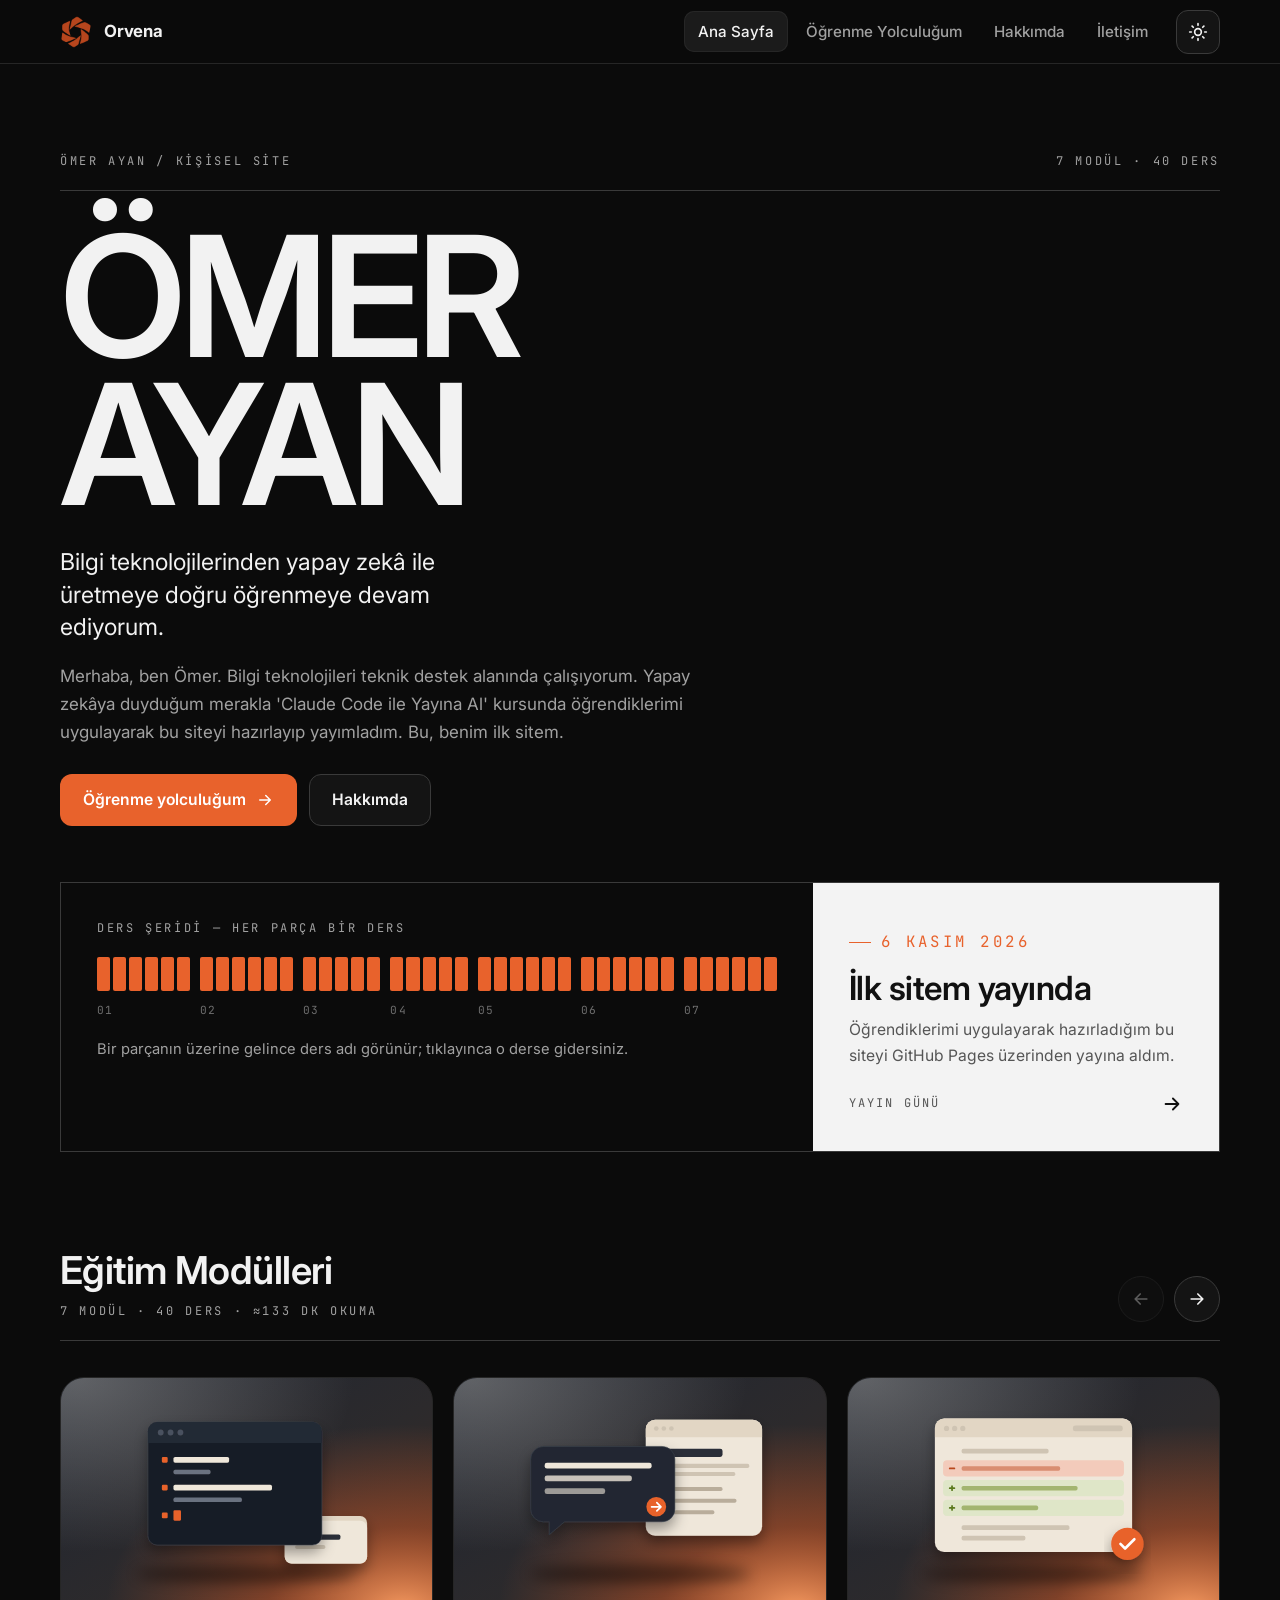
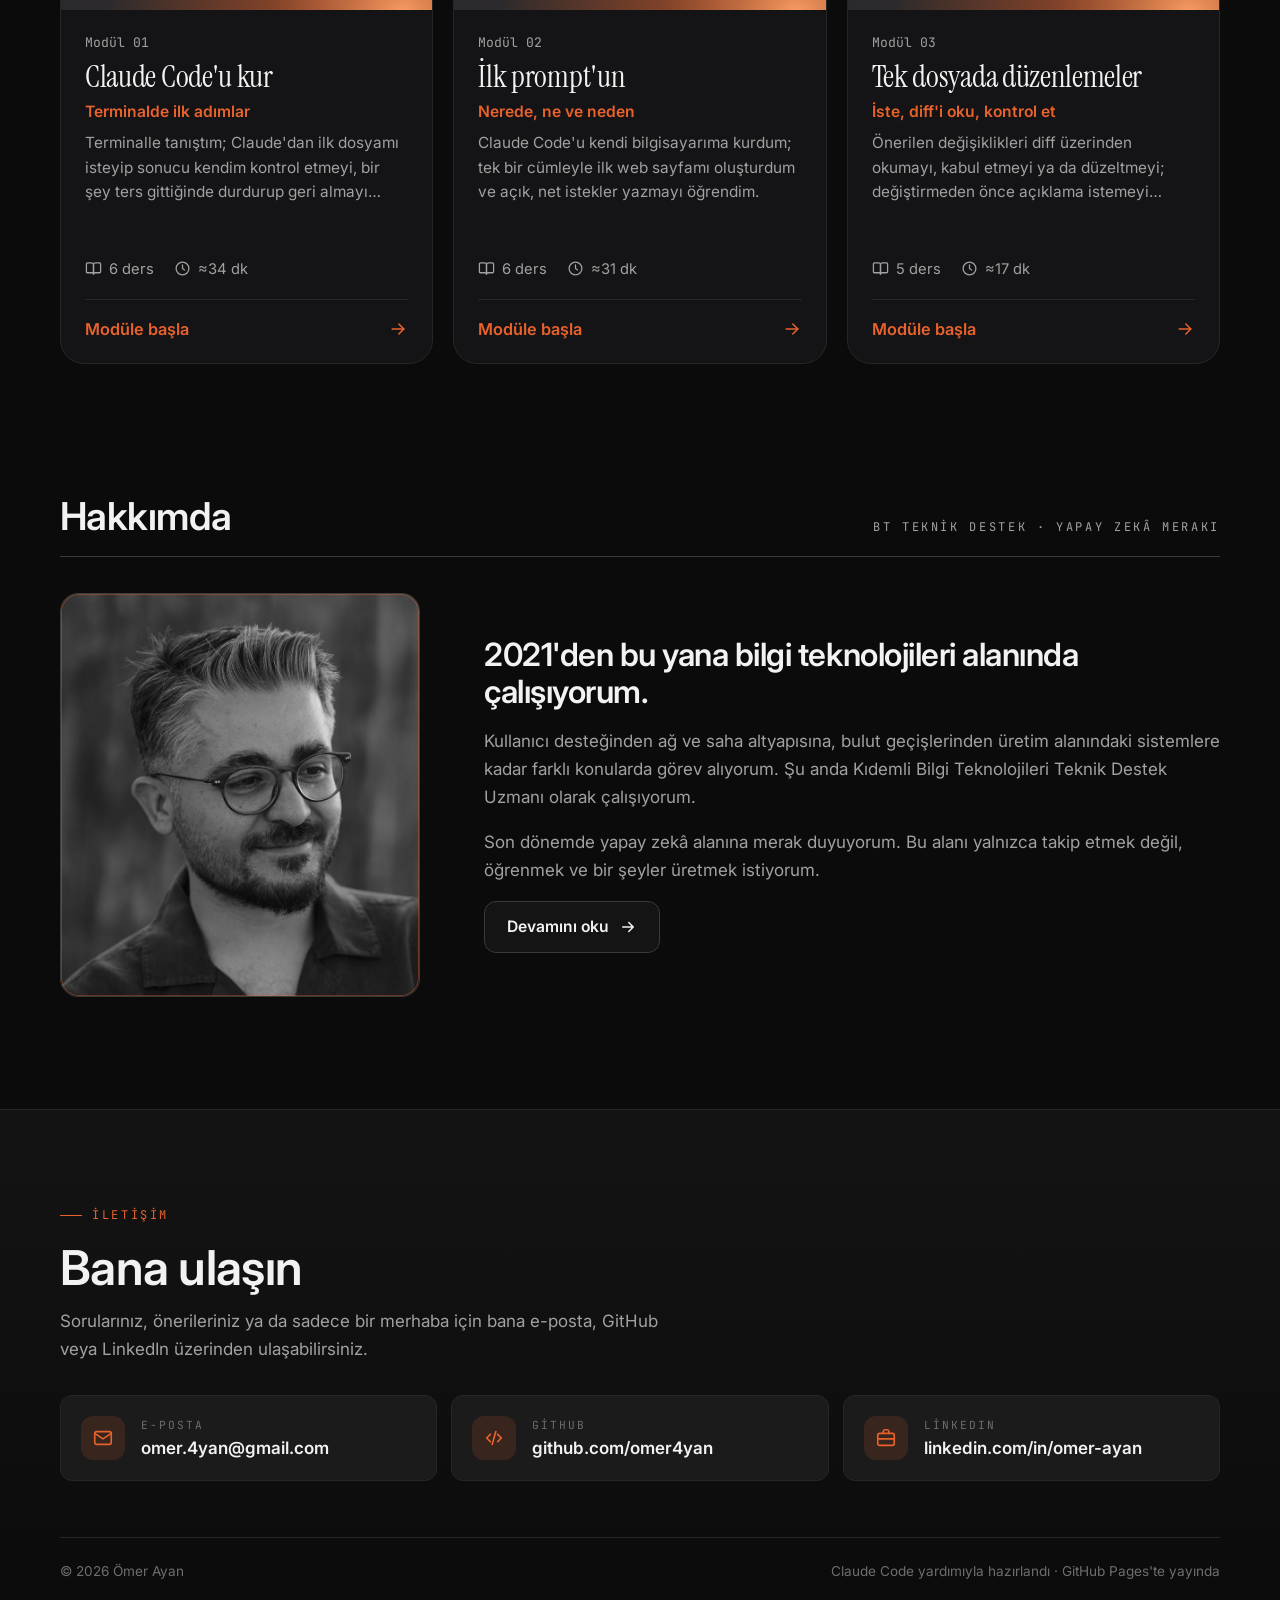
==== index.html @ 911001ec "Sekme başlıklarına Orvena markasını ekle Co-Authored-By: Claude Opus 5.5 <noreply@anthropic.com>" ====
<!doctype html>
<html lang="tr">
<head>
  <meta charset="utf-8">
  <meta name="viewport" content="width=device-width, initial-scale=1">
  <title>Orvena — Ömer Ayan</title>
  <meta name="description" content="Ömer Ayan'ın kişisel sitesi: bilgi teknolojileri teknik destek deneyimi, yapay zekâ merakı ve 'Claude Code ile Yayına Al' kursundaki öğrenme yolculuğu.">
  <meta name="theme-color" content="#0b0b0b">
  <script>(function(){var t;try{t=localStorage.getItem("theme");}catch(e){}if(t!=="light"&&t!=="dark"){t="dark";}document.documentElement.setAttribute("data-theme",t);})();</script>
  <link rel="icon" href="assets/img/favicon-32.png" sizes="32x32" type="image/png">
  <link rel="icon" href="assets/img/favicon-64.png" sizes="64x64" type="image/png">
  <link rel="apple-touch-icon" href="assets/img/orvena-logo-192.png">
  <link rel="preconnect" href="https://fonts.googleapis.com">
  <link rel="preconnect" href="https://fonts.gstatic.com" crossorigin>
  <link href="https://fonts.googleapis.com/css2?family=Instrument+Serif&family=Inter:wght@400;500;600;700&family=JetBrains+Mono:wght@400;500;600&display=swap" rel="stylesheet">
  <link rel="stylesheet" href="assets/css/style.css">
</head>
<body>
  <a class="skip-link" href="#ana-icerik">İçeriğe geç</a>

  <header class="site-header">
    <div class="container site-header__inner">
      <a class="brand" href="index.html" aria-label="Orvena — Ana Sayfa">
        <img class="brand__logo" src="assets/img/orvena-logo-192.png" alt="" width="32" height="32">
        <span>Orvena</span>
      </a>
      <button class="theme-toggle" type="button" aria-label="Aydınlık moda geç" title="Aydınlık moda geç">
        <svg class="icon-sun" viewBox="0 0 24 24" fill="none" stroke="currentColor" stroke-width="2" stroke-linecap="round" stroke-linejoin="round" aria-hidden="true"><circle cx="12" cy="12" r="4"/><path d="M12 2v2M12 20v2M4.93 4.93l1.41 1.41M17.66 17.66l1.41 1.41M2 12h2M20 12h2M4.93 19.07l1.41-1.41M17.66 6.34l1.41-1.41"/></svg>
        <svg class="icon-moon" viewBox="0 0 24 24" fill="none" stroke="currentColor" stroke-width="2" stroke-linecap="round" stroke-linejoin="round" aria-hidden="true"><path d="M21 12.79A9 9 0 1 1 11.21 3 7 7 0 0 0 21 12.79z"/></svg>
      </button>
      <button class="nav-toggle" type="button" aria-expanded="false" aria-controls="site-nav" aria-label="Menüyü aç">
        <svg class="icon-open" viewBox="0 0 24 24" fill="none" stroke="currentColor" stroke-width="2" stroke-linecap="round" aria-hidden="true"><path d="M4 7h16M4 12h16M4 17h16"/></svg>
        <svg class="icon-close" viewBox="0 0 24 24" fill="none" stroke="currentColor" stroke-width="2" stroke-linecap="round" aria-hidden="true"><path d="M6 6l12 12M18 6L6 18"/></svg>
      </button>
      <nav class="nav" id="site-nav" aria-label="Ana menü">
        <a href="index.html" aria-current="page">Ana Sayfa</a>
        <a href="yolculuk.html">Öğrenme Yolculuğum</a>
        <a href="hakkimda.html">Hakkımda</a>
        <a href="#iletisim">İletişim</a>
      </nav>
    </div>
  </header>

  <main id="ana-icerik">
    <!-- Giriş alanı -->
    <section class="hero container" aria-labelledby="hero-title">
      <div class="hero__meta">
        <span class="eyebrow">Ömer Ayan / Kişisel Site</span>
        <span class="eyebrow">7 Modül · 40 Ders</span>
      </div>
      <h1 class="hero__title" id="hero-title">Ömer<br>Ayan</h1>
      <p class="hero__lead">Bilgi teknolojilerinden yapay zekâ ile üretmeye doğru öğrenmeye devam ediyorum.</p>
      <p class="hero__intro">Merhaba, ben Ömer. Bilgi teknolojileri teknik destek alanında çalışıyorum. Yapay zekâya duyduğum merakla 'Claude Code ile Yayına Al' kursunda öğrendiklerimi uygulayarak bu siteyi hazırlayıp yayımladım. Bu, benim ilk sitem.</p>
      <div class="hero__actions">
        <a class="btn btn--primary" href="yolculuk.html">
          Öğrenme yolculuğum
          <svg viewBox="0 0 24 24" fill="none" stroke="currentColor" stroke-width="2" stroke-linecap="round" stroke-linejoin="round" aria-hidden="true"><path d="M5 12h14M13 6l6 6-6 6"/></svg>
        </a>
        <a class="btn btn--ghost" href="hakkimda.html">Hakkımda</a>
      </div>
    </section>

    <!-- Ders şeridi + yayın kartı -->
    <section class="container" aria-label="Kursun dersleri ve ilk sitemin yayını">
      <div class="overview">
        <div class="strip-box">
          <p class="eyebrow strip-box__label">Ders şeridi — her parça bir ders</p>
          <div class="strip" id="strip">
            <div class="strip__group" style="--count:6">
              <div class="strip__cells">
                <a class="strip__cell" href="yolculuk.html#m1-d1" data-tip="Modül 01 · Terminalin, tarayıcıda" aria-label="Modül 01: Terminalin, tarayıcıda" title="Modül 01 · Terminalin, tarayıcıda"></a>
                <a class="strip__cell" href="yolculuk.html#m1-d2" data-tip="Modül 01 · İlk dosyan" aria-label="Modül 01: İlk dosyan" title="Modül 01 · İlk dosyan"></a>
                <a class="strip__cell" href="yolculuk.html#m1-d3" data-tip="Modül 01 · O dosya nereye gitti?" aria-label="Modül 01: O dosya nereye gitti?" title="Modül 01 · O dosya nereye gitti?"></a>
                <a class="strip__cell" href="yolculuk.html#m1-d4" data-tip="Modül 01 · Claude yanlış yaptığında" aria-label="Modül 01: Claude yanlış yaptığında" title="Modül 01 · Claude yanlış yaptığında"></a>
                <a class="strip__cell" href="yolculuk.html#m1-d5" data-tip="Modül 01 · Claude neye izinli" aria-label="Modül 01: Claude neye izinli" title="Modül 01 · Claude neye izinli"></a>
                <a class="strip__cell" href="yolculuk.html#m1-d6" data-tip="Modül 01 · Modül 1 özeti" aria-label="Modül 01: Modül 1 özeti" title="Modül 01 · Modül 1 özeti"></a>
              </div>
              <span class="strip__num">01</span>
            </div>
            <div class="strip__group" style="--count:6">
              <div class="strip__cells">
                <a class="strip__cell" href="yolculuk.html#m2-d1" data-tip="Modül 02 · Bir prompt'un anatomisi" aria-label="Modül 02: Bir prompt'un anatomisi" title="Modül 02 · Bir prompt'un anatomisi"></a>
                <a class="strip__cell" href="yolculuk.html#m2-d2" data-tip="Modül 02 · Netlik kaldıracı" aria-label="Modül 02: Netlik kaldıracı" title="Modül 02 · Netlik kaldıracı"></a>
                <a class="strip__cell" href="yolculuk.html#m2-d3" data-tip="Modül 02 · Bağlam pencereleri ve /clear" aria-label="Modül 02: Bağlam pencereleri ve /clear" title="Modül 02 · Bağlam pencereleri ve /clear"></a>
                <a class="strip__cell" href="yolculuk.html#m2-d4" data-tip="Modül 02 · Slash komutları" aria-label="Modül 02: Slash komutları" title="Modül 02 · Slash komutları"></a>
                <a class="strip__cell" href="yolculuk.html#m2-d5" data-tip="Modül 02 · @file ve @directory" aria-label="Modül 02: @file ve @directory" title="Modül 02 · @file ve @directory"></a>
                <a class="strip__cell" href="yolculuk.html#m2-d6" data-tip="Modül 02 · Modül 2 özeti" aria-label="Modül 02: Modül 2 özeti" title="Modül 02 · Modül 2 özeti"></a>
              </div>
              <span class="strip__num">02</span>
            </div>
            <div class="strip__group" style="--count:5">
              <div class="strip__cells">
                <a class="strip__cell" href="yolculuk.html#m3-d1" data-tip="Modül 03 · Bir diff okuma" aria-label="Modül 03: Bir diff okuma" title="Modül 03 · Bir diff okuma"></a>
                <a class="strip__cell" href="yolculuk.html#m3-d2" data-tip="Modül 03 · Düzenlemeleri kabul etme ve ayarlama" aria-label="Modül 03: Düzenlemeleri kabul etme ve ayarlama" title="Modül 03 · Düzenlemeleri kabul etme ve ayarlama"></a>
                <a class="strip__cell" href="yolculuk.html#m3-d3" data-tip="Modül 03 · Açıklama isteme" aria-label="Modül 03: Açıklama isteme" title="Modül 03 · Açıklama isteme"></a>
                <a class="strip__cell" href="yolculuk.html#m3-d4" data-tip="Modül 03 · Küçük refaktörler" aria-label="Modül 03: Küçük refaktörler" title="Modül 03 · Küçük refaktörler"></a>
                <a class="strip__cell" href="yolculuk.html#m3-d5" data-tip="Modül 03 · Modül 3 özeti" aria-label="Modül 03: Modül 3 özeti" title="Modül 03 · Modül 3 özeti"></a>
              </div>
              <span class="strip__num">03</span>
            </div>
            <div class="strip__group" style="--count:5">
              <div class="strip__cells">
                <a class="strip__cell" href="yolculuk.html#m4-d1" data-tip="Modül 04 · Planlama neden önemli" aria-label="Modül 04: Planlama neden önemli" title="Modül 04 · Planlama neden önemli"></a>
                <a class="strip__cell" href="yolculuk.html#m4-d2" data-tip="Modül 04 · Dosyalar arası düzenlemeler" aria-label="Modül 04: Dosyalar arası düzenlemeler" title="Modül 04 · Dosyalar arası düzenlemeler"></a>
                <a class="strip__cell" href="yolculuk.html#m4-d3" data-tip="Modül 04 · Görevleri parçalara bölme" aria-label="Modül 04: Görevleri parçalara bölme" title="Modül 04 · Görevleri parçalara bölme"></a>
                <a class="strip__cell" href="yolculuk.html#m4-d4" data-tip="Modül 04 · Kendi diff'ini gözden geçirme" aria-label="Modül 04: Kendi diff'ini gözden geçirme" title="Modül 04 · Kendi diff'ini gözden geçirme"></a>
                <a class="strip__cell" href="yolculuk.html#m4-d5" data-tip="Modül 04 · Modül 4 özeti" aria-label="Modül 04: Modül 4 özeti" title="Modül 04 · Modül 4 özeti"></a>
              </div>
              <span class="strip__num">04</span>
            </div>
            <div class="strip__group" style="--count:6">
              <div class="strip__cells">
                <a class="strip__cell" href="yolculuk.html#m5-d1" data-tip="Modül 05 · Localhost ile yayındaki web" aria-label="Modül 05: Localhost ile yayındaki web" title="Modül 05 · Localhost ile yayındaki web"></a>
                <a class="strip__cell" href="yolculuk.html#m5-d2" data-tip="Modül 05 · Git: ihtiyacın olan beş komut" aria-label="Modül 05: Git: ihtiyacın olan beş komut" title="Modül 05 · Git: ihtiyacın olan beş komut"></a>
                <a class="strip__cell" href="yolculuk.html#m5-d3" data-tip="Modül 05 · Vercel'e deploy" aria-label="Modül 05: Vercel'e deploy" title="Modül 05 · Vercel'e deploy"></a>
                <a class="strip__cell" href="yolculuk.html#m5-d4" data-tip="Modül 05 · Ortam değişkenleri ve sırlar" aria-label="Modül 05: Ortam değişkenleri ve sırlar" title="Modül 05 · Ortam değişkenleri ve sırlar"></a>
                <a class="strip__cell" href="yolculuk.html#m5-d5" data-tip="Modül 05 · Alan adları, HTTPS ve gerçekten yayınlama" aria-label="Modül 05: Alan adları, HTTPS ve gerçekten yayınlama" title="Modül 05 · Alan adları, HTTPS ve gerçekten yayınlama"></a>
                <a class="strip__cell" href="yolculuk.html#m5-d6" data-tip="Modül 05 · Modül 5 özeti" aria-label="Modül 05: Modül 5 özeti" title="Modül 05 · Modül 5 özeti"></a>
              </div>
              <span class="strip__num">05</span>
            </div>
            <div class="strip__group" style="--count:6">
              <div class="strip__cells">
                <a class="strip__cell" href="yolculuk.html#m6-d1" data-tip="Modül 06 · CLAUDE.md: projeni Claude'a öğret" aria-label="Modül 06: CLAUDE.md: projeni Claude'a öğret" title="Modül 06 · CLAUDE.md: projeni Claude'a öğret"></a>
                <a class="strip__cell" href="yolculuk.html#m6-d2" data-tip="Modül 06 · Slash komutları ve subagent'lar" aria-label="Modül 06: Slash komutları ve subagent'lar" title="Modül 06 · Slash komutları ve subagent'lar"></a>
                <a class="strip__cell" href="yolculuk.html#m6-d3" data-tip="Modül 06 · Hooks: sıkıcı kısımları otomatikleştir" aria-label="Modül 06: Hooks: sıkıcı kısımları otomatikleştir" title="Modül 06 · Hooks: sıkıcı kısımları otomatikleştir"></a>
                <a class="strip__cell" href="yolculuk.html#m6-d4" data-tip="Modül 06 · MCP: Claude'a yeni araçlar ver" aria-label="Modül 06: MCP: Claude'a yeni araçlar ver" title="Modül 06 · MCP: Claude'a yeni araçlar ver"></a>
                <a class="strip__cell" href="yolculuk.html#m6-d5" data-tip="Modül 06 · Terminalin ötesi: Agent SDK" aria-label="Modül 06: Terminalin ötesi: Agent SDK" title="Modül 06 · Terminalin ötesi: Agent SDK"></a>
                <a class="strip__cell" href="yolculuk.html#m6-d6" data-tip="Modül 06 · Modül 6 özeti" aria-label="Modül 06: Modül 6 özeti" title="Modül 06 · Modül 6 özeti"></a>
              </div>
              <span class="strip__num">06</span>
            </div>
            <div class="strip__group" style="--count:6">
              <div class="strip__cells">
                <a class="strip__cell" href="yolculuk.html#m7-d1" data-tip="Modül 07 · Bitirme projesinin brief'i" aria-label="Modül 07: Bitirme projesinin brief'i" title="Modül 07 · Bitirme projesinin brief'i"></a>
                <a class="strip__cell" href="yolculuk.html#m7-d2" data-tip="Modül 07 · Sayfaları kur, ilk gün deploy et" aria-label="Modül 07: Sayfaları kur, ilk gün deploy et" title="Modül 07 · Sayfaları kur, ilk gün deploy et"></a>
                <a class="strip__cell" href="yolculuk.html#m7-d3" data-tip="Modül 07 · Gerçek içerikle doldur" aria-label="Modül 07: Gerçek içerikle doldur" title="Modül 07 · Gerçek içerikle doldur"></a>
                <a class="strip__cell" href="yolculuk.html#m7-d4" data-tip="Modül 07 · Sana ulaşmanın bir yolunu ekle" aria-label="Modül 07: Sana ulaşmanın bir yolunu ekle" title="Modül 07 · Sana ulaşmanın bir yolunu ekle"></a>
                <a class="strip__cell" href="yolculuk.html#m7-d5" data-tip="Modül 07 · Cilala, gözden geçir ve yayınla" aria-label="Modül 07: Cilala, gözden geçir ve yayınla" title="Modül 07 · Cilala, gözden geçir ve yayınla"></a>
                <a class="strip__cell" href="yolculuk.html#m7-d6" data-tip="Modül 07 · Modül 7 özeti: yayınladın" aria-label="Modül 07: Modül 7 özeti: yayınladın" title="Modül 07 · Modül 7 özeti: yayınladın"></a>
              </div>
              <span class="strip__num">07</span>
            </div>
          </div>
          <p class="strip-tip" id="strip-tip" aria-live="polite">Bir parçanın üzerine gelince ders adı görünür; tıklayınca o derse gidersiniz.</p>
        </div>

        <a class="launch-card" href="yolculuk.html#yayin-gunu">
          <div>
            <p class="eyebrow dash">6 Kasım 2026</p>
            <h2>İlk sitem yayında</h2>
            <p>Öğrendiklerimi uygulayarak hazırladığım bu siteyi GitHub Pages üzerinden yayına aldım.</p>
          </div>
          <div class="launch-card__foot">
            <span>Yayın günü</span>
            <svg viewBox="0 0 24 24" fill="none" stroke="currentColor" stroke-width="2" stroke-linecap="round" stroke-linejoin="round" aria-hidden="true"><path d="M5 12h14M13 6l6 6-6 6"/></svg>
          </div>
        </a>
      </div>
    </section>

    <!-- Eğitim Modülleri (kartlar assets/js/modules.js içindeki veriden üretilir) -->
    <section class="section container modules" aria-labelledby="modules-title" data-modules-carousel>
      <div class="section-head">
        <div>
          <h2 id="modules-title">Eğitim Modülleri</h2>
          <p class="eyebrow modules__meta">7 modül · 40 ders · ≈133 dk okuma</p>
        </div>
        <div class="carousel__nav">
          <button class="carousel__btn" type="button" data-carousel="prev" aria-controls="modules-track" aria-label="Önceki modül">
            <svg viewBox="0 0 24 24" fill="none" stroke="currentColor" stroke-width="2" stroke-linecap="round" stroke-linejoin="round" aria-hidden="true"><path d="M19 12H5M11 6l-6 6 6 6"/></svg>
          </button>
          <button class="carousel__btn" type="button" data-carousel="next" aria-controls="modules-track" aria-label="Sonraki modül">
            <svg viewBox="0 0 24 24" fill="none" stroke="currentColor" stroke-width="2" stroke-linecap="round" stroke-linejoin="round" aria-hidden="true"><path d="M5 12h14M13 6l6 6-6 6"/></svg>
          </button>
        </div>
      </div>
      <div class="carousel" role="region" aria-roledescription="carousel" aria-label="Eğitim Modülleri">
        <ul class="carousel__track" id="modules-track" tabindex="0" aria-label="Modül kartları; sol ve sağ ok tuşlarıyla kaydırılabilir"></ul>
      </div>
      <noscript><p class="modules__fallback">Modülleri görmek için <a href="yolculuk.html">Öğrenme Yolculuğum</a> sayfasına gidebilirsiniz.</p></noscript>
    </section>

    <!-- Kısa hakkımda -->
    <section class="section container" aria-labelledby="about-title">
      <div class="section-head">
        <h2 id="about-title">Hakkımda</h2>
        <span class="eyebrow">BT Teknik Destek · Yapay zekâ merakı</span>
      </div>
      <div class="about-teaser">
        <figure class="portrait" style="margin:0">
          <img src="assets/img/omer-ayan.jpg" alt="Ömer Ayan'ın portre fotoğrafı" width="800" height="898" loading="lazy">
        </figure>
        <div class="about-teaser__text">
          <h3>2021'den bu yana bilgi teknolojileri alanında çalışıyorum.</h3>
          <p>Kullanıcı desteğinden ağ ve saha altyapısına, bulut geçişlerinden üretim alanındaki sistemlere kadar farklı konularda görev alıyorum. Şu anda Kıdemli Bilgi Teknolojileri Teknik Destek Uzmanı olarak çalışıyorum.</p>
          <p>Son dönemde yapay zekâ alanına merak duyuyorum. Bu alanı yalnızca takip etmek değil, öğrenmek ve bir şeyler üretmek istiyorum.</p>
          <a class="btn btn--ghost" href="hakkimda.html">
            Devamını oku
            <svg viewBox="0 0 24 24" fill="none" stroke="currentColor" stroke-width="2" stroke-linecap="round" stroke-linejoin="round" aria-hidden="true"><path d="M5 12h14M13 6l6 6-6 6"/></svg>
          </a>
        </div>
      </div>
    </section>
  </main>

  <footer class="contact" id="iletisim">
    <div class="container">
      <p class="eyebrow eyebrow--accent dash">İletişim</p>
      <h2>Bana ulaşın</h2>
      <p class="contact__lead">Sorularınız, önerileriniz ya da sadece bir merhaba için bana e-posta, GitHub veya LinkedIn üzerinden ulaşabilirsiniz.</p>
      <div class="contact-grid">
        <a class="contact-card" href="mailto:omer.4yan@gmail.com">
          <span class="contact-card__icon"><svg viewBox="0 0 24 24" fill="none" stroke="currentColor" stroke-width="1.8" stroke-linecap="round" stroke-linejoin="round" aria-hidden="true"><rect x="3" y="5" width="18" height="14" rx="2"/><path d="M3 7l9 6 9-6"/></svg></span>
          <span><span class="contact-card__label">E-posta</span><span class="contact-card__value">omer.4yan@gmail.com</span></span>
        </a>
        <a class="contact-card" href="https://github.com/omer4yan" target="_blank" rel="noopener noreferrer">
          <span class="contact-card__icon"><svg viewBox="0 0 24 24" fill="none" stroke="currentColor" stroke-width="1.8" stroke-linecap="round" stroke-linejoin="round" aria-hidden="true"><path d="M8 8l-4 4 4 4M16 8l4 4-4 4M14 5l-4 14"/></svg></span>
          <span><span class="contact-card__label">GitHub</span><span class="contact-card__value">github.com/omer4yan</span></span>
        </a>
        <a class="contact-card" href="https://www.linkedin.com/in/omer-ayan" target="_blank" rel="noopener noreferrer">
          <span class="contact-card__icon"><svg viewBox="0 0 24 24" fill="none" stroke="currentColor" stroke-width="1.8" stroke-linecap="round" stroke-linejoin="round" aria-hidden="true"><rect x="3" y="7" width="18" height="13" rx="2"/><path d="M9 7V5a2 2 0 0 1 2-2h2a2 2 0 0 1 2 2v2M3 13h18"/></svg></span>
          <span><span class="contact-card__label">LinkedIn</span><span class="contact-card__value">linkedin.com/in/omer-ayan</span></span>
        </a>
      </div>
      <div class="footer-note">
        <span>© 2026 Ömer Ayan</span>
        <span>Claude Code yardımıyla hazırlandı · GitHub Pages'te yayında</span>
      </div>
    </div>
  </footer>

  <script src="assets/js/modules.js" defer></script>
  <script src="assets/js/main.js" defer></script>
</body>
</html>
---- assets/css/style.css ----
/* =========================================================
   Ömer Ayan — kişisel site
   Koyu tema · Inter + JetBrains Mono · turuncu vurgu
   ========================================================= */

:root {
  --bg: #0b0b0b;
  --panel: #141414;
  --panel-2: #1b1b1b;
  --panel-3: #222222;
  --line: #262626;
  --line-strong: #3a3a3a;
  --text: #f2f2f2;
  --muted: #a1a1a1;
  --dim: #6e6e6e;
  --accent: #e8622c;
  --accent-hover: #f0743f;
  --accent-soft: rgba(232, 98, 44, 0.14);
  --accent-line: rgba(232, 98, 44, 0.35);
  --ok: #a8c46a;
  --light-card: #f3f3f3;
  --light-card-hover: #ffffff;
  --light-text: #111111;
  --light-muted: #555555;
  --text-soft: #dcdcdc;
  --header-bg: rgba(11, 11, 11, 0.88);
  --hero-a: #1a1411;
  --hero-b: #121212;
  --hero-c: #101010;
  --hero-glow: 0.26;

  --font-sans: "Inter", system-ui, -apple-system, "Segoe UI", Roboto, sans-serif;
  --font-mono: "JetBrains Mono", ui-monospace, "Cascadia Code", Consolas, monospace;

  --radius: 18px;
  --radius-sm: 12px;
  --header-h: 64px;
  --gutter: clamp(16px, 4vw, 40px);
  --maxw: 1240px;

  color-scheme: dark;
}

/* Aydınlık tema */
:root[data-theme="light"] {
  --bg: #f6f5f2;
  --panel: #ffffff;
  --panel-2: #f0efeb;
  --panel-3: #e4e2dd;
  --line: #e3e1dc;
  --line-strong: #cfccc5;
  --text: #141414;
  --muted: #55524d;
  --dim: #85817a;
  --accent: #c2410c;
  --accent-hover: #a8380a;
  --accent-soft: rgba(194, 65, 12, 0.1);
  --accent-line: rgba(194, 65, 12, 0.35);
  --ok: #5b7a1f;
  --light-card: #141414;
  --light-card-hover: #000000;
  --light-text: #f2f2f2;
  --light-muted: #a8a8a8;
  --text-soft: #2b2b2b;
  --header-bg: rgba(246, 245, 242, 0.9);
  --hero-a: #fbeee6;
  --hero-b: #fbf9f6;
  --hero-c: #ffffff;
  --hero-glow: 0.16;

  color-scheme: light;
}

*,
*::before,
*::after {
  box-sizing: border-box;
}

html {
  scroll-behavior: smooth;
  scroll-padding-top: calc(var(--header-h) + 24px);
  -webkit-text-size-adjust: 100%;
}

body {
  margin: 0;
  background: var(--bg);
  color: var(--text);
  font-family: var(--font-sans);
  font-size: 17px;
  line-height: 1.65;
  -webkit-font-smoothing: antialiased;
  overflow-x: hidden;
}

img {
  max-width: 100%;
  display: block;
}

a {
  color: inherit;
}

h1,
h2,
h3,
h4 {
  margin: 0;
  line-height: 1.15;
  letter-spacing: -0.015em;
}

p {
  margin: 0 0 1em;
}

code,
kbd,
pre {
  font-family: var(--font-mono);
}

:focus-visible {
  outline: 2px solid var(--accent);
  outline-offset: 3px;
  border-radius: 6px;
}

.skip-link {
  position: absolute;
  left: 16px;
  top: -60px;
  z-index: 100;
  background: var(--accent);
  color: #fff;
  padding: 10px 16px;
  border-radius: 10px;
  text-decoration: none;
  font-weight: 600;
}

.skip-link:focus {
  top: 12px;
}

.container {
  width: 100%;
  max-width: var(--maxw);
  margin: 0 auto;
  padding: 0 var(--gutter);
}

/* ---------- Küçük yardımcılar ---------- */

.eyebrow {
  font-family: var(--font-mono);
  font-size: 0.75rem;
  letter-spacing: 0.22em;
  text-transform: uppercase;
  color: var(--muted);
}

.eyebrow--accent {
  color: var(--accent);
}

.dash::before {
  content: "";
  display: inline-block;
  width: 22px;
  height: 1px;
  background: currentColor;
  vertical-align: middle;
  margin-right: 10px;
}

.chip {
  display: inline-flex;
  align-items: center;
  gap: 8px;
  padding: 6px 12px;
  border: 1px solid var(--line-strong);
  border-radius: 10px;
  font-size: 0.85rem;
  font-weight: 500;
  color: var(--text);
  background: rgba(255, 255, 255, 0.02);
}

.chip svg {
  width: 15px;
  height: 15px;
  color: var(--muted);
}

.inline-code {
  font-family: var(--font-mono);
  font-size: 0.86em;
  color: var(--accent);
  background: var(--panel-2);
  border: 1px solid var(--line);
  border-radius: 6px;
  padding: 1px 6px;
  white-space: nowrap;
}

.btn {
  display: inline-flex;
  align-items: center;
  justify-content: center;
  gap: 10px;
  min-height: 48px;
  padding: 12px 22px;
  border-radius: 12px;
  font-weight: 600;
  font-size: 0.98rem;
  text-decoration: none;
  border: 1px solid transparent;
  transition: background-color 0.2s, border-color 0.2s, transform 0.2s;
}

.btn svg {
  width: 18px;
  height: 18px;
}

.btn--primary {
  background: var(--accent);
  color: #fff;
}

.btn--primary:hover {
  background: var(--accent-hover);
}

.btn--ghost {
  border-color: var(--line-strong);
  color: var(--text);
  background: var(--panel);
}

.btn--ghost:hover {
  border-color: var(--muted);
}

/* ---------- Üst menü ---------- */

.site-header {
  position: sticky;
  top: 0;
  z-index: 50;
  height: var(--header-h);
  background: var(--header-bg);
  backdrop-filter: blur(10px);
  -webkit-backdrop-filter: blur(10px);
  border-bottom: 1px solid var(--line);
}

.site-header__inner {
  height: 100%;
  display: flex;
  align-items: center;
  gap: 8px;
}

.site-header__inner .brand {
  margin-right: auto;
}

.site-header__inner .nav {
  order: 1;
}

.theme-toggle {
  order: 2;
  flex: none;
  width: 44px;
  height: 44px;
  border-radius: 12px;
  border: 1px solid var(--line-strong);
  background: var(--panel);
  color: var(--text);
  cursor: pointer;
  display: inline-flex;
  align-items: center;
  justify-content: center;
  margin-left: 6px;
  transition: border-color 0.2s, background-color 0.2s;
}

.theme-toggle:hover {
  border-color: var(--accent-line);
}

.theme-toggle svg {
  width: 20px;
  height: 20px;
}

.theme-toggle .icon-moon {
  display: none;
}

:root[data-theme="light"] .theme-toggle .icon-sun {
  display: none;
}

:root[data-theme="light"] .theme-toggle .icon-moon {
  display: block;
}

.site-header__inner .nav-toggle {
  order: 3;
}

.brand {
  display: inline-flex;
  align-items: center;
  gap: 12px;
  text-decoration: none;
  font-weight: 700;
  font-size: 1.05rem;
  letter-spacing: -0.01em;
}

.brand__logo {
  width: 32px;
  height: 32px;
  flex: none;
}

.nav {
  display: flex;
  align-items: center;
  gap: 4px;
}

.nav a {
  text-decoration: none;
  color: var(--muted);
  font-weight: 500;
  font-size: 0.95rem;
  padding: 8px 14px;
  border-radius: 10px;
  transition: color 0.2s, background-color 0.2s;
}

.nav a:hover {
  color: var(--text);
  background: var(--panel-2);
}

.nav a[aria-current="page"] {
  color: var(--text);
  background: var(--panel-2);
  box-shadow: inset 0 0 0 1px var(--line);
}

.nav-toggle {
  display: none;
  width: 44px;
  height: 44px;
  border-radius: 12px;
  border: 1px solid var(--line-strong);
  background: var(--panel);
  color: var(--text);
  cursor: pointer;
  align-items: center;
  justify-content: center;
}

.nav-toggle svg {
  width: 22px;
  height: 22px;
}

.nav-toggle .icon-close {
  display: none;
}

.nav-toggle[aria-expanded="true"] .icon-open {
  display: none;
}

.nav-toggle[aria-expanded="true"] .icon-close {
  display: block;
}

/* ---------- Ana sayfa: giriş alanı ---------- */

.hero {
  padding-top: clamp(40px, 7vw, 88px);
  padding-bottom: clamp(32px, 5vw, 56px);
}

.hero__meta {
  display: flex;
  justify-content: space-between;
  align-items: center;
  flex-wrap: wrap;
  gap: 8px 24px;
  padding-bottom: 18px;
  border-bottom: 1px solid var(--line-strong);
}

.hero__title {
  margin: clamp(20px, 3vw, 32px) 0 clamp(18px, 2.5vw, 28px);
  font-size: clamp(3.4rem, 14vw, 10.5rem);
  font-weight: 600;
  line-height: 0.88;
  letter-spacing: -0.035em;
  text-transform: uppercase;
}

.hero__lead {
  font-size: clamp(1.15rem, 2.2vw, 1.45rem);
  color: var(--text);
  max-width: 34ch;
  margin-bottom: 18px;
  line-height: 1.4;
}

.hero__intro {
  color: var(--muted);
  max-width: 62ch;
  margin-bottom: 28px;
}

.hero__actions {
  display: flex;
  flex-wrap: wrap;
  gap: 12px;
}

/* ---------- Ana sayfa: ders şeridi + yayın kartı ---------- */

.overview {
  display: grid;
  grid-template-columns: minmax(0, 1.85fr) minmax(0, 1fr);
  border: 1px solid var(--line-strong);
  margin-bottom: clamp(56px, 8vw, 96px);
}

.strip-box {
  padding: clamp(24px, 3vw, 36px);
  min-width: 0;
}

.strip-box__label {
  margin-bottom: 18px;
}

.strip {
  display: flex;
  gap: 10px;
}

.strip__group {
  flex: var(--count, 6) 1 0;
  display: flex;
  flex-direction: column;
  gap: 10px;
  min-width: 0;
}

.strip__cells {
  display: flex;
  gap: 3px;
}

.strip__cell {
  position: relative;
  flex: 1 1 0;
  height: 34px;
  background: var(--accent);
  border-radius: 2px;
  text-decoration: none;
  transition: transform 0.15s, background-color 0.15s;
}

.strip__cell:hover,
.strip__cell:focus-visible {
  background: var(--accent-hover);
  transform: translateY(-3px);
}

.strip__num {
  font-family: var(--font-mono);
  font-size: 0.7rem;
  letter-spacing: 0.12em;
  color: var(--dim);
}

.strip-tip {
  margin-top: 18px;
  min-height: 1.6em;
  font-size: 0.92rem;
  color: var(--muted);
}

.strip-tip strong {
  color: var(--text);
  font-weight: 600;
}

.launch-card {
  display: flex;
  flex-direction: column;
  justify-content: space-between;
  gap: 24px;
  padding: clamp(24px, 3vw, 36px);
  background: var(--light-card);
  color: var(--light-text);
  text-decoration: none;
  transition: background-color 0.2s;
}

.launch-card:hover {
  background: var(--light-card-hover);
}

.launch-card .eyebrow {
  color: var(--accent);
}

.launch-card h2 {
  font-size: clamp(1.6rem, 2.6vw, 2.1rem);
  font-weight: 600;
  margin-top: 14px;
}

.launch-card p {
  color: var(--light-muted);
  margin: 10px 0 0;
  font-size: 0.98rem;
}

.launch-card__foot {
  display: flex;
  justify-content: space-between;
  align-items: center;
  font-family: var(--font-mono);
  font-size: 0.75rem;
  letter-spacing: 0.18em;
  text-transform: uppercase;
  color: var(--light-muted);
}

.launch-card__foot svg {
  width: 22px;
  height: 22px;
  color: var(--light-text);
  transition: transform 0.2s;
}

.launch-card:hover .launch-card__foot svg {
  transform: translateX(4px);
}

/* ---------- Bölüm başlıkları ---------- */

.section {
  margin-bottom: clamp(64px, 9vw, 112px);
}

.section-head {
  display: flex;
  justify-content: space-between;
  align-items: flex-end;
  flex-wrap: wrap;
  gap: 8px 24px;
  padding-bottom: 18px;
  border-bottom: 1px solid var(--line-strong);
}

.section-head h2 {
  font-size: clamp(1.7rem, 3.4vw, 2.4rem);
  font-weight: 600;
}

/* ---------- Eğitim Modülleri: carousel + kart ---------- */

.modules .section-head {
  align-items: flex-end;
}

.modules__meta {
  margin: 10px 0 0;
}

.carousel__nav {
  display: flex;
  gap: 10px;
}

.carousel__btn {
  width: 46px;
  height: 46px;
  border-radius: 50%;
  border: 1px solid var(--line-strong);
  background: var(--panel);
  color: var(--text);
  display: inline-flex;
  align-items: center;
  justify-content: center;
  cursor: pointer;
  transition: border-color 0.2s, background-color 0.2s, opacity 0.2s;
}

.carousel__btn svg {
  width: 20px;
  height: 20px;
}

.carousel__btn:hover:not(:disabled) {
  border-color: var(--accent);
  color: var(--accent);
}

.carousel__btn:disabled {
  opacity: 0.35;
  cursor: default;
}

.carousel {
  position: relative;
  margin-top: 28px;
}

.carousel__track {
  --gap: 20px;
  --per-view: 3;
  list-style: none;
  margin: 0;
  padding: 8px 0 18px;
  display: grid;
  grid-auto-flow: column;
  grid-auto-columns: calc((100% - (var(--per-view) - 1) * var(--gap)) / var(--per-view));
  column-gap: var(--gap);
  overflow-x: auto;
  overscroll-behavior-x: contain;
  scroll-snap-type: x mandatory;
  scrollbar-width: none;
  -webkit-overflow-scrolling: touch;
}

.carousel__track::-webkit-scrollbar {
  display: none;
}

.carousel__track:focus-visible {
  outline: 2px solid var(--accent);
  outline-offset: 6px;
  border-radius: 12px;
}

.carousel__slide {
  scroll-snap-align: start;
  display: flex;
  min-width: 0;
}

.mcard {
  --card-bg: #141416;
  position: relative;
  flex: 1;
  display: flex;
  flex-direction: column;
  min-width: 0;
  background: var(--card-bg);
  border: 1px solid var(--line);
  border-radius: 24px;
  overflow: hidden;
  transition: transform 0.25s ease, border-color 0.25s ease, box-shadow 0.25s ease;
}

:root[data-theme="light"] .mcard {
  --card-bg: #ffffff;
}

.mcard:hover {
  transform: translateY(-4px);
  border-color: var(--accent-line);
  box-shadow: 0 14px 30px rgba(0, 0, 0, 0.18);
}

.mcard:has(.mcard__link:focus-visible) {
  border-color: var(--accent);
  outline: 2px solid var(--accent);
  outline-offset: 3px;
}

.mcard__cover {
  aspect-ratio: 16 / 10;
  background: linear-gradient(135deg, #1e2532, #3b2a21);
  overflow: hidden;
}

.mcard__cover img {
  width: 100%;
  height: 100%;
  object-fit: cover;
}

.mcard__body {
  flex: 1;
  display: flex;
  flex-direction: column;
  padding: 22px 24px 20px;
}

.mcard__no {
  margin: 0 0 6px;
  font-family: var(--font-mono);
  font-size: 0.82rem;
  color: var(--muted);
}

.mcard__title {
  margin: 0 0 8px;
  font-family: "Instrument Serif", Georgia, "Times New Roman", serif;
  font-weight: 400;
  font-size: 1.95rem;
  line-height: 1.08;
  letter-spacing: -0.01em;
}

.mcard__link {
  color: inherit;
  text-decoration: none;
}

/* Bütün kartı tıklanabilir yapan görünmez katman */
.mcard__link::after {
  content: "";
  position: absolute;
  inset: 0;
  border-radius: inherit;
}

.mcard__link:focus-visible {
  outline: none;
}

.mcard__highlight {
  margin: 0 0 8px;
  color: var(--accent);
  font-weight: 600;
  font-size: 0.98rem;
  line-height: 1.4;
  min-height: 1.4em;
}

.mcard__desc {
  margin: 0 0 18px;
  color: var(--muted);
  font-size: 0.96rem;
  line-height: 1.6;
  display: -webkit-box;
  -webkit-box-orient: vertical;
  -webkit-line-clamp: 3;
  line-clamp: 3;
  overflow: hidden;
  min-height: calc(1.6em * 3);
}

.mcard__meta {
  list-style: none;
  margin: auto 0 0;
  padding: 0;
  display: flex;
  flex-wrap: wrap;
  gap: 8px 20px;
  color: var(--muted);
  font-size: 0.92rem;
}

.mcard__meta li {
  display: inline-flex;
  align-items: center;
  gap: 7px;
}

.mcard__meta svg {
  width: 17px;
  height: 17px;
}

.mcard__foot {
  display: flex;
  align-items: center;
  justify-content: space-between;
  gap: 12px;
  margin-top: 18px;
  padding-top: 16px;
  border-top: 1px solid var(--line);
}

.mcard__cta {
  color: var(--accent);
  font-weight: 600;
  font-size: 1.02rem;
}

.mcard__foot-end {
  display: inline-flex;
  align-items: center;
  gap: 14px;
  color: var(--muted);
  font-family: var(--font-mono);
  font-size: 0.85rem;
}

.mcard__foot-end svg {
  width: 20px;
  height: 20px;
  color: var(--accent);
  transition: transform 0.2s ease;
}

.mcard:hover .mcard__foot-end svg {
  transform: translateX(4px);
}

.modules__fallback {
  margin-top: 20px;
  color: var(--muted);
}

/* ---------- Ana sayfa: kısa hakkımda ---------- */

.about-teaser {
  display: grid;
  grid-template-columns: minmax(0, 360px) minmax(0, 1fr);
  gap: clamp(28px, 5vw, 64px);
  align-items: center;
  margin-top: 36px;
}

.portrait {
  position: relative;
  border-radius: var(--radius);
  overflow: hidden;
  border: 1px solid var(--line-strong);
  background: var(--panel);
  aspect-ratio: 800 / 898;
}

.portrait img {
  width: 100%;
  height: 100%;
  object-fit: cover;
}

.portrait::after {
  content: "";
  position: absolute;
  inset: 0;
  border-radius: inherit;
  box-shadow: inset 0 0 0 1px var(--accent-line);
  pointer-events: none;
}

.about-teaser__text h3 {
  font-size: clamp(1.5rem, 2.6vw, 2rem);
  font-weight: 600;
  margin-bottom: 16px;
}

.about-teaser__text p {
  color: var(--muted);
}

/* ---------- İletişim / alt bilgi ---------- */

.contact {
  border-top: 1px solid var(--line);
  padding: clamp(56px, 8vw, 96px) 0 32px;
  background: linear-gradient(180deg, var(--panel) 0%, var(--bg) 100%);
}

.contact h2 {
  font-size: clamp(1.9rem, 4vw, 3rem);
  font-weight: 600;
  margin: 14px 0 12px;
}

.contact__lead {
  color: var(--muted);
  max-width: 56ch;
  margin-bottom: 32px;
}

.contact-grid {
  display: grid;
  grid-template-columns: repeat(3, minmax(0, 1fr));
  gap: 14px;
}

.contact-card {
  display: flex;
  align-items: center;
  gap: 16px;
  padding: 20px;
  min-height: 84px;
  border: 1px solid var(--line);
  border-radius: var(--radius-sm);
  background: var(--panel-2);
  text-decoration: none;
  transition: border-color 0.2s, background-color 0.2s;
  min-width: 0;
}

.contact-card:hover {
  border-color: var(--accent-line);
  background: var(--panel-3);
}

.contact-card__icon {
  flex: none;
  width: 44px;
  height: 44px;
  border-radius: 12px;
  display: grid;
  place-items: center;
  background: var(--accent-soft);
  color: var(--accent);
}

.contact-card__icon svg {
  width: 22px;
  height: 22px;
}

.contact-card__label {
  display: block;
  font-family: var(--font-mono);
  font-size: 0.7rem;
  letter-spacing: 0.18em;
  text-transform: uppercase;
  color: var(--dim);
}

.contact-card__value {
  display: block;
  font-weight: 600;
  overflow-wrap: anywhere;
  line-height: 1.35;
  margin-top: 2px;
}

.footer-note {
  margin-top: 56px;
  padding-top: 22px;
  border-top: 1px solid var(--line);
  display: flex;
  justify-content: space-between;
  flex-wrap: wrap;
  gap: 8px 24px;
  color: var(--dim);
  font-size: 0.85rem;
}

/* =========================================================
   Öğrenme yolculuğu sayfası (ders sayfası düzeni)
   ========================================================= */

.chips-bar {
  display: none;
}

.journey {
  display: grid;
  grid-template-columns: 290px minmax(0, 1fr) 300px;
  gap: clamp(24px, 3vw, 48px);
  max-width: 1440px;
  margin: 0 auto;
  padding: 32px var(--gutter) 0;
  align-items: start;
}

/* Sol: müfredat */
.curriculum {
  position: sticky;
  top: calc(var(--header-h) + 24px);
  max-height: calc(100vh - var(--header-h) - 48px);
  overflow-y: auto;
  padding-right: 6px;
  scrollbar-width: thin;
  scrollbar-color: var(--line-strong) transparent;
}

.curriculum__back {
  display: inline-flex;
  align-items: center;
  gap: 8px;
  color: var(--muted);
  text-decoration: none;
  font-size: 0.92rem;
  margin-bottom: 20px;
}

.curriculum__back:hover {
  color: var(--text);
}

.curriculum__back svg {
  width: 16px;
  height: 16px;
}

.curriculum__box > summary {
  list-style: none;
  display: flex;
  justify-content: space-between;
  align-items: baseline;
  font-weight: 700;
  font-size: 1.02rem;
  padding: 0 0 14px;
  border-bottom: 1px solid var(--line);
  margin-bottom: 14px;
}

.curriculum__box > summary::-webkit-details-marker {
  display: none;
}

.curriculum__box > summary .summary-meta {
  font-family: var(--font-mono);
  font-size: 0.75rem;
  font-weight: 400;
  color: var(--muted);
}

.curriculum__box > summary .summary-caret {
  display: none;
}

.cur-module {
  margin-bottom: 8px;
}

.cur-module__head {
  display: flex;
  align-items: center;
  gap: 12px;
  padding: 10px;
  border-radius: 12px;
  text-decoration: none;
  font-weight: 600;
  font-size: 0.95rem;
  line-height: 1.3;
  transition: background-color 0.2s;
}

.cur-module__head:hover {
  background: var(--panel-2);
}

.cur-module.is-active .cur-module__head {
  background: var(--panel-2);
  box-shadow: inset 0 0 0 1px var(--line);
}

.cur-badge {
  flex: none;
  width: 28px;
  height: 28px;
  border-radius: 8px;
  background: var(--accent);
  color: #fff;
  display: grid;
  place-items: center;
  font-family: var(--font-mono);
  font-size: 0.72rem;
  font-weight: 600;
}

.cur-module__name {
  flex: 1;
  min-width: 0;
}

.cur-module__count {
  font-family: var(--font-mono);
  font-size: 0.72rem;
  font-weight: 400;
  color: var(--muted);
  white-space: nowrap;
}

.cur-lessons {
  list-style: none;
  margin: 2px 0 6px;
  padding: 0 0 0 22px;
  border-left: 1px solid var(--line);
  margin-left: 23px;
}

.cur-lessons li {
  position: relative;
  font-size: 0.88rem;
  color: var(--muted);
  line-height: 1.4;
}

.cur-lessons a {
  display: block;
  padding: 6px 8px;
  border-radius: 8px;
  color: inherit;
  text-decoration: none;
  transition: color 0.15s, background-color 0.15s;
}

.cur-lessons a:hover {
  color: var(--text);
  background: var(--panel-2);
}

.cur-lessons li.is-active a {
  color: var(--text);
  background: var(--accent-soft);
}

.cur-lessons li::before {
  content: "";
  position: absolute;
  left: -26px;
  top: 12px;
  width: 7px;
  height: 7px;
  border-radius: 50%;
  background: var(--line-strong);
}

.cur-module.is-active .cur-lessons li::before {
  background: var(--accent);
}

.cur-extra .cur-module__head {
  color: var(--text);
}

.cur-extra .cur-badge {
  background: var(--light-card);
  color: var(--light-text);
}

/* Orta: içerik */
.content {
  min-width: 0;
  max-width: 860px;
}

.page-hero,
.module-hero {
  position: relative;
  overflow: hidden;
  border-radius: var(--radius);
  border: 1px solid var(--line);
  background:
    radial-gradient(120% 140% at 100% 0%, rgba(232, 98, 44, var(--hero-glow)) 0%, rgba(232, 98, 44, 0.06) 38%, transparent 62%),
    linear-gradient(135deg, var(--hero-a) 0%, var(--hero-b) 55%, var(--hero-c) 100%);
  padding: clamp(24px, 4vw, 40px);
}

.page-hero::after,
.module-hero::after {
  content: "";
  position: absolute;
  right: -40px;
  top: -40px;
  width: 260px;
  height: 260px;
  border-radius: 50%;
  border: 1px solid rgba(232, 98, 44, 0.28);
  box-shadow:
    0 0 0 28px rgba(232, 98, 44, 0.05),
    0 0 0 56px rgba(232, 98, 44, 0.03);
  pointer-events: none;
}

.breadcrumb {
  display: flex;
  flex-wrap: wrap;
  align-items: center;
  gap: 8px;
  font-size: 0.9rem;
  color: var(--muted);
  margin-bottom: 14px;
  position: relative;
  z-index: 1;
}

.breadcrumb a {
  text-decoration: none;
}

.breadcrumb a:hover {
  color: var(--text);
}

.breadcrumb svg {
  width: 14px;
  height: 14px;
  color: var(--dim);
}

.page-hero h1 {
  font-size: clamp(2.1rem, 5vw, 3.2rem);
  font-weight: 700;
  position: relative;
  z-index: 1;
}

.module-hero h2 {
  font-size: clamp(1.8rem, 4vw, 2.6rem);
  font-weight: 700;
  position: relative;
  z-index: 1;
}

.module-hero__sub {
  position: relative;
  z-index: 1;
  margin: 8px 0 0;
  color: var(--muted);
  font-size: 1.05rem;
}

.hero-chips {
  display: flex;
  flex-wrap: wrap;
  gap: 10px;
  margin-top: 18px;
  position: relative;
  z-index: 1;
}

.page-intro {
  margin: 32px 0 0;
  font-size: 1.12rem;
  line-height: 1.75;
}

.page-intro p:last-child {
  margin-bottom: 0;
}

.module {
  padding-top: clamp(56px, 7vw, 88px);
}

.module__body {
  margin-top: 28px;
  font-size: 1.08rem;
  line-height: 1.75;
}

.module__body h3 {
  font-size: clamp(1.35rem, 2.6vw, 1.75rem);
  font-weight: 700;
  margin: 32px 0 14px;
}

.learned {
  list-style: none;
  padding: 0;
  margin: 0;
  display: grid;
  gap: 12px;
}

.learned li {
  position: relative;
  padding: 16px 18px 16px 52px;
  border: 1px solid var(--line);
  border-radius: var(--radius-sm);
  background: var(--panel);
  font-size: 1rem;
  line-height: 1.6;
}

.learned li::before {
  content: "";
  position: absolute;
  left: 18px;
  top: 19px;
  width: 20px;
  height: 20px;
  border-radius: 50%;
  background: var(--accent-soft)
    url("data:image/svg+xml,%3Csvg xmlns='http://www.w3.org/2000/svg' viewBox='0 0 24 24' fill='none' stroke='%23e8622c' stroke-width='3' stroke-linecap='round' stroke-linejoin='round'%3E%3Cpath d='M5 12l5 5L19 8'/%3E%3C/svg%3E")
    center / 12px no-repeat;
}

/* Terminal görünümlü not kutusu (iki temada da koyu kalır) */
.terminal {
  margin: 28px 0 0;
  border: 1px solid #262626;
  border-radius: var(--radius-sm);
  background: #101010;
  overflow: hidden;
}

.terminal__bar {
  display: flex;
  align-items: center;
  gap: 12px;
  padding: 10px 16px;
  background: #1b1b1b;
  border-bottom: 1px solid #262626;
}

.terminal__dots {
  display: flex;
  gap: 6px;
}

.terminal__dots i {
  width: 10px;
  height: 10px;
  border-radius: 50%;
  background: #3a3a3a;
}

.terminal__title {
  flex: 1;
  text-align: center;
  font-family: var(--font-mono);
  font-size: 0.72rem;
  letter-spacing: 0.16em;
  text-transform: uppercase;
  color: #a1a1a1;
  white-space: nowrap;
  overflow: hidden;
  text-overflow: ellipsis;
}

.terminal pre {
  margin: 0;
  padding: 18px 20px;
  font-size: 0.88rem;
  line-height: 1.75;
  color: #e6e6e6;
  white-space: pre-wrap;
  overflow-wrap: anywhere;
}

.terminal .prompt {
  color: #e8622c;
  user-select: none;
}

.terminal .out {
  color: #a1a1a1;
}

.terminal__note {
  padding: 0 20px 16px;
  margin: 0;
  font-size: 0.88rem;
  color: #a1a1a1;
}

.takeaway {
  margin-top: 20px;
  padding: 22px 24px;
  border: 1px solid var(--line);
  border-radius: var(--radius-sm);
  background: var(--panel);
}

.takeaway__label {
  display: block;
  color: var(--accent);
  font-weight: 600;
  font-size: 0.95rem;
  margin-bottom: 8px;
}

.takeaway p {
  margin: 0;
  font-size: 1.05rem;
}

.note {
  margin-top: 20px;
  padding: 18px 22px;
  border-left: 3px solid var(--accent);
  background: var(--accent-soft);
  border-radius: 0 var(--radius-sm) var(--radius-sm) 0;
  font-size: 1rem;
}

.note p {
  margin: 0;
}

.next-card {
  display: flex;
  align-items: center;
  justify-content: space-between;
  gap: 16px;
  margin-top: 32px;
  padding: 18px 22px;
  border: 1px solid var(--line);
  border-radius: var(--radius-sm);
  background: var(--panel);
  text-decoration: none;
  transition: border-color 0.2s;
}

.next-card:hover {
  border-color: var(--line-strong);
}

.next-card small {
  display: block;
  color: var(--muted);
  font-size: 0.85rem;
}

.next-card strong {
  display: block;
  font-size: 1.05rem;
  font-weight: 600;
}

.next-card__arrow {
  flex: none;
  width: 44px;
  height: 44px;
  border-radius: 12px;
  background: var(--panel-2);
  display: grid;
  place-items: center;
}

.next-card__arrow svg {
  width: 18px;
  height: 18px;
}

/* Yayın günü zaman çizelgesi */
.timeline {
  list-style: none;
  margin: 28px 0 0;
  padding: 0;
  position: relative;
}

.timeline li {
  position: relative;
  padding: 0 0 26px 48px;
}

.timeline li::before {
  content: "";
  position: absolute;
  left: 15px;
  top: 30px;
  bottom: -2px;
  width: 1px;
  background: var(--line-strong);
}

.timeline li:last-child::before {
  display: none;
}

.timeline__dot {
  position: absolute;
  left: 0;
  top: 0;
  width: 31px;
  height: 31px;
  border-radius: 50%;
  border: 1px solid var(--line-strong);
  background: var(--panel-2);
  display: grid;
  place-items: center;
  font-family: var(--font-mono);
  font-size: 0.72rem;
  color: var(--muted);
}

.timeline li.is-live .timeline__dot {
  background: var(--accent);
  border-color: var(--accent);
  color: #fff;
}

.timeline strong {
  display: block;
  font-size: 1.05rem;
  line-height: 1.9;
}

.timeline li.is-live strong {
  color: var(--accent);
}

.timeline p {
  margin: 2px 0 0;
  color: var(--muted);
  font-size: 0.98rem;
}

/* Sağ: yan kartlar */
.rail {
  position: sticky;
  top: calc(var(--header-h) + 24px);
  display: grid;
  gap: 18px;
}

.rail-card[hidden] {
  display: none;
}

.rail-card {
  border: 1px solid var(--line);
  border-radius: var(--radius);
  background: var(--panel);
  padding: 22px;
}

.rail-card h2 {
  font-size: 1.02rem;
  font-weight: 700;
}

.rail-card__sub {
  color: var(--muted);
  font-size: 0.92rem;
  margin: 4px 0 14px;
}

.rail-lessons {
  list-style: none;
  margin: 0;
  padding: 0;
  display: grid;
  gap: 4px;
}

.rail-card__sub a {
  color: inherit;
  text-decoration: none;
}

.rail-card__sub a:hover {
  color: var(--text);
}

.rail-lessons a {
  display: flex;
  align-items: center;
  gap: 12px;
  padding: 9px 10px;
  border-radius: 10px;
  font-size: 0.92rem;
  line-height: 1.35;
  color: inherit;
  text-decoration: none;
  transition: background-color 0.15s;
}

.rail-lessons a:hover {
  background: var(--panel-2);
}

.rail-lessons li.is-active a {
  background: var(--accent-soft);
}

.rail-lessons li.is-active .n {
  background: var(--accent);
  color: #fff;
}

/* Modül içindeki ders listesi */
.lessons {
  list-style: none;
  margin: 0;
  padding: 0;
  border: 1px solid var(--line);
  border-radius: var(--radius-sm);
  background: var(--panel);
  overflow: hidden;
}

.lessons li {
  display: flex;
  gap: 14px;
  padding: 14px 18px;
  border-bottom: 1px solid var(--line);
  transition: background-color 0.6s;
}

.lessons li:last-child {
  border-bottom: 0;
}

.lessons li.is-flash,
.lessons li:target {
  background: var(--accent-soft);
}

.lessons .n {
  flex: none;
  width: 26px;
  height: 26px;
  margin-top: 1px;
  border-radius: 50%;
  background: var(--accent);
  color: #fff;
  display: grid;
  place-items: center;
  font-family: var(--font-mono);
  font-size: 0.7rem;
}

.lessons strong {
  display: block;
  font-size: 1rem;
  font-weight: 600;
  line-height: 1.45;
}

.lessons p {
  margin: 2px 0 0;
  color: var(--muted);
  font-size: 0.93rem;
  line-height: 1.55;
}

.rail-lessons .n {
  flex: none;
  width: 24px;
  height: 24px;
  border-radius: 50%;
  background: var(--panel-3);
  display: grid;
  place-items: center;
  font-family: var(--font-mono);
  font-size: 0.68rem;
  color: var(--muted);
}

.loop {
  list-style: none;
  margin: 12px 0 0;
  padding: 0;
  counter-reset: loop;
}

.loop li {
  counter-increment: loop;
  display: flex;
  align-items: center;
  gap: 12px;
  padding: 8px 0;
  font-size: 0.93rem;
  border-bottom: 1px dashed var(--line);
}

.loop li:last-child {
  border-bottom: 0;
}

.loop li::before {
  content: counter(loop, decimal-leading-zero);
  font-family: var(--font-mono);
  font-size: 0.72rem;
  color: var(--accent);
  width: 22px;
}

.rail-card .loop-src {
  margin: 12px 0 0;
  font-size: 0.82rem;
  color: var(--dim);
}

/* =========================================================
   Hakkımda sayfası
   ========================================================= */

.about-hero {
  display: grid;
  grid-template-columns: minmax(0, 400px) minmax(0, 1fr);
  gap: clamp(28px, 5vw, 72px);
  align-items: start;
  padding: clamp(40px, 6vw, 80px) 0 clamp(48px, 7vw, 88px);
}

.about-hero .portrait {
  position: sticky;
  top: calc(var(--header-h) + 24px);
}

.about-hero h1 {
  font-size: clamp(2.4rem, 6vw, 4.2rem);
  font-weight: 600;
  letter-spacing: -0.03em;
  margin: 18px 0 8px;
}

.about-hero__role {
  color: var(--accent);
  font-weight: 500;
  font-size: 1.1rem;
  margin-bottom: 28px;
}

.about-hero__text p {
  font-size: 1.08rem;
  line-height: 1.8;
  color: var(--text-soft);
}

.about-hero__text .hero-actions-row {
  display: flex;
  flex-wrap: wrap;
  gap: 12px;
  margin-top: 28px;
}

.xp {
  margin-top: 28px;
}

.xp__company {
  display: flex;
  justify-content: space-between;
  flex-wrap: wrap;
  gap: 6px 20px;
  align-items: baseline;
  margin-bottom: 22px;
}

.xp__company h3 {
  font-size: clamp(1.15rem, 2vw, 1.35rem);
  font-weight: 600;
}

.roles {
  list-style: none;
  margin: 0;
  padding: 0;
}

.role {
  position: relative;
  padding: 0 0 36px 40px;
}

.role::before {
  content: "";
  position: absolute;
  left: 9px;
  top: 26px;
  bottom: 0;
  width: 1px;
  background: var(--line-strong);
}

.role:last-child::before {
  display: none;
}

.role::after {
  content: "";
  position: absolute;
  left: 0;
  top: 6px;
  width: 19px;
  height: 19px;
  border-radius: 50%;
  border: 2px solid var(--accent);
  background: var(--bg);
}

.role:first-child::after {
  background: var(--accent);
}

.role__head {
  display: flex;
  justify-content: space-between;
  flex-wrap: wrap;
  gap: 4px 16px;
  align-items: baseline;
}

.role__head h4 {
  font-size: 1.1rem;
  font-weight: 600;
}

.role__date {
  font-family: var(--font-mono);
  font-size: 0.78rem;
  letter-spacing: 0.06em;
  color: var(--muted);
}

.role ul {
  margin: 14px 0 0;
  padding: 0;
  list-style: none;
  display: grid;
  gap: 10px;
}

.role ul li {
  padding: 14px 16px;
  border: 1px solid var(--line);
  border-radius: var(--radius-sm);
  background: var(--panel);
  color: var(--text-soft);
  font-size: 0.97rem;
  line-height: 1.6;
}

.role ul li strong {
  color: var(--text);
  font-weight: 600;
}

.cards-2 {
  display: grid;
  grid-template-columns: repeat(2, minmax(0, 1fr));
  gap: 14px;
  margin-top: 28px;
}

.info-card {
  border: 1px solid var(--line);
  border-radius: var(--radius-sm);
  background: var(--panel);
  padding: 22px;
}

.info-card .eyebrow {
  font-size: 0.7rem;
}

.info-card h3 {
  font-size: 1.15rem;
  font-weight: 600;
  margin: 10px 0 4px;
}

.info-card p {
  margin: 0;
  color: var(--muted);
}

.cert-list {
  list-style: none;
  margin: 28px 0 0;
  padding: 0;
}

.cert-list li {
  display: grid;
  grid-template-columns: minmax(0, 1fr) auto;
  gap: 6px 24px;
  align-items: baseline;
  padding: 18px 4px;
  border-bottom: 1px solid var(--line);
}

.cert-list strong {
  font-weight: 600;
}

.cert-list span {
  color: var(--muted);
  font-size: 0.95rem;
}

.cert-list .cert-date {
  font-family: var(--font-mono);
  font-size: 0.78rem;
  color: var(--muted);
  white-space: nowrap;
}

.tags {
  display: flex;
  flex-wrap: wrap;
  gap: 10px;
  margin-top: 28px;
  padding: 0;
  list-style: none;
}

.tags li {
  padding: 9px 14px;
  border: 1px solid var(--line-strong);
  border-radius: 10px;
  background: var(--panel);
  font-size: 0.93rem;
}

.lang-line {
  margin-top: 22px;
  color: var(--muted);
}

.lang-line strong {
  color: var(--text);
}

/* =========================================================
   Duyarlı düzen
   ========================================================= */

@media (max-width: 1199px) {
  .journey {
    grid-template-columns: minmax(0, 1fr);
    max-width: 900px;
    padding-top: 20px;
  }

  .content {
    max-width: none;
  }

  .curriculum {
    position: static;
    max-height: none;
    overflow: visible;
    padding-right: 0;
    order: -1;
  }

  .curriculum__back {
    display: none;
  }

  .curriculum__box {
    border: 1px solid var(--line);
    border-radius: var(--radius-sm);
    background: var(--panel);
  }

  .curriculum__box > summary {
    cursor: pointer;
    align-items: center;
    padding: 16px 18px;
    margin: 0;
    border-bottom: 0;
    min-height: 56px;
  }

  .curriculum__box[open] > summary {
    border-bottom: 1px solid var(--line);
  }

  .curriculum__box > summary .summary-caret {
    display: inline-block;
    width: 18px;
    height: 18px;
    margin-left: 12px;
    color: var(--muted);
    transition: transform 0.2s;
  }

  .curriculum__box[open] > summary .summary-caret {
    transform: rotate(180deg);
  }

  .curriculum__list {
    padding: 12px 10px 6px;
  }

  .rail {
    position: static;
  }

  .rail-card--module {
    display: none;
  }

  .chips-bar {
    display: block;
    position: sticky;
    top: var(--header-h);
    z-index: 40;
    background: var(--header-bg);
    backdrop-filter: blur(10px);
    -webkit-backdrop-filter: blur(10px);
    border-bottom: 1px solid var(--line);
  }

  .chips-bar__inner {
    display: flex;
    gap: 8px;
    overflow-x: auto;
    padding: 10px var(--gutter);
    scrollbar-width: none;
    max-width: 900px;
    margin: 0 auto;
  }

  .chips-bar__inner::-webkit-scrollbar {
    display: none;
  }

  .chips-bar a {
    flex: none;
    display: inline-flex;
    align-items: center;
    justify-content: center;
    min-width: 48px;
    min-height: 40px;
    padding: 0 12px;
    border-radius: 10px;
    border: 1px solid var(--line-strong);
    background: var(--panel);
    font-family: var(--font-mono);
    font-size: 0.82rem;
    text-decoration: none;
    color: var(--muted);
  }

  .chips-bar a.is-active {
    background: var(--accent);
    border-color: var(--accent);
    color: #fff;
  }

  html {
    scroll-padding-top: calc(var(--header-h) + 76px);
  }
}

@media (max-width: 960px) {
  .overview {
    grid-template-columns: minmax(0, 1fr);
  }

  .about-hero {
    grid-template-columns: minmax(0, 1fr);
  }

  .about-hero .portrait {
    position: relative;
    top: 0;
    max-width: 380px;
  }

  .contact-grid {
    grid-template-columns: minmax(0, 1fr);
  }
}

@media (max-width: 760px) {
  body {
    font-size: 16px;
  }

  .nav-toggle {
    display: inline-flex;
  }

  .nav {
    display: none;
    position: absolute;
    top: var(--header-h);
    left: 0;
    right: 0;
    flex-direction: column;
    align-items: stretch;
    gap: 4px;
    padding: 12px var(--gutter) 18px;
    background: var(--bg);
    border-bottom: 1px solid var(--line);
  }

  .nav.is-open {
    display: flex;
  }

  .nav a {
    padding: 14px 16px;
    font-size: 1.02rem;
  }

  .hero__meta .eyebrow {
    font-size: 0.68rem;
    letter-spacing: 0.18em;
  }

  .hero__actions .btn {
    flex: 1 1 100%;
  }

  .strip {
    gap: 6px;
  }

  .strip__cells {
    gap: 2px;
  }

  .strip__cell {
    height: 28px;
  }

  .strip__num {
    font-size: 0.62rem;
    letter-spacing: 0.04em;
  }


  .about-teaser {
    grid-template-columns: minmax(0, 1fr);
  }

  .about-teaser .portrait {
    max-width: 300px;
  }

  .cards-2 {
    grid-template-columns: minmax(0, 1fr);
  }

  .cert-list li {
    grid-template-columns: minmax(0, 1fr);
  }

  .role {
    padding-left: 32px;
  }

  .footer-note {
    flex-direction: column;
  }
}

@media (prefers-reduced-motion: reduce) {
  html {
    scroll-behavior: auto;
  }

  *,
  *::before,
  *::after {
    transition: none !important;
  }
}

/* Eğitim Modülleri: duyarlı carousel */
@media (max-width: 1023px) {
  .carousel__track {
    --per-view: 2;
  }
}

@media (max-width: 640px) {
  .carousel__nav {
    display: none;
  }

  /* Bir tam kart + sonraki kartın bir kısmı; kartlar kenara kadar kayar */
  .carousel__track {
    --gap: 14px;
    grid-auto-columns: 84%;
    margin: 0 calc(-1 * var(--gutter));
    padding-left: var(--gutter);
    padding-right: var(--gutter);
    scroll-padding-inline: var(--gutter);
  }

  .mcard__title {
    font-size: 1.75rem;
  }

  .mcard__body {
    padding: 20px 20px 18px;
  }
}

@media (prefers-reduced-motion: reduce) {
  .mcard:hover {
    transform: none;
  }
}
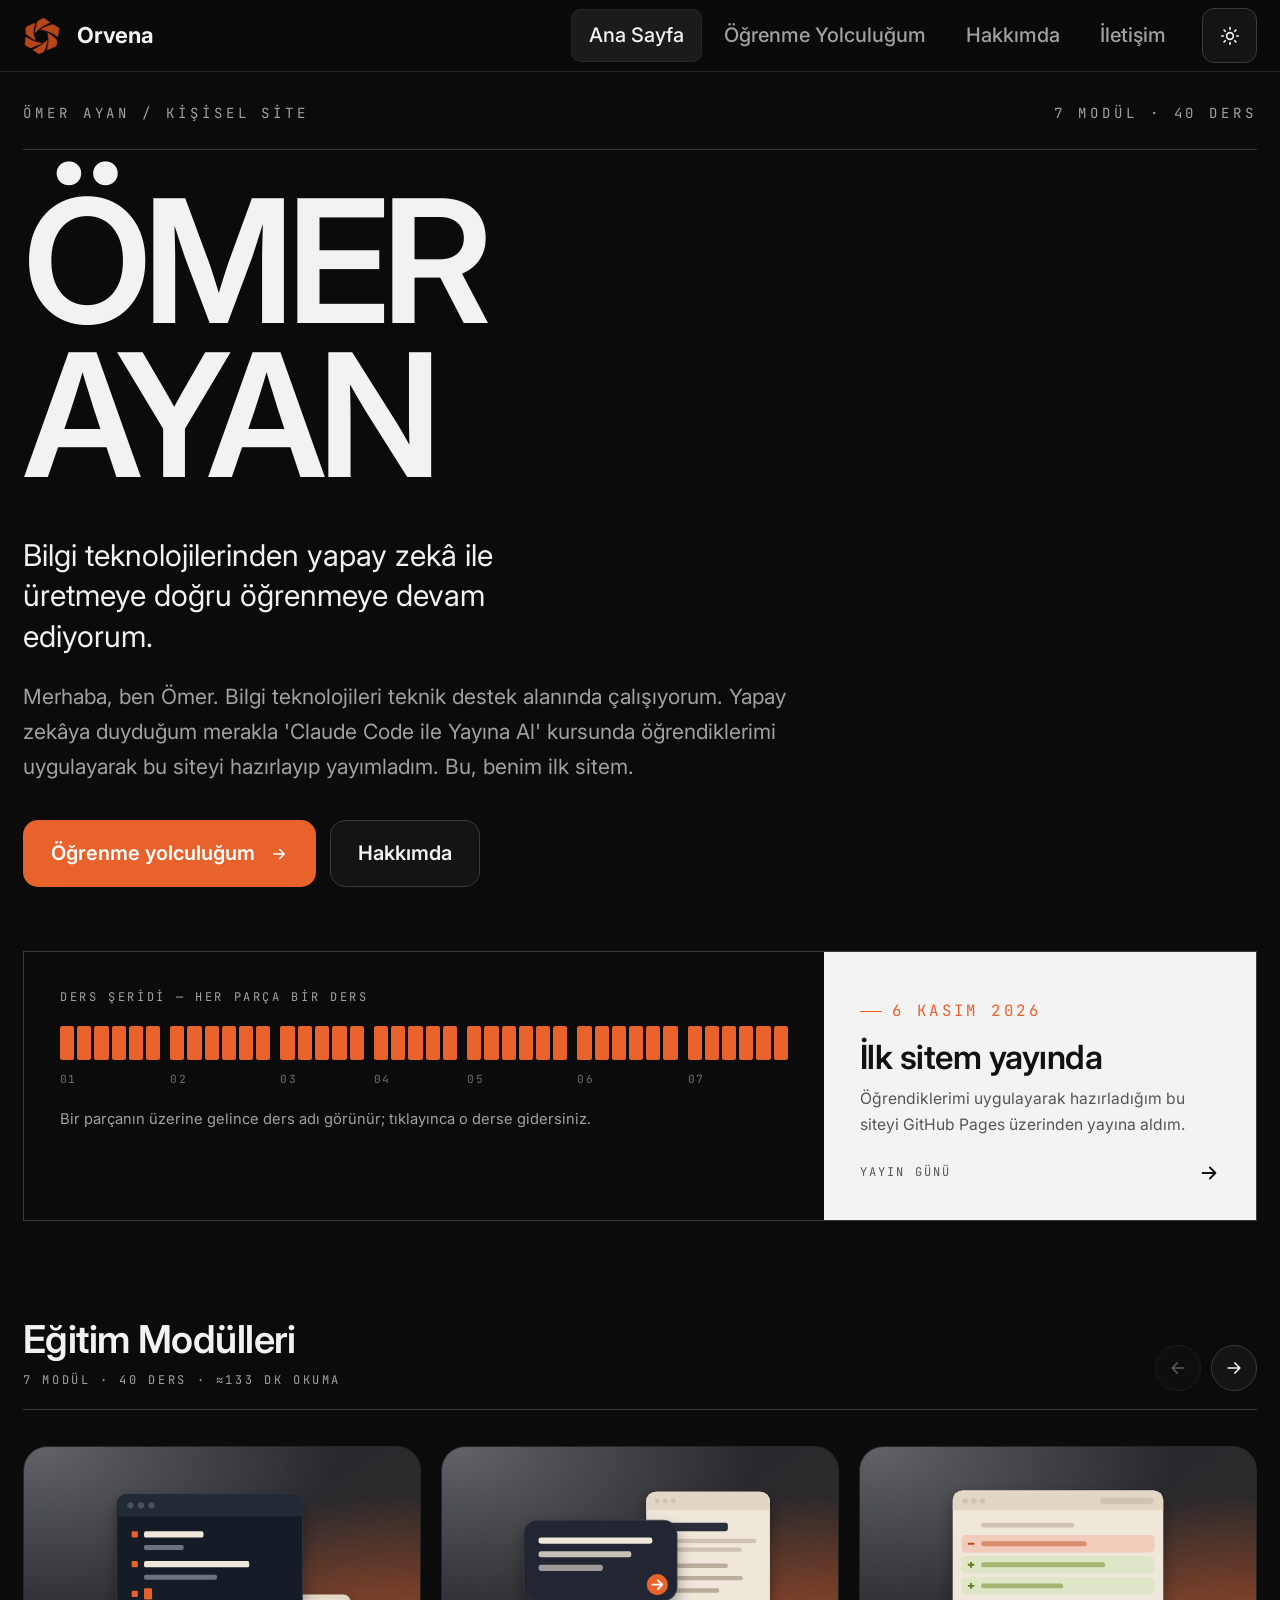
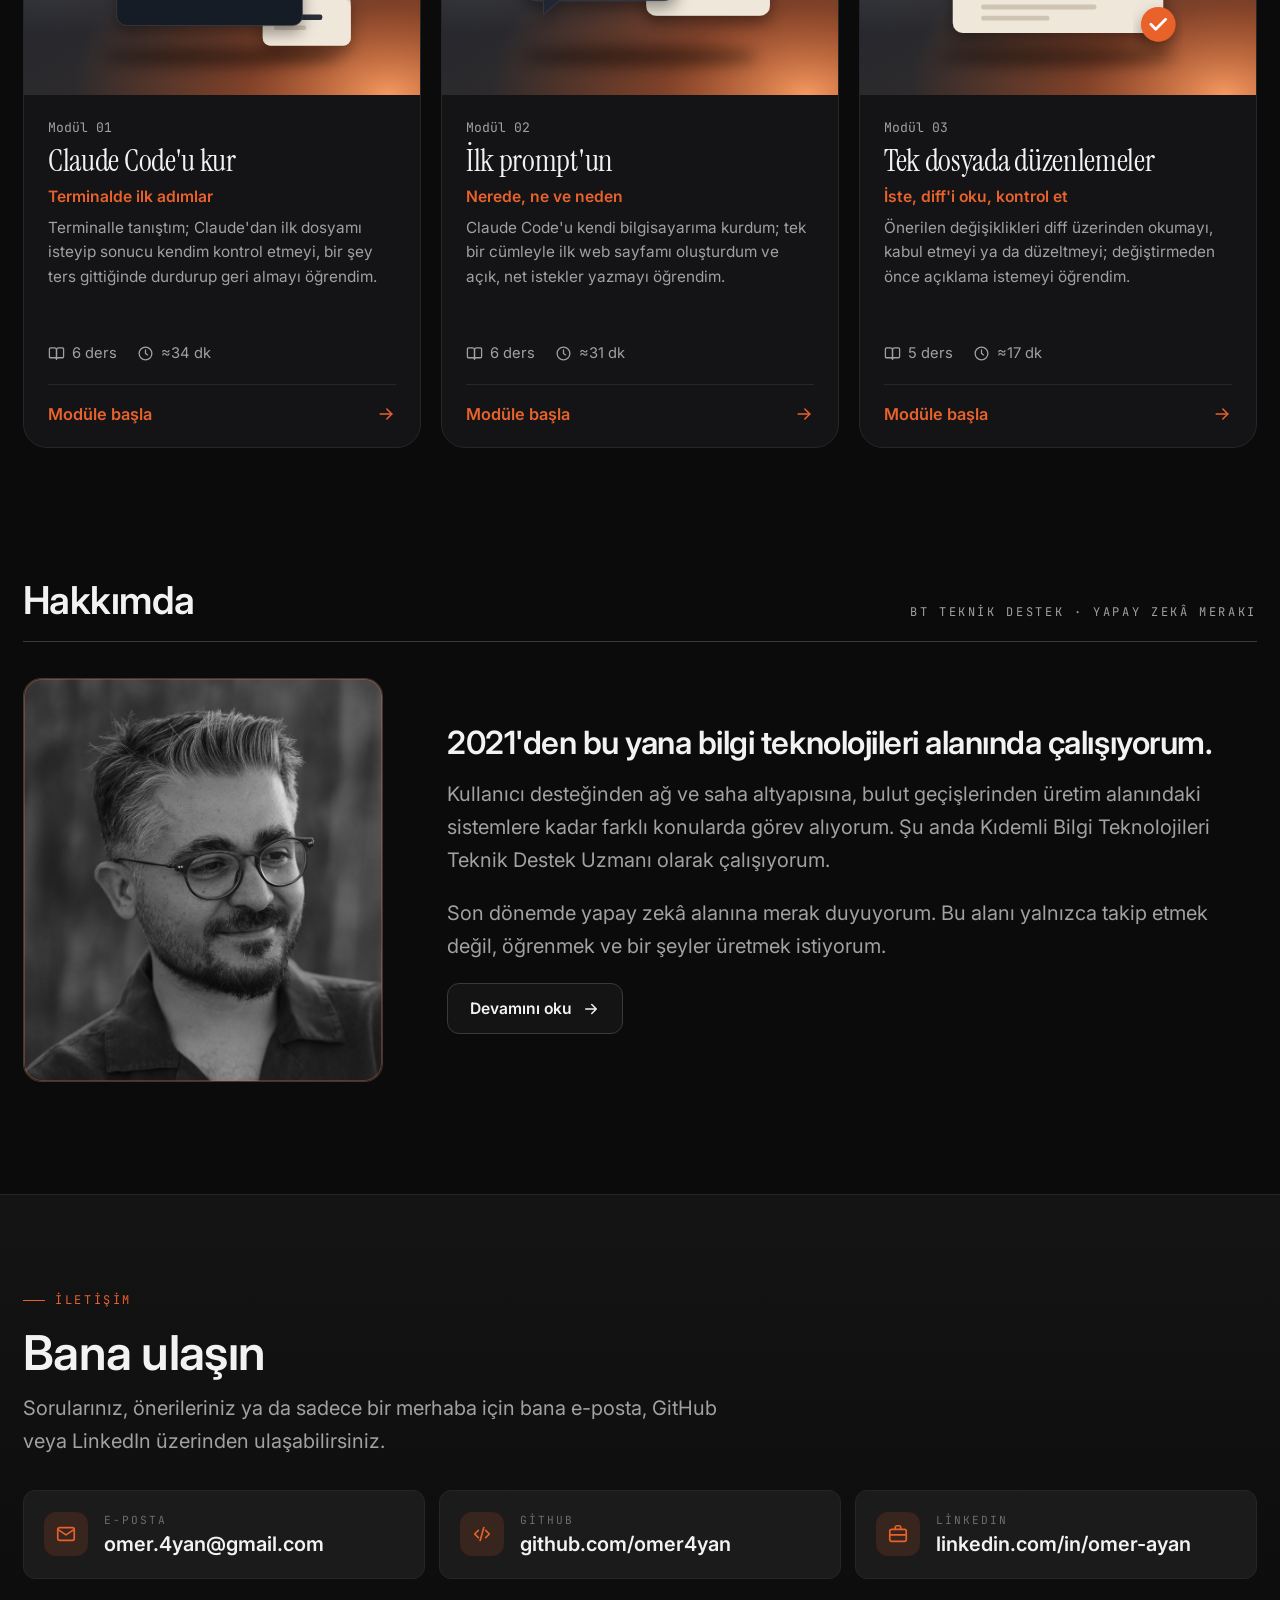
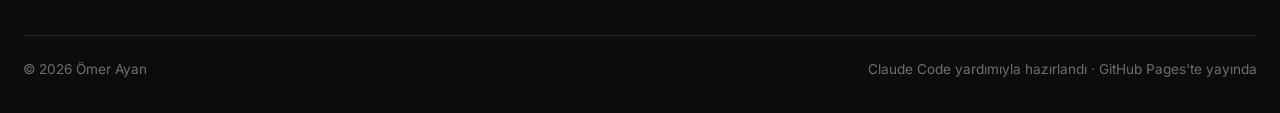
==== commit 8d223082: "Ana sayfa giriş alanına geniş, ferah tipografi (home.css) - Ana sayfaya özel home.css: daha geniş ka" ====
--- a/index.html
+++ b/index.html
@@ -14,8 +14,9 @@
   <link rel="preconnect" href="https://fonts.gstatic.com" crossorigin>
   <link href="https://fonts.googleapis.com/css2?family=Instrument+Serif&family=Inter:wght@400;500;600;700&family=JetBrains+Mono:wght@400;500;600&display=swap" rel="stylesheet">
   <link rel="stylesheet" href="assets/css/style.css">
+  <link rel="stylesheet" href="assets/css/home.css">
 </head>
-<body>
+<body class="home-page">
   <a class="skip-link" href="#ana-icerik">İçeriğe geç</a>
 
   <header class="site-header">
@@ -234,3 +235,4 @@
   <script src="assets/js/main.js" defer></script>
 </body>
 </html>
+
--- a/assets/css/home.css
+++ b/assets/css/home.css
@@ -0,0 +1,37 @@
+/* Reference homepage: spacious editorial typography, existing themes retained. */
+.home-page { font-size: 20px; }
+/* Başlık yüksekliği ve kenar boşluğu değişkenle verilir; açılır menü ve carousel de aynı değerleri kullanır */
+.home-page { --header-h: 72px; --gutter: 23px; }
+.home-page .container { max-width: 1552px; }
+.home-page .brand { font-size: 22px; gap: 16px; }
+.home-page .brand__logo { width: 38px; height: 38px; }
+.home-page .nav a { font-size: 20px; padding: 10px 18px; }
+.home-page .theme-toggle { width: 55px; height: 55px; margin-left: 10px; }
+.home-page .hero { padding-top: 30px; padding-bottom: 64px; }
+.home-page .hero__meta { padding-bottom: 24px; }
+.home-page .hero__meta .eyebrow { font-size: 14px; letter-spacing: .28em; }
+.home-page .hero__title { font-size: clamp(100px, 13.4vw, 208px); font-weight: 600; line-height: .9; letter-spacing: -.045em; margin: 34px 0 42px; }
+.home-page .hero__lead { max-width: 510px; font-size: 30px; line-height: 1.35; margin-bottom: 24px; }
+.home-page .hero__intro { max-width: 810px; font-size: 21px; line-height: 1.65; margin-bottom: 36px; }
+.home-page .hero__actions { gap: 14px; }
+.home-page .hero__actions .btn { min-height: 65px; padding: 16px 27px; font-size: 20px; border-radius: 15px; }
+.home-page .hero__actions .btn svg { margin-left: 5px; }
+@media (max-width: 960px) {
+ .home-page .nav a { font-size: 16px; padding-inline: 12px; }
+ .home-page .hero__title { font-size: clamp(100px, 17vw, 160px); }
+ .home-page .hero__lead { font-size: 26px; }
+ .home-page .hero__intro { font-size: 18px; }
+}
+@media (max-width: 760px) {
+ .home-page { font-size: 17px; --header-h: 68px; --gutter: 20px; }
+ .home-page .brand { font-size: 20px; gap: 10px; }
+ .home-page .brand__logo { width: 32px; height: 32px; }
+ .home-page .theme-toggle { width: 44px; height: 44px; }
+ .home-page .hero { padding-top: 28px; padding-bottom: 48px; }
+ .home-page .hero__meta { align-items: flex-start; gap: 10px; padding-bottom: 18px; }
+ .home-page .hero__meta .eyebrow { font-size: 10px; letter-spacing: .16em; }
+ .home-page .hero__title { font-size: clamp(80px, 23vw, 150px); margin: 30px 0; }
+ .home-page .hero__lead { font-size: 24px; max-width: 30ch; }
+ .home-page .hero__intro { font-size: 17px; margin-bottom: 28px; }
+ .home-page .hero__actions .btn { min-height: 52px; padding: 12px 18px; font-size: 16px; }
+}
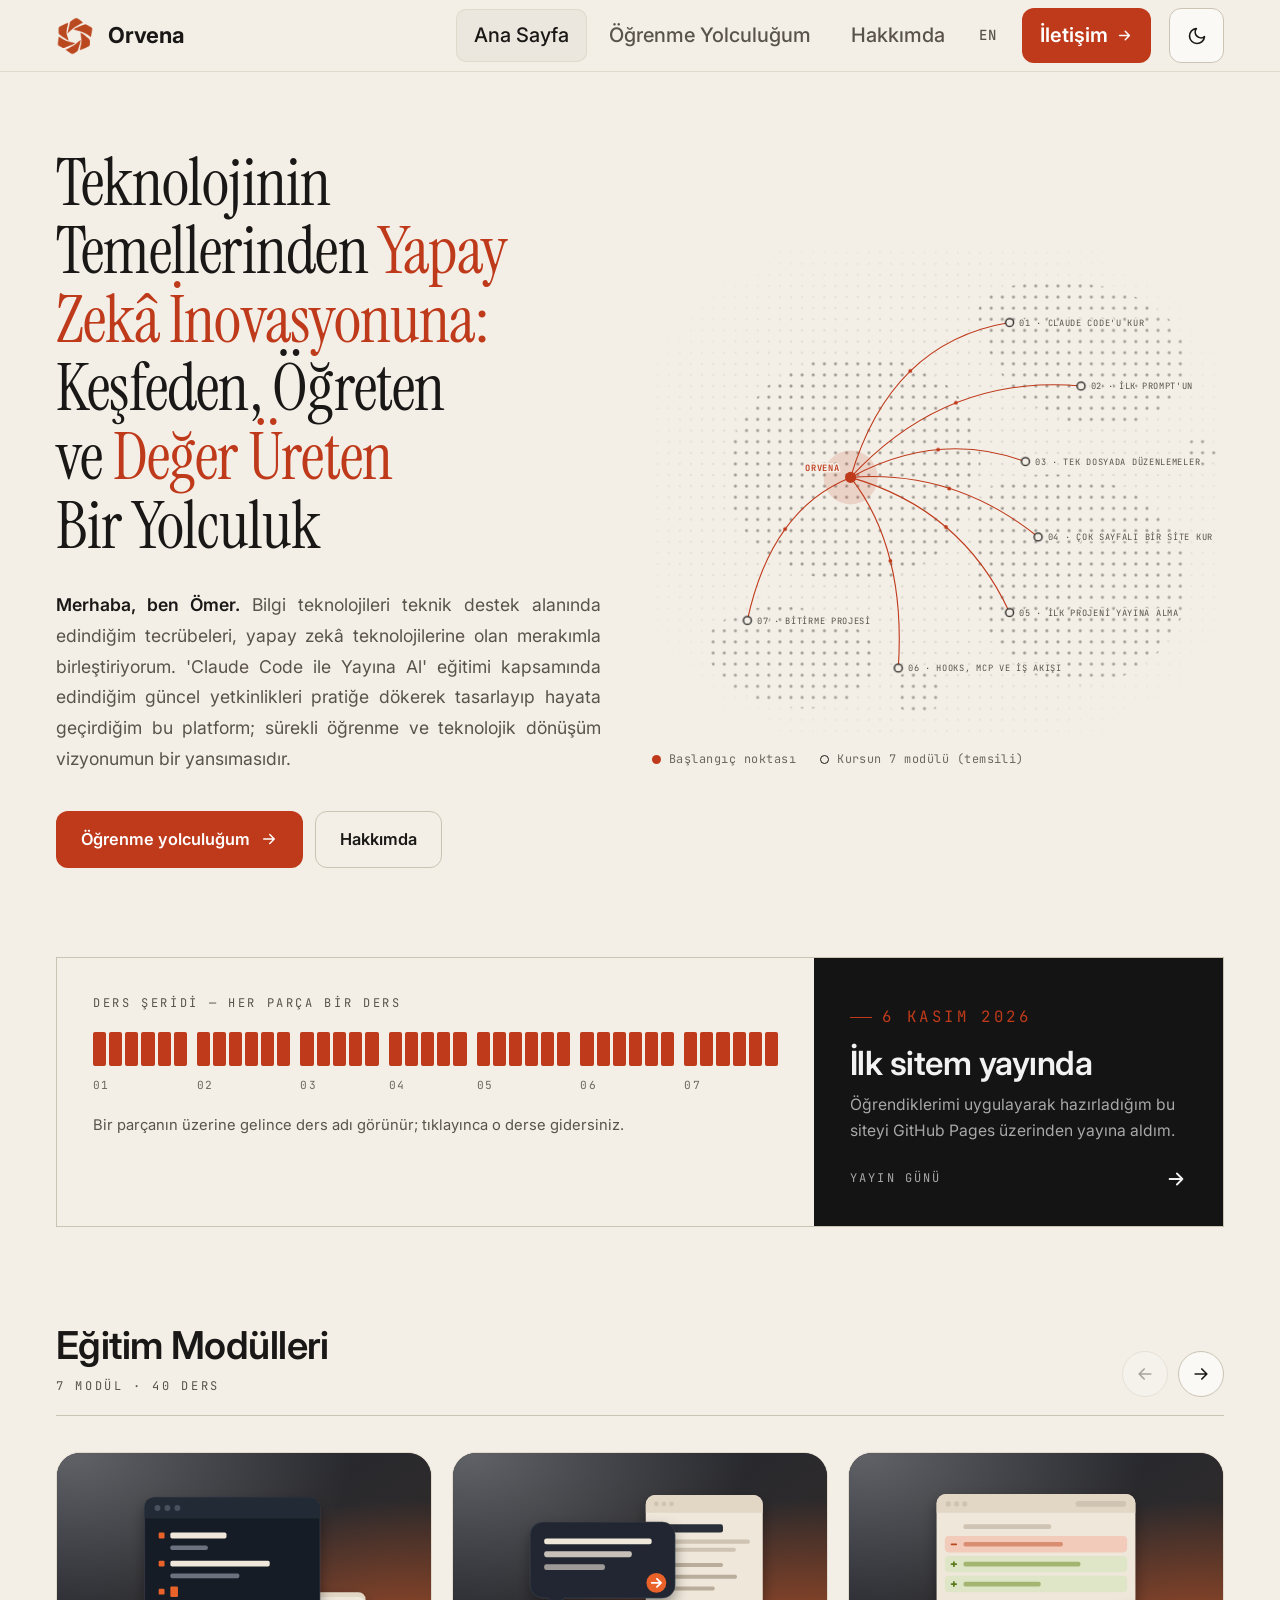
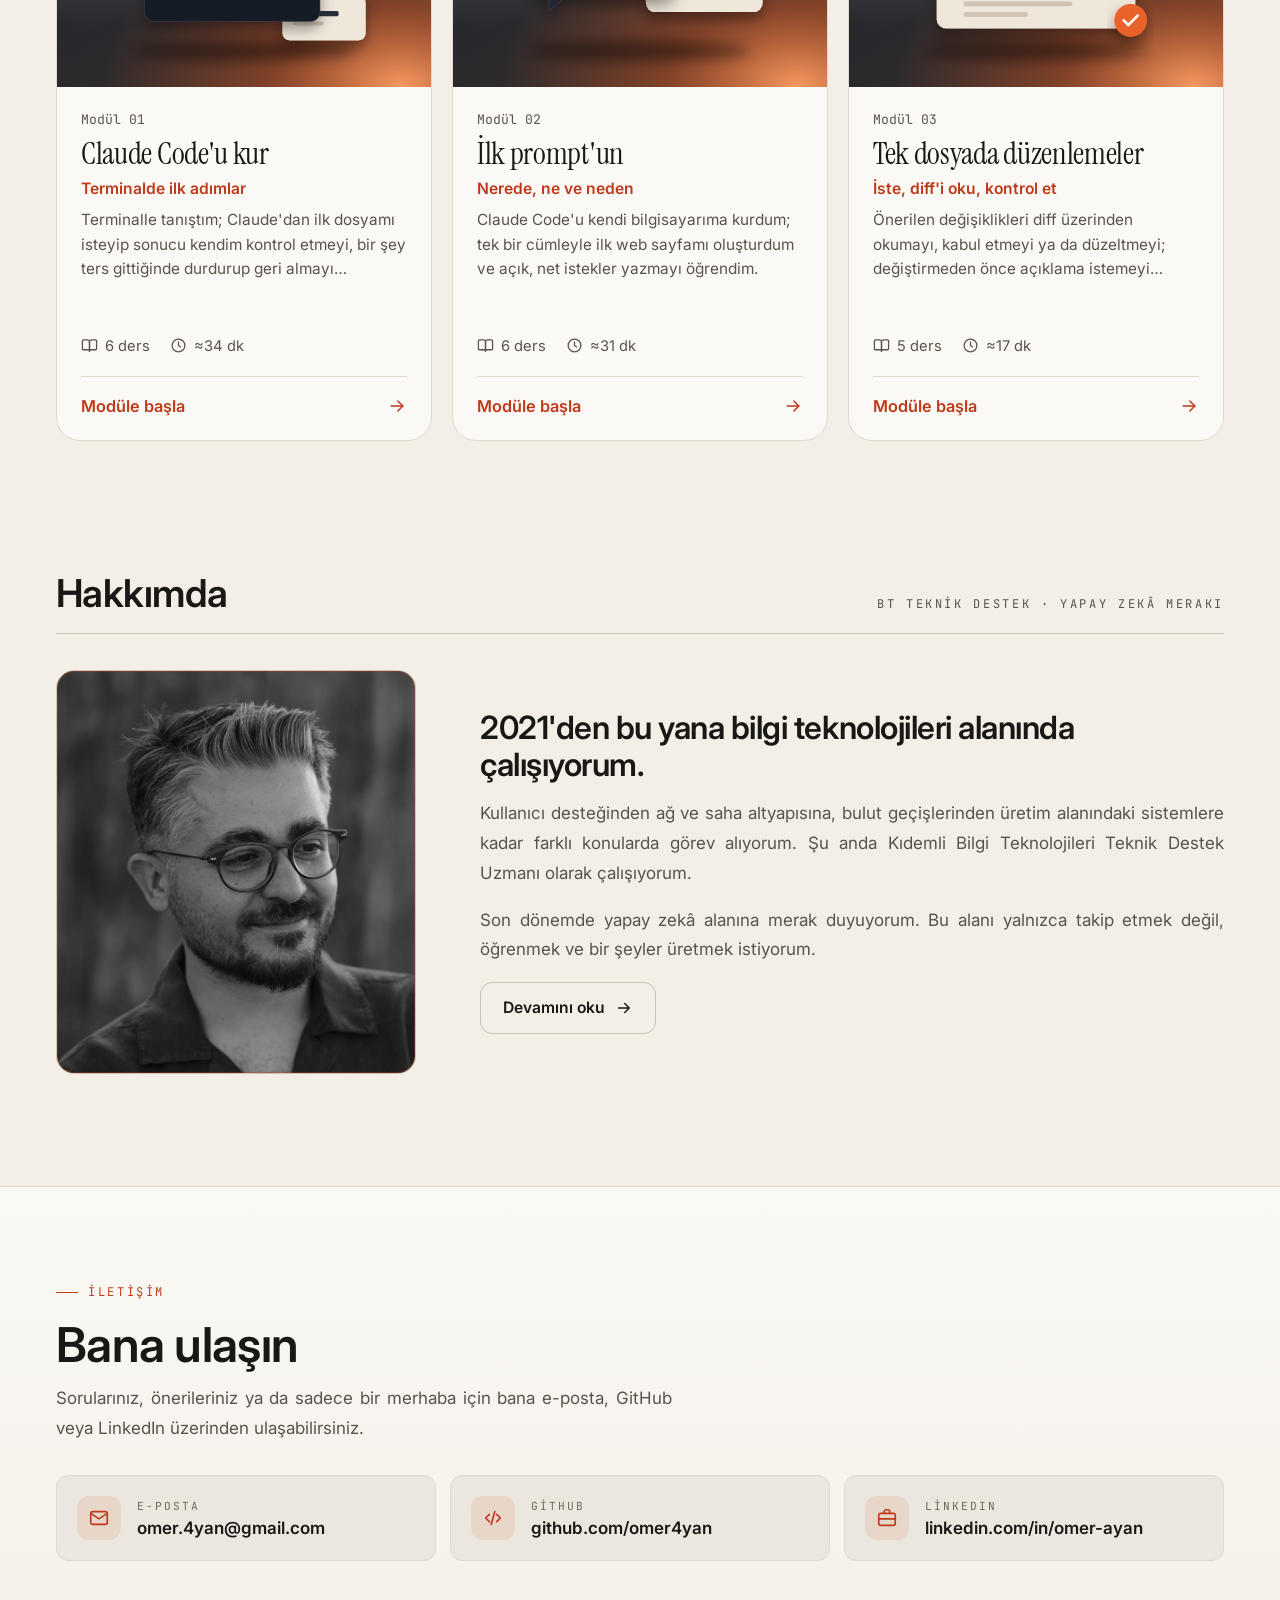
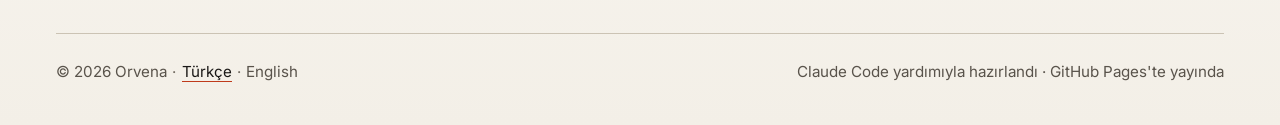
==== commit eb50d4e9: "Ana sayfayı editoryal tasarıma taşı, İngilizce sürüm ekle, hizalamayı düzenle - Ana sayfa giriş alan" ====
--- a/index.html
+++ b/index.html
@@ -4,9 +4,12 @@
   <meta charset="utf-8">
   <meta name="viewport" content="width=device-width, initial-scale=1">
   <title>Orvena — Ömer Ayan</title>
-  <meta name="description" content="Ömer Ayan'ın kişisel sitesi: bilgi teknolojileri teknik destek deneyimi, yapay zekâ merakı ve 'Claude Code ile Yayına Al' kursundaki öğrenme yolculuğu.">
-  <meta name="theme-color" content="#0b0b0b">
-  <script>(function(){var t;try{t=localStorage.getItem("theme");}catch(e){}if(t!=="light"&&t!=="dark"){t="dark";}document.documentElement.setAttribute("data-theme",t);})();</script>
+  <meta name="description" content="Ömer Ayan'ın kişisel sitesi: bilgi teknolojileri teknik destek deneyimi, yapay zekâ merakı ve 'Claude Code ile Yayına Al' eğitimindeki öğrenme yolculuğu.">
+  <meta name="theme-color" content="#131211">
+  <script>(function(){var t;try{t=localStorage.getItem("theme");}catch(e){}if(t!=="light"&&t!=="dark"){t=window.matchMedia&&window.matchMedia("(prefers-color-scheme: light)").matches?"light":"dark";}document.documentElement.setAttribute("data-theme",t);})();</script>
+  <link rel="alternate" hreflang="tr" href="https://omer4yan.github.io/claude-code-ile-yayina-al/">
+  <link rel="alternate" hreflang="en" href="https://omer4yan.github.io/claude-code-ile-yayina-al/en/">
+  <link rel="alternate" hreflang="x-default" href="https://omer4yan.github.io/claude-code-ile-yayina-al/">
   <link rel="icon" href="assets/img/favicon-32.png" sizes="32x32" type="image/png">
   <link rel="icon" href="assets/img/favicon-64.png" sizes="64x64" type="image/png">
   <link rel="apple-touch-icon" href="assets/img/orvena-logo-192.png">
@@ -37,28 +40,70 @@
         <a href="index.html" aria-current="page">Ana Sayfa</a>
         <a href="yolculuk.html">Öğrenme Yolculuğum</a>
         <a href="hakkimda.html">Hakkımda</a>
-        <a href="#iletisim">İletişim</a>
+        <a class="nav__lang" href="en/index.html" hreflang="en" lang="en" aria-label="English version">EN</a>
+        <a class="nav__cta" href="#iletisim">İletişim
+          <svg viewBox="0 0 24 24" fill="none" stroke="currentColor" stroke-width="2" stroke-linecap="round" stroke-linejoin="round" aria-hidden="true"><path d="M5 12h14M13 6l6 6-6 6"/></svg>
+        </a>
       </nav>
     </div>
   </header>
 
   <main id="ana-icerik">
-    <!-- Giriş alanı -->
-    <section class="hero container" aria-labelledby="hero-title">
-      <div class="hero__meta">
-        <span class="eyebrow">Ömer Ayan / Kişisel Site</span>
-        <span class="eyebrow">7 Modül · 40 Ders</span>
-      </div>
-      <h1 class="hero__title" id="hero-title">Ömer<br>Ayan</h1>
-      <p class="hero__lead">Bilgi teknolojilerinden yapay zekâ ile üretmeye doğru öğrenmeye devam ediyorum.</p>
-      <p class="hero__intro">Merhaba, ben Ömer. Bilgi teknolojileri teknik destek alanında çalışıyorum. Yapay zekâya duyduğum merakla 'Claude Code ile Yayına Al' kursunda öğrendiklerimi uygulayarak bu siteyi hazırlayıp yayımladım. Bu, benim ilk sitem.</p>
-      <div class="hero__actions">
-        <a class="btn btn--primary" href="yolculuk.html">
-          Öğrenme yolculuğum
-          <svg viewBox="0 0 24 24" fill="none" stroke="currentColor" stroke-width="2" stroke-linecap="round" stroke-linejoin="round" aria-hidden="true"><path d="M5 12h14M13 6l6 6-6 6"/></svg>
-        </a>
-        <a class="btn btn--ghost" href="hakkimda.html">Hakkımda</a>
-      </div>
+    <!-- Giriş alanı: solda başlık ve metin, sağda noktalı harita -->
+    <section class="hero2 container" aria-labelledby="hero-title">
+      <div class="hero2__copy">
+        <h1 class="hero2__title" id="hero-title">Teknolojinin Temellerinden <span class="hl">Yapay Zekâ İnovasyonuna:</span> Keşfeden, Öğreten ve <span class="hl">Değer Üreten</span> Bir Yolculuk</h1>
+        <p class="hero2__desc"><strong>Merhaba, ben Ömer.</strong> Bilgi teknolojileri teknik destek alanında edindiğim tecrübeleri, yapay zekâ teknolojilerine olan merakımla birleştiriyorum. 'Claude Code ile Yayına Al' eğitimi kapsamında edindiğim güncel yetkinlikleri pratiğe dökerek tasarlayıp hayata geçirdiğim bu platform; sürekli öğrenme ve teknolojik dönüşüm vizyonumun bir yansımasıdır.</p>
+        <div class="hero2__actions">
+          <a class="btn btn--primary" href="yolculuk.html">
+            Öğrenme yolculuğum
+            <svg viewBox="0 0 24 24" fill="none" stroke="currentColor" stroke-width="2" stroke-linecap="round" stroke-linejoin="round" aria-hidden="true"><path d="M5 12h14M13 6l6 6-6 6"/></svg>
+          </a>
+          <a class="btn btn--ghost" href="hakkimda.html">Hakkımda</a>
+        </div>
+      </div>
+
+      <figure class="hero2__map">
+        <svg viewBox="0 0 720 620" role="img" aria-labelledby="map-title">
+          <title id="map-title">Orvena başlangıç noktasını kursun 7 modülüne bağlayan dekoratif harita</title>
+          <defs>
+            <pattern id="p-field" width="14" height="14" patternUnits="userSpaceOnUse"><circle class="map-field" cx="7" cy="7" r="1.5"/></pattern>
+            <pattern id="p-land" width="14" height="14" patternUnits="userSpaceOnUse"><circle class="map-land" cx="7" cy="7" r="2"/></pattern>
+            <radialGradient id="g-fade" cx=".5" cy=".5" r=".6"><stop offset=".55" stop-color="#fff"/><stop offset="1" stop-color="#000"/></radialGradient>
+            <mask id="m-fade"><rect width="720" height="620" fill="url(#g-fade)"/></mask>
+            <mask id="m-land">
+              <rect width="720" height="620" fill="#000"/>
+              <g fill="#fff">
+                <path d="M120 210C150 140 260 120 330 150C410 180 430 260 400 330C370 400 300 430 230 420C150 410 90 350 95 290C98 250 105 225 120 210Z"/>
+                <path d="M420 60C480 30 600 40 650 90C690 130 670 200 610 220C550 240 470 210 440 160C415 120 400 80 420 60Z"/>
+                <path d="M430 300C500 270 620 290 660 360C700 430 660 520 580 545C500 570 430 520 410 450C395 400 395 320 430 300Z"/>
+                <path d="M90 470C130 440 230 450 270 490C300 525 270 575 210 580C150 585 90 560 75 525C65 500 70 480 90 470Z"/>
+                <circle cx="335" cy="560" r="30"/>
+                <circle cx="690" cy="260" r="20"/>
+              </g>
+            </mask>
+          </defs>
+          <rect width="720" height="620" fill="url(#p-field)" mask="url(#m-fade)"/>
+          <rect width="720" height="620" fill="url(#p-land)" mask="url(#m-land)"/>
+
+          <circle class="map-hub-glow" cx="250" cy="290" r="34"/>
+
+          <g style="--i:0"><path class="map-line" pathLength="1" d="M250 290Q300 120 450 95"/><circle class="map-mid" cx="325" cy="156" r="2.4"/><circle class="map-node" cx="450" cy="95" r="5"/><text class="map-label" x="462" y="99">01 · CLAUDE CODE'U KUR</text></g>
+          <g style="--i:1"><path class="map-line" pathLength="1" d="M250 290Q370 160 540 175"/><circle class="map-mid" cx="382.5" cy="196" r="2.4"/><circle class="map-node" cx="540" cy="175" r="5"/><text class="map-label" x="552" y="179">02 · İLK PROMPT'UN</text></g>
+          <g style="--i:2"><path class="map-line" pathLength="1" d="M250 290Q360 230 470 270"/><circle class="map-mid" cx="360" cy="255" r="2.4"/><circle class="map-node" cx="470" cy="270" r="5"/><text class="map-label" x="482" y="274">03 · TEK DOSYADA DÜZENLEMELER</text></g>
+          <g style="--i:3"><path class="map-line" pathLength="1" d="M250 290Q380 280 486 365"/><circle class="map-mid" cx="374" cy="304" r="2.4"/><circle class="map-node" cx="486" cy="365" r="5"/><text class="map-label" x="498" y="369">04 · ÇOK SAYFALI BİR SİTE KUR</text></g>
+          <g style="--i:4"><path class="map-line" pathLength="1" d="M250 290Q390 330 450 460"/><circle class="map-mid" cx="370" cy="352.5" r="2.4"/><circle class="map-node" cx="450" cy="460" r="5"/><text class="map-label" x="462" y="464">05 · İLK PROJENİ YAYINA ALMA</text></g>
+          <g style="--i:5"><path class="map-line" pathLength="1" d="M250 290Q320 380 310 530"/><circle class="map-mid" cx="300" cy="395" r="2.4"/><circle class="map-node" cx="310" cy="530" r="5"/><text class="map-label" x="322" y="534">06 · HOOKS, MCP VE İŞ AKIŞI</text></g>
+          <g style="--i:6"><path class="map-line" pathLength="1" d="M250 290Q150 330 120 470"/><circle class="map-mid" cx="167.5" cy="355" r="2.4"/><circle class="map-node" cx="120" cy="470" r="5"/><text class="map-label" x="132" y="474">07 · BİTİRME PROJESİ</text></g>
+
+          <circle class="map-hub" cx="250" cy="290" r="7"/>
+          <text class="map-label map-label--hub" x="236" y="282" text-anchor="end">ORVENA</text>
+        </svg>
+        <figcaption class="hero2__legend">
+          <span><i class="legend-dot" aria-hidden="true"></i>Başlangıç noktası</span>
+          <span><i class="legend-dot legend-dot--node" aria-hidden="true"></i>Kursun 7 modülü (temsili)</span>
+        </figcaption>
+      </figure>
     </section>
 
     <!-- Ders şeridi + yayın kartı -->
@@ -165,7 +210,7 @@
       <div class="section-head">
         <div>
           <h2 id="modules-title">Eğitim Modülleri</h2>
-          <p class="eyebrow modules__meta">7 modül · 40 ders · ≈133 dk okuma</p>
+          <p class="eyebrow modules__meta">7 modül · 40 ders</p>
         </div>
         <div class="carousel__nav">
           <button class="carousel__btn" type="button" data-carousel="prev" aria-controls="modules-track" aria-label="Önceki modül">
@@ -224,9 +269,9 @@
           <span><span class="contact-card__label">LinkedIn</span><span class="contact-card__value">linkedin.com/in/omer-ayan</span></span>
         </a>
       </div>
-      <div class="footer-note">
-        <span>© 2026 Ömer Ayan</span>
-        <span>Claude Code yardımıyla hazırlandı · GitHub Pages'te yayında</span>
+      <div class="footer-bar">
+        <p class="footer-bar__left">© 2026 Orvena<span class="footer-bar__sep" aria-hidden="true">·</span><a href="index.html" hreflang="tr" lang="tr" aria-current="true">Türkçe</a><span class="footer-bar__sep" aria-hidden="true">·</span><a href="en/index.html" hreflang="en" lang="en">English</a></p>
+        <p class="footer-bar__right">Claude Code yardımıyla hazırlandı · GitHub Pages'te yayında</p>
       </div>
     </div>
   </footer>
@@ -235,4 +280,3 @@
   <script src="assets/js/main.js" defer></script>
 </body>
 </html>
-
--- a/assets/css/style.css
+++ b/assets/css/style.css
@@ -4,17 +4,21 @@
    ========================================================= */
 
 :root {
-  --bg: #0b0b0b;
-  --panel: #141414;
-  --panel-2: #1b1b1b;
-  --panel-3: #222222;
-  --line: #262626;
-  --line-strong: #3a3a3a;
-  --text: #f2f2f2;
-  --muted: #a1a1a1;
-  --dim: #6e6e6e;
+  /* Koyu tema: kömür zemin, kırık beyaz metin */
+  --bg: #131211;
+  --panel: #1a1918;
+  --panel-2: #211f1e;
+  --panel-3: #2a2826;
+  --line: #2d2b29;
+  --line-strong: #3f3c39;
+  --text: #f2eee7;
+  --muted: #aaa49b;
+  --dim: #8f897f;
   --accent: #e8622c;
   --accent-hover: #f0743f;
+  /* Beyaz yazılı dolgular (butonlar, rozetler) için daha koyu ton: beyaz metinle en az 4.5:1 */
+  --accent-fill: #c4461b;
+  --accent-fill-hover: #ad3c16;
   --accent-soft: rgba(232, 98, 44, 0.14);
   --accent-line: rgba(232, 98, 44, 0.35);
   --ok: #a8c46a;
@@ -22,12 +26,14 @@
   --light-card-hover: #ffffff;
   --light-text: #111111;
   --light-muted: #555555;
-  --text-soft: #dcdcdc;
-  --header-bg: rgba(11, 11, 11, 0.88);
-  --hero-a: #1a1411;
-  --hero-b: #121212;
-  --hero-c: #101010;
+  --text-soft: #ddd8cf;
+  --header-bg: rgba(19, 18, 17, 0.88);
+  --hero-a: #1d1612;
+  --hero-b: #181716;
+  --hero-c: #151413;
   --hero-glow: 0.26;
+  --map-dot: rgba(242, 238, 231, 0.3);
+  --map-node-bg: #131211;
 
   --font-sans: "Inter", system-ui, -apple-system, "Segoe UI", Roboto, sans-serif;
   --font-mono: "JetBrains Mono", ui-monospace, "Cascadia Code", Consolas, monospace;
@@ -35,38 +41,55 @@
   --radius: 18px;
   --radius-sm: 12px;
   --header-h: 64px;
-  --gutter: clamp(16px, 4vw, 40px);
-  --maxw: 1240px;
+  /* Ortak kenar boşluğu ve en geniş sayfa genişliği (üst menü dahil tüm sayfalar) */
+  --gutter: 56px;
+  --maxw: 1440px;
 
   color-scheme: dark;
 }
 
-/* Aydınlık tema */
+@media (max-width: 1023px) {
+  :root {
+    --gutter: 28px;
+  }
+}
+
+@media (max-width: 640px) {
+  :root {
+    --gutter: 20px;
+  }
+}
+
+/* Aydınlık tema: sıcak kırık beyaz zemin, koyu metin, turuncu-kırmızı vurgu */
 :root[data-theme="light"] {
-  --bg: #f6f5f2;
-  --panel: #ffffff;
-  --panel-2: #f0efeb;
-  --panel-3: #e4e2dd;
-  --line: #e3e1dc;
-  --line-strong: #cfccc5;
-  --text: #141414;
-  --muted: #55524d;
-  --dim: #85817a;
-  --accent: #c2410c;
-  --accent-hover: #a8380a;
-  --accent-soft: rgba(194, 65, 12, 0.1);
-  --accent-line: rgba(194, 65, 12, 0.35);
+  --bg: #f3efe7;
+  --panel: #fbf9f5;
+  --panel-2: #ece7de;
+  --panel-3: #e2dcd0;
+  --line: #e0d9cc;
+  --line-strong: #cbc3b4;
+  --text: #1a1816;
+  --muted: #59534b;
+  --dim: #6e675d;
+  --accent: #bf3a1b;
+  --accent-hover: #a5311a;
+  --accent-fill: #bf3a1b;
+  --accent-fill-hover: #a5311a;
+  --accent-soft: rgba(191, 58, 27, 0.1);
+  --accent-line: rgba(191, 58, 27, 0.35);
   --ok: #5b7a1f;
   --light-card: #141414;
   --light-card-hover: #000000;
   --light-text: #f2f2f2;
   --light-muted: #a8a8a8;
-  --text-soft: #2b2b2b;
-  --header-bg: rgba(246, 245, 242, 0.9);
-  --hero-a: #fbeee6;
-  --hero-b: #fbf9f6;
-  --hero-c: #ffffff;
+  --text-soft: #2e2a26;
+  --header-bg: rgba(243, 239, 231, 0.9);
+  --hero-a: #f7e7dc;
+  --hero-b: #f8f5ef;
+  --hero-c: #fbf9f5;
   --hero-glow: 0.16;
+  --map-dot: rgba(60, 52, 44, 0.38);
+  --map-node-bg: #f3efe7;
 
   color-scheme: light;
 }
@@ -133,7 +156,7 @@
   left: 16px;
   top: -60px;
   z-index: 100;
-  background: var(--accent);
+  background: var(--accent-fill);
   color: #fff;
   padding: 10px 16px;
   border-radius: 10px;
@@ -227,18 +250,18 @@
 }
 
 .btn--primary {
-  background: var(--accent);
+  background: var(--accent-fill);
   color: #fff;
 }
 
 .btn--primary:hover {
-  background: var(--accent-hover);
+  background: var(--accent-fill-hover);
 }
 
 .btn--ghost {
   border-color: var(--line-strong);
   color: var(--text);
-  background: var(--panel);
+  background: transparent;
 }
 
 .btn--ghost:hover {
@@ -315,6 +338,181 @@
   order: 3;
 }
 
+/* ---------- Ortak üst menü ölçüleri (tüm sayfalar) ---------- */
+/* Menü yüksekliği --header-h, kenar boşluğu --gutter ve genişlik --maxw ile verilir;
+   açılır menü, yapışkan öğeler, kaydırma payı ve sayfa içeriği aynı değerleri kullanır. */
+:root {
+  --header-h: 72px;
+}
+
+.site-header .brand {
+  font-size: 22px;
+  gap: 14px;
+}
+
+.site-header .brand__logo {
+  width: 38px;
+  height: 38px;
+}
+
+.site-header .nav {
+  gap: 4px;
+}
+
+.site-header .nav a {
+  font-size: 17px;
+  padding: 10px 14px;
+}
+
+/* Dil bağlantısı (EN / TR) */
+.site-header .nav .nav__lang {
+  font-family: var(--font-mono);
+  font-size: 14px;
+  letter-spacing: 0.12em;
+  padding: 10px 12px;
+}
+
+/* İletişim vurgu butonu */
+.site-header .nav .nav__cta {
+  display: inline-flex;
+  align-items: center;
+  gap: 8px;
+  margin-left: 8px;
+  padding: 11px 18px;
+  border-radius: 12px;
+  background: var(--accent-fill);
+  color: #fff;
+  font-weight: 600;
+}
+
+.site-header .nav .nav__cta:hover {
+  background: var(--accent-fill-hover);
+  color: #fff;
+}
+
+.site-header .nav .nav__cta svg {
+  width: 17px;
+  height: 17px;
+}
+
+.site-header .theme-toggle {
+  width: 48px;
+  height: 48px;
+  margin-left: 10px;
+}
+
+/* Tablet ve mobil: açılır menü */
+@media (max-width: 1080px) {
+  .site-header .nav-toggle {
+    display: inline-flex;
+  }
+
+  .site-header .nav {
+    display: none;
+    position: absolute;
+    top: var(--header-h);
+    left: 0;
+    right: 0;
+    flex-direction: column;
+    align-items: stretch;
+    gap: 4px;
+    padding: 12px var(--gutter) 20px;
+    background: var(--bg);
+    border-bottom: 1px solid var(--line);
+  }
+
+  .site-header .nav.is-open {
+    display: flex;
+  }
+
+  .site-header .nav a {
+    font-size: 17px;
+    padding: 14px 16px;
+  }
+
+  .site-header .nav .nav__cta {
+    justify-content: center;
+    margin: 8px 0 0;
+    padding: 14px 18px;
+  }
+}
+
+@media (max-width: 760px) {
+  :root {
+    --header-h: 68px;
+  }
+
+  .site-header .brand {
+    font-size: 20px;
+    gap: 10px;
+  }
+
+  .site-header .brand__logo {
+    width: 32px;
+    height: 32px;
+  }
+
+  .site-header .theme-toggle {
+    width: 44px;
+    height: 44px;
+  }
+}
+
+.brand {
+  font-size: 22px;
+  gap: 16px;
+}
+
+.site-header .brand__logo {
+  width: 38px;
+  height: 38px;
+}
+
+.site-header .nav a {
+  font-size: 20px;
+  padding: 10px 18px;
+}
+
+.site-header .theme-toggle {
+  width: 55px;
+  height: 55px;
+  margin-left: 10px;
+}
+
+@media (max-width: 960px) {
+  .site-header .nav a {
+    font-size: 16px;
+    padding-left: 12px;
+    padding-right: 12px;
+  }
+}
+
+@media (max-width: 760px) {
+  :root {
+    --header-h: 68px;
+  }
+
+  .site-header .container {
+    padding-left: 20px;
+    padding-right: 20px;
+  }
+
+  .site-header .brand {
+    font-size: 20px;
+    gap: 10px;
+  }
+
+  .site-header .brand__logo {
+    width: 32px;
+    height: 32px;
+  }
+
+  .site-header .theme-toggle {
+    width: 44px;
+    height: 44px;
+  }
+}
+
 .brand {
   display: inline-flex;
   align-items: center;
@@ -663,7 +861,7 @@
 }
 
 .mcard {
-  --card-bg: #141416;
+  --card-bg: var(--panel);
   position: relative;
   flex: 1;
   display: flex;
@@ -677,7 +875,7 @@
 }
 
 :root[data-theme="light"] .mcard {
-  --card-bg: #ffffff;
+  --card-bg: var(--panel);
 }
 
 .mcard:hover {
@@ -951,16 +1149,103 @@
   margin-top: 2px;
 }
 
-.footer-note {
-  margin-top: 56px;
-  padding-top: 22px;
-  border-top: 1px solid var(--line);
+/* Alt bilgi çubuğu: ince üst çizgi; solda telif ve dil bağlantıları, sağda yayın bilgisi */
+.footer-bar {
+  margin-top: 72px;
+  padding: 26px 0 8px;
+  border-top: 1px solid var(--line-strong);
   display: flex;
   justify-content: space-between;
+  align-items: baseline;
   flex-wrap: wrap;
-  gap: 8px 24px;
+  gap: 10px 32px;
+  color: var(--muted);
+  font-size: 0.95rem;
+  line-height: 1.6;
+}
+
+.footer-bar p {
+  margin: 0;
+}
+
+.footer-bar__right {
+  text-align: right;
+}
+
+.footer-bar a {
+  color: var(--muted);
+  text-decoration: none;
+  border-bottom: 1px solid transparent;
+  transition: color 0.2s, border-color 0.2s;
+}
+
+.footer-bar a:hover {
+  color: var(--text);
+  border-bottom-color: var(--line-strong);
+}
+
+/* Aktif dil: metin renginde ve ince alt çizgili */
+.footer-bar a[aria-current="true"] {
+  color: var(--text);
+  border-bottom-color: var(--accent);
+}
+
+.footer-bar__sep {
+  margin: 0 0.35em;
   color: var(--dim);
-  font-size: 0.85rem;
+}
+
+@media (max-width: 760px) {
+  .footer-bar {
+    flex-direction: column;
+    align-items: flex-start;
+  }
+
+  .footer-bar__right {
+    text-align: left;
+  }
+}
+
+/* ---------- Uzun metinler: iki yana yaslama, satır uzunluğu, satır aralığı ---------- */
+.hero2__desc,
+.page-intro p,
+.module__body > p,
+.learned li,
+.note p,
+.about-teaser__text p,
+.about-hero__text p,
+.contact__lead,
+.timeline p {
+  text-align: justify;
+  text-align-last: left;
+  -webkit-hyphens: auto;
+  hyphens: auto;
+  line-height: 1.75;
+}
+
+.page-intro p,
+.module__body > p,
+.about-teaser__text p,
+.about-hero__text p,
+.hero2__desc {
+  max-width: 68ch;
+}
+
+/* Dar ekranlarda iki yana yaslama kelime aralıklarını bozduğu için sola hizala */
+@media (max-width: 640px) {
+  .hero2__desc,
+  .page-intro p,
+  .module__body > p,
+  .learned li,
+  .note p,
+  .about-teaser__text p,
+  .about-hero__text p,
+  .contact__lead,
+  .timeline p {
+    text-align: left;
+    -webkit-hyphens: manual;
+    hyphens: manual;
+  }
 }
 
 /* =========================================================
@@ -1069,7 +1354,7 @@
   width: 28px;
   height: 28px;
   border-radius: 8px;
-  background: var(--accent);
+  background: var(--accent-fill);
   color: #fff;
   display: grid;
   place-items: center;
@@ -1489,7 +1774,7 @@
 }
 
 .timeline li.is-live .timeline__dot {
-  background: var(--accent);
+  background: var(--accent-fill);
   border-color: var(--accent);
   color: #fff;
 }
@@ -1579,7 +1864,7 @@
 }
 
 .rail-lessons li.is-active .n {
-  background: var(--accent);
+  background: var(--accent-fill);
   color: #fff;
 }
 
@@ -1617,7 +1902,7 @@
   height: 26px;
   margin-top: 1px;
   border-radius: 50%;
-  background: var(--accent);
+  background: var(--accent-fill);
   color: #fff;
   display: grid;
   place-items: center;
@@ -1926,7 +2211,7 @@
 @media (max-width: 1199px) {
   .journey {
     grid-template-columns: minmax(0, 1fr);
-    max-width: 900px;
+    max-width: var(--maxw);
     padding-top: 20px;
   }
 
@@ -2007,7 +2292,7 @@
     overflow-x: auto;
     padding: 10px var(--gutter);
     scrollbar-width: none;
-    max-width: 900px;
+    max-width: var(--maxw);
     margin: 0 auto;
   }
 
@@ -2033,7 +2318,7 @@
   }
 
   .chips-bar a.is-active {
-    background: var(--accent);
+    background: var(--accent-fill);
     border-color: var(--accent);
     color: #fff;
   }
--- a/assets/css/home.css
+++ b/assets/css/home.css
@@ -1,37 +1,227 @@
-/* Reference homepage: spacious editorial typography, existing themes retained. */
-.home-page { font-size: 20px; }
-/* Başlık yüksekliği ve kenar boşluğu değişkenle verilir; açılır menü ve carousel de aynı değerleri kullanır */
-.home-page { --header-h: 72px; --gutter: 23px; }
-.home-page .container { max-width: 1552px; }
-.home-page .brand { font-size: 22px; gap: 16px; }
-.home-page .brand__logo { width: 38px; height: 38px; }
-.home-page .nav a { font-size: 20px; padding: 10px 18px; }
-.home-page .theme-toggle { width: 55px; height: 55px; margin-left: 10px; }
-.home-page .hero { padding-top: 30px; padding-bottom: 64px; }
-.home-page .hero__meta { padding-bottom: 24px; }
-.home-page .hero__meta .eyebrow { font-size: 14px; letter-spacing: .28em; }
-.home-page .hero__title { font-size: clamp(100px, 13.4vw, 208px); font-weight: 600; line-height: .9; letter-spacing: -.045em; margin: 34px 0 42px; }
-.home-page .hero__lead { max-width: 510px; font-size: 30px; line-height: 1.35; margin-bottom: 24px; }
-.home-page .hero__intro { max-width: 810px; font-size: 21px; line-height: 1.65; margin-bottom: 36px; }
-.home-page .hero__actions { gap: 14px; }
-.home-page .hero__actions .btn { min-height: 65px; padding: 16px 27px; font-size: 20px; border-radius: 15px; }
-.home-page .hero__actions .btn svg { margin-left: 5px; }
-@media (max-width: 960px) {
- .home-page .nav a { font-size: 16px; padding-inline: 12px; }
- .home-page .hero__title { font-size: clamp(100px, 17vw, 160px); }
- .home-page .hero__lead { font-size: 26px; }
- .home-page .hero__intro { font-size: 18px; }
-}
-@media (max-width: 760px) {
- .home-page { font-size: 17px; --header-h: 68px; --gutter: 20px; }
- .home-page .brand { font-size: 20px; gap: 10px; }
- .home-page .brand__logo { width: 32px; height: 32px; }
- .home-page .theme-toggle { width: 44px; height: 44px; }
- .home-page .hero { padding-top: 28px; padding-bottom: 48px; }
- .home-page .hero__meta { align-items: flex-start; gap: 10px; padding-bottom: 18px; }
- .home-page .hero__meta .eyebrow { font-size: 10px; letter-spacing: .16em; }
- .home-page .hero__title { font-size: clamp(80px, 23vw, 150px); margin: 30px 0; }
- .home-page .hero__lead { font-size: 24px; max-width: 30ch; }
- .home-page .hero__intro { font-size: 17px; margin-bottom: 28px; }
- .home-page .hero__actions .btn { min-height: 52px; padding: 12px 18px; font-size: 16px; }
-}
+/* =========================================================
+   Ana sayfa: editoryal giriş alanı (solda metin, sağda noktalı harita)
+   Üst menü, kenar boşluğu ve genişlik style.css içindeki ortak değerleri kullanır.
+   ========================================================= */
+
+.hero2 {
+  display: grid;
+  grid-template-columns: minmax(0, 1fr) minmax(0, 1.05fr);
+  align-items: center;
+  gap: clamp(32px, 4vw, 72px);
+  padding-top: clamp(40px, 6vw, 88px);
+  padding-bottom: clamp(56px, 7vw, 104px);
+}
+
+.hero2__copy {
+  min-width: 0;
+}
+
+/* Uzun başlık: zarif, dar serif; vurgu yalnızca renkle */
+.hero2__title {
+  margin: 0;
+  font-family: "Instrument Serif", Georgia, "Times New Roman", serif;
+  font-weight: 400;
+  font-size: clamp(2.5rem, 1.4rem + 3.4vw, 5rem);
+  line-height: 1.04;
+  letter-spacing: -0.012em;
+  color: var(--text);
+  text-wrap: balance;
+}
+
+.hero2__title .hl {
+  color: var(--accent);
+}
+
+.hero2__desc {
+  margin: 30px 0 0;
+  font-size: 1.1rem;
+  color: var(--muted);
+}
+
+.hero2__desc strong {
+  color: var(--text);
+  font-weight: 600;
+}
+
+.hero2__actions {
+  display: flex;
+  flex-wrap: wrap;
+  gap: 12px;
+  margin-top: 36px;
+}
+
+.hero2__actions .btn {
+  min-height: 54px;
+  padding: 14px 24px;
+  font-size: 1.02rem;
+}
+
+/* Sağ: noktalı harita */
+.hero2__map {
+  margin: 0;
+  min-width: 0;
+}
+
+.hero2__map svg {
+  display: block;
+  width: 100%;
+  height: auto;
+  overflow: visible;
+}
+
+.map-field {
+  fill: var(--map-dot);
+  opacity: 0.32;
+}
+
+.map-land {
+  fill: var(--map-dot);
+}
+
+.map-line {
+  fill: none;
+  stroke: var(--accent);
+  stroke-width: 1.4;
+  stroke-linecap: round;
+}
+
+.map-mid {
+  fill: var(--accent);
+}
+
+.map-node {
+  fill: var(--map-node-bg);
+  stroke: var(--text);
+  stroke-width: 1.6;
+}
+
+.map-hub {
+  fill: var(--accent);
+}
+
+.map-hub-glow {
+  fill: var(--accent);
+  opacity: 0.16;
+}
+
+.map-label {
+  font-family: var(--font-mono);
+  font-size: 11px;
+  letter-spacing: 0.08em;
+  fill: var(--muted);
+  paint-order: stroke;
+  stroke: var(--bg);
+  stroke-width: 4px;
+  stroke-linejoin: round;
+}
+
+.map-label--hub {
+  fill: var(--accent);
+  font-weight: 600;
+}
+
+.hero2__legend {
+  display: flex;
+  flex-wrap: wrap;
+  gap: 8px 24px;
+  margin-top: 10px;
+  font-family: var(--font-mono);
+  font-size: 0.74rem;
+  letter-spacing: 0.04em;
+  color: var(--dim);
+}
+
+.hero2__legend span {
+  display: inline-flex;
+  align-items: center;
+  gap: 8px;
+}
+
+.legend-dot {
+  width: 9px;
+  height: 9px;
+  border-radius: 50%;
+  background: var(--accent);
+}
+
+.legend-dot--node {
+  background: transparent;
+  border: 1.5px solid var(--text);
+}
+
+/* Hafif açılış animasyonu: çizgiler sırayla çizilir */
+@media (prefers-reduced-motion: no-preference) {
+  .map-line {
+    stroke-dasharray: 1;
+    stroke-dashoffset: 1;
+    animation: map-draw 1.1s ease-out forwards;
+    animation-delay: calc(0.25s + var(--i, 0) * 0.14s);
+  }
+
+  .map-mid,
+  .map-node,
+  .map-label:not(.map-label--hub) {
+    opacity: 0;
+    animation: map-fade 0.5s ease-out forwards;
+    animation-delay: calc(0.9s + var(--i, 0) * 0.14s);
+  }
+
+  .map-hub-glow {
+    transform-box: fill-box;
+    transform-origin: center;
+    animation: map-pulse 3.2s ease-in-out infinite;
+  }
+}
+
+@keyframes map-draw {
+  to {
+    stroke-dashoffset: 0;
+  }
+}
+
+@keyframes map-fade {
+  to {
+    opacity: 1;
+  }
+}
+
+@keyframes map-pulse {
+  0%,
+  100% {
+    transform: scale(1);
+    opacity: 0.16;
+  }
+
+  50% {
+    transform: scale(1.25);
+    opacity: 0.08;
+  }
+}
+
+/* Tablet ve mobil: harita metnin altına geçer */
+@media (max-width: 1023px) {
+  .hero2 {
+    grid-template-columns: minmax(0, 1fr);
+    gap: 40px;
+  }
+
+  .hero2__map {
+    max-width: 680px;
+  }
+}
+
+@media (max-width: 640px) {
+  .hero2__desc {
+    font-size: 1rem;
+  }
+
+  /* Harita küçüldüğünde modül etiketleri okunamayacak kadar küçülür;
+     modüller hemen alttaki kartlarda listelendiği için burada gizlenir. */
+  .map-label:not(.map-label--hub) {
+    display: none;
+  }
+
+  .hero2__actions .btn {
+    flex: 1 1 100%;
+  }
+}
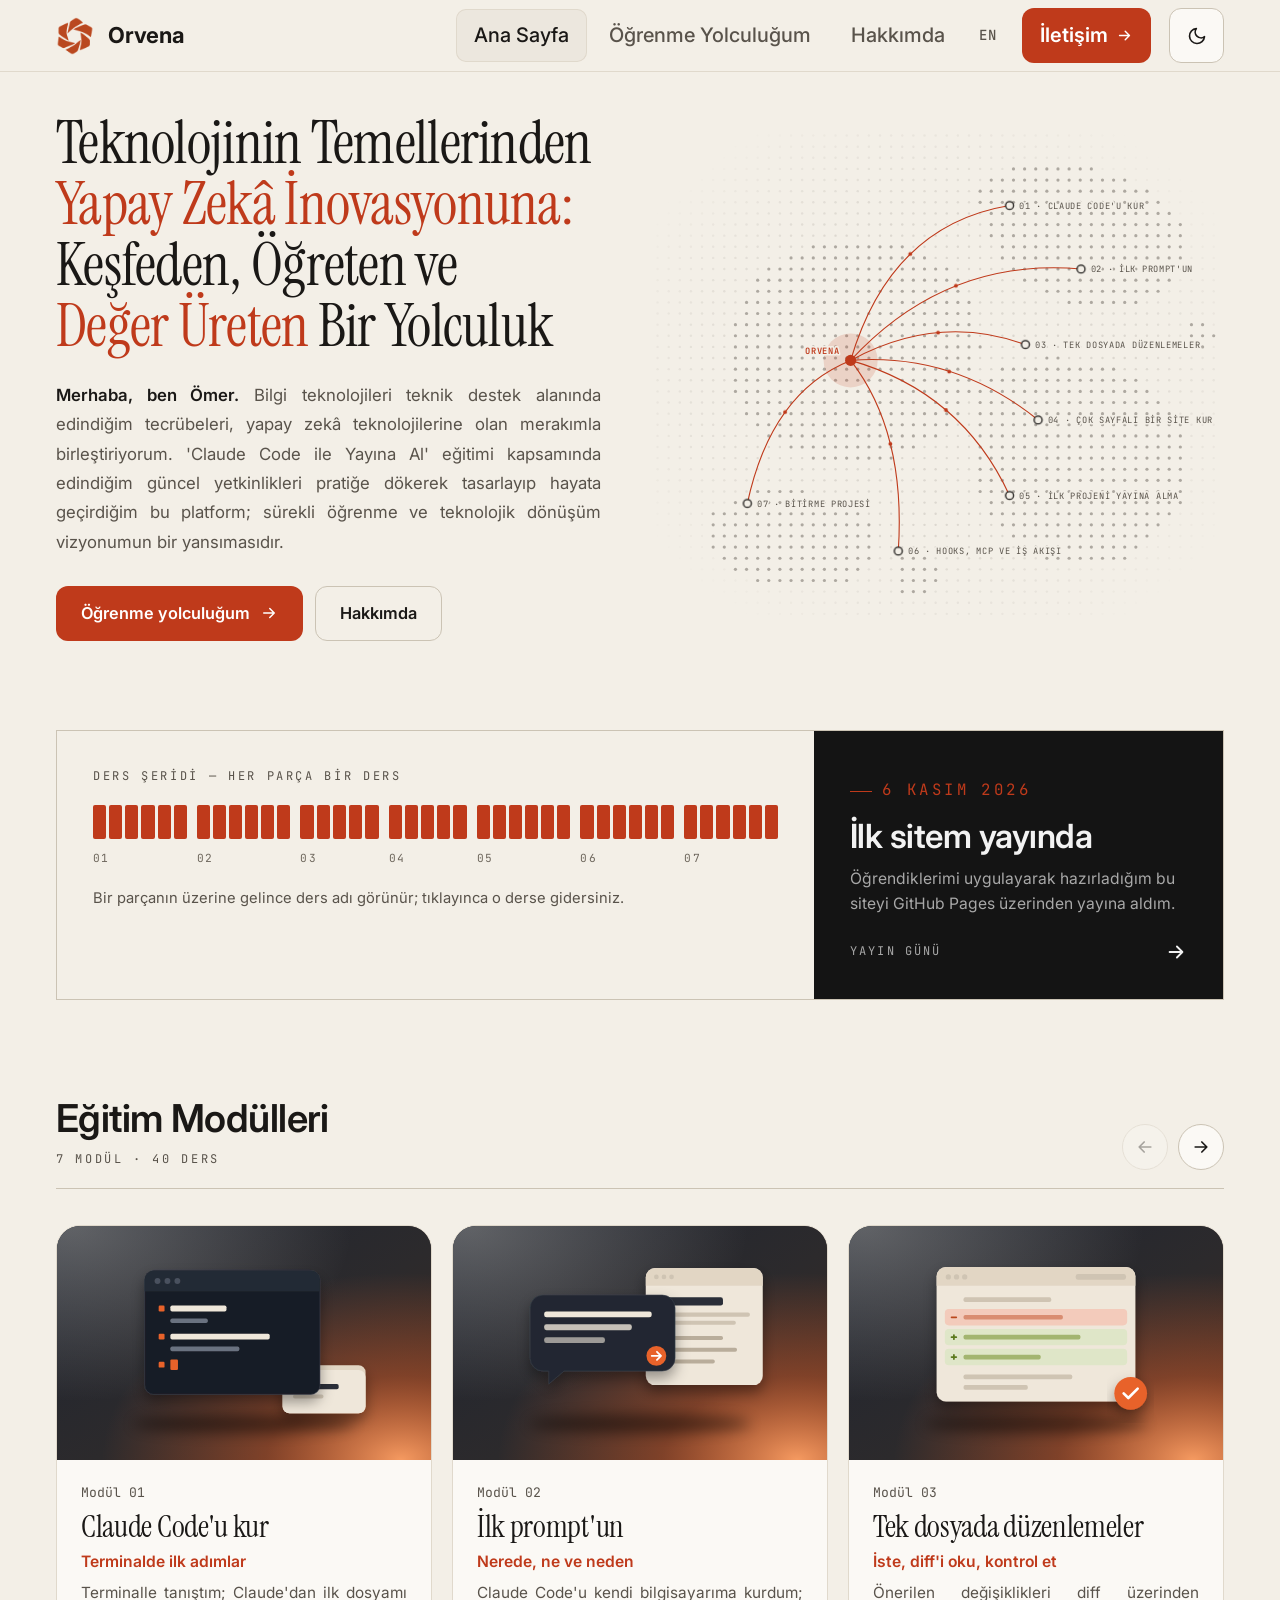
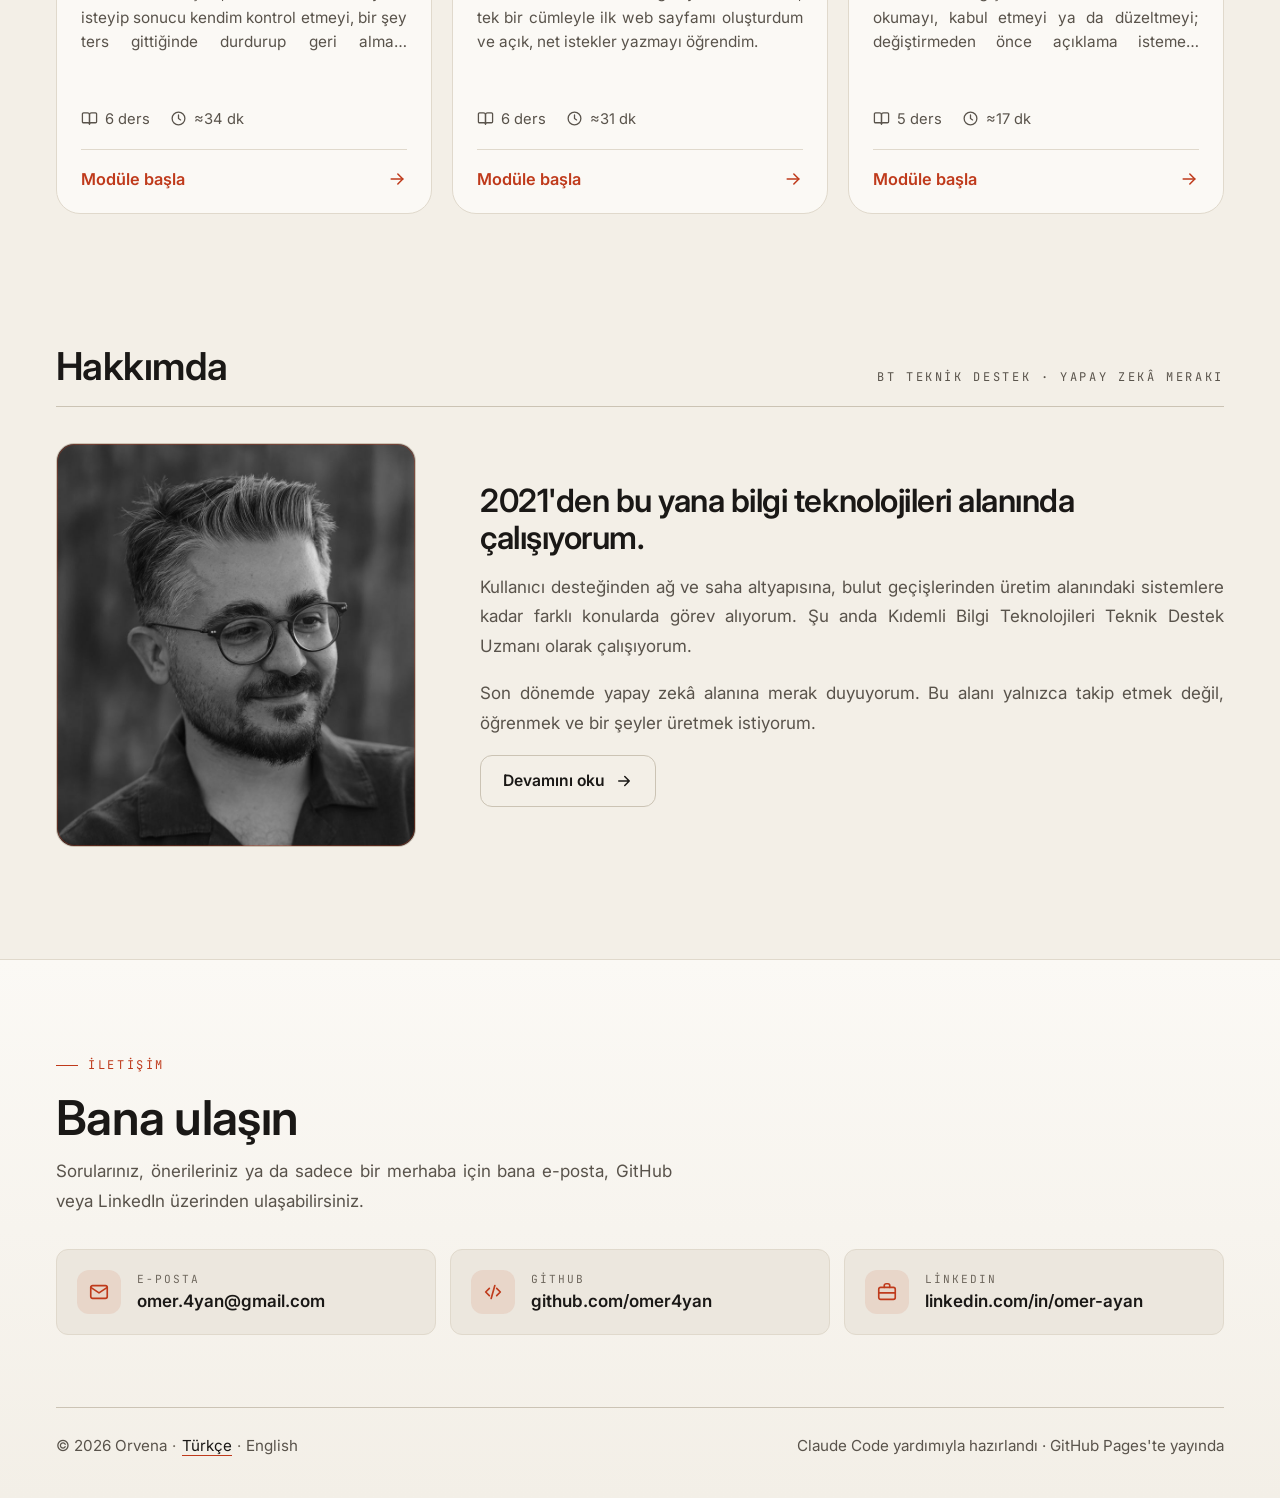
==== commit 46cf1687: "Canlı harita, ilk ekranda butonlar ve sadeleştirilmiş Hakkımda - Harita: noktalar canvas'ta çiziliyo" ====
--- a/index.html
+++ b/index.html
@@ -63,7 +63,9 @@
         </div>
       </div>
 
-      <figure class="hero2__map">
+      <figure class="hero2__map" data-map>
+        <div class="map-stage">
+        <canvas class="map-dots" aria-hidden="true"></canvas>
         <svg viewBox="0 0 720 620" role="img" aria-labelledby="map-title">
           <title id="map-title">Orvena başlangıç noktasını kursun 7 modülüne bağlayan dekoratif harita</title>
           <defs>
@@ -83,9 +85,10 @@
               </g>
             </mask>
           </defs>
-          <rect width="720" height="620" fill="url(#p-field)" mask="url(#m-fade)"/>
-          <rect width="720" height="620" fill="url(#p-land)" mask="url(#m-land)"/>
-
+          <rect class="map-pattern" width="720" height="620" fill="url(#p-field)" mask="url(#m-fade)"/>
+          <rect class="map-pattern" width="720" height="620" fill="url(#p-land)" mask="url(#m-land)"/>
+
+          <g class="map-fg">
           <circle class="map-hub-glow" cx="250" cy="290" r="34"/>
 
           <g style="--i:0"><path class="map-line" pathLength="1" d="M250 290Q300 120 450 95"/><circle class="map-mid" cx="325" cy="156" r="2.4"/><circle class="map-node" cx="450" cy="95" r="5"/><text class="map-label" x="462" y="99">01 · CLAUDE CODE'U KUR</text></g>
@@ -96,13 +99,12 @@
           <g style="--i:5"><path class="map-line" pathLength="1" d="M250 290Q320 380 310 530"/><circle class="map-mid" cx="300" cy="395" r="2.4"/><circle class="map-node" cx="310" cy="530" r="5"/><text class="map-label" x="322" y="534">06 · HOOKS, MCP VE İŞ AKIŞI</text></g>
           <g style="--i:6"><path class="map-line" pathLength="1" d="M250 290Q150 330 120 470"/><circle class="map-mid" cx="167.5" cy="355" r="2.4"/><circle class="map-node" cx="120" cy="470" r="5"/><text class="map-label" x="132" y="474">07 · BİTİRME PROJESİ</text></g>
 
+          <g class="map-flow" aria-hidden="true"></g>
           <circle class="map-hub" cx="250" cy="290" r="7"/>
           <text class="map-label map-label--hub" x="236" y="282" text-anchor="end">ORVENA</text>
+          </g>
         </svg>
-        <figcaption class="hero2__legend">
-          <span><i class="legend-dot" aria-hidden="true"></i>Başlangıç noktası</span>
-          <span><i class="legend-dot legend-dot--node" aria-hidden="true"></i>Kursun 7 modülü (temsili)</span>
-        </figcaption>
+        </div>
       </figure>
     </section>
 
@@ -277,6 +279,7 @@
   </footer>
 
   <script src="assets/js/modules.js" defer></script>
+  <script src="assets/js/map.js" defer></script>
   <script src="assets/js/main.js" defer></script>
 </body>
 </html>
--- a/assets/css/style.css
+++ b/assets/css/style.css
@@ -962,6 +962,19 @@
   line-clamp: 3;
   overflow: hidden;
   min-height: calc(1.6em * 3);
+  /* İki yana yasla; satır yüksekliği 3 satırlık sınırla uyumlu kalsın diye ortak kurala eklenmedi */
+  text-align: justify;
+  text-align-last: left;
+  -webkit-hyphens: auto;
+  hyphens: auto;
+}
+
+@media (max-width: 640px) {
+  .mcard__desc {
+    text-align: left;
+    -webkit-hyphens: manual;
+    hyphens: manual;
+  }
 }
 
 .mcard__meta {
@@ -1993,14 +2006,7 @@
   font-size: clamp(2.4rem, 6vw, 4.2rem);
   font-weight: 600;
   letter-spacing: -0.03em;
-  margin: 18px 0 8px;
-}
-
-.about-hero__role {
-  color: var(--accent);
-  font-weight: 500;
-  font-size: 1.1rem;
-  margin-bottom: 28px;
+  margin: 18px 0 28px;
 }
 
 .about-hero__text p {
@@ -2014,194 +2020,6 @@
   flex-wrap: wrap;
   gap: 12px;
   margin-top: 28px;
-}
-
-.xp {
-  margin-top: 28px;
-}
-
-.xp__company {
-  display: flex;
-  justify-content: space-between;
-  flex-wrap: wrap;
-  gap: 6px 20px;
-  align-items: baseline;
-  margin-bottom: 22px;
-}
-
-.xp__company h3 {
-  font-size: clamp(1.15rem, 2vw, 1.35rem);
-  font-weight: 600;
-}
-
-.roles {
-  list-style: none;
-  margin: 0;
-  padding: 0;
-}
-
-.role {
-  position: relative;
-  padding: 0 0 36px 40px;
-}
-
-.role::before {
-  content: "";
-  position: absolute;
-  left: 9px;
-  top: 26px;
-  bottom: 0;
-  width: 1px;
-  background: var(--line-strong);
-}
-
-.role:last-child::before {
-  display: none;
-}
-
-.role::after {
-  content: "";
-  position: absolute;
-  left: 0;
-  top: 6px;
-  width: 19px;
-  height: 19px;
-  border-radius: 50%;
-  border: 2px solid var(--accent);
-  background: var(--bg);
-}
-
-.role:first-child::after {
-  background: var(--accent);
-}
-
-.role__head {
-  display: flex;
-  justify-content: space-between;
-  flex-wrap: wrap;
-  gap: 4px 16px;
-  align-items: baseline;
-}
-
-.role__head h4 {
-  font-size: 1.1rem;
-  font-weight: 600;
-}
-
-.role__date {
-  font-family: var(--font-mono);
-  font-size: 0.78rem;
-  letter-spacing: 0.06em;
-  color: var(--muted);
-}
-
-.role ul {
-  margin: 14px 0 0;
-  padding: 0;
-  list-style: none;
-  display: grid;
-  gap: 10px;
-}
-
-.role ul li {
-  padding: 14px 16px;
-  border: 1px solid var(--line);
-  border-radius: var(--radius-sm);
-  background: var(--panel);
-  color: var(--text-soft);
-  font-size: 0.97rem;
-  line-height: 1.6;
-}
-
-.role ul li strong {
-  color: var(--text);
-  font-weight: 600;
-}
-
-.cards-2 {
-  display: grid;
-  grid-template-columns: repeat(2, minmax(0, 1fr));
-  gap: 14px;
-  margin-top: 28px;
-}
-
-.info-card {
-  border: 1px solid var(--line);
-  border-radius: var(--radius-sm);
-  background: var(--panel);
-  padding: 22px;
-}
-
-.info-card .eyebrow {
-  font-size: 0.7rem;
-}
-
-.info-card h3 {
-  font-size: 1.15rem;
-  font-weight: 600;
-  margin: 10px 0 4px;
-}
-
-.info-card p {
-  margin: 0;
-  color: var(--muted);
-}
-
-.cert-list {
-  list-style: none;
-  margin: 28px 0 0;
-  padding: 0;
-}
-
-.cert-list li {
-  display: grid;
-  grid-template-columns: minmax(0, 1fr) auto;
-  gap: 6px 24px;
-  align-items: baseline;
-  padding: 18px 4px;
-  border-bottom: 1px solid var(--line);
-}
-
-.cert-list strong {
-  font-weight: 600;
-}
-
-.cert-list span {
-  color: var(--muted);
-  font-size: 0.95rem;
-}
-
-.cert-list .cert-date {
-  font-family: var(--font-mono);
-  font-size: 0.78rem;
-  color: var(--muted);
-  white-space: nowrap;
-}
-
-.tags {
-  display: flex;
-  flex-wrap: wrap;
-  gap: 10px;
-  margin-top: 28px;
-  padding: 0;
-  list-style: none;
-}
-
-.tags li {
-  padding: 9px 14px;
-  border: 1px solid var(--line-strong);
-  border-radius: 10px;
-  background: var(--panel);
-  font-size: 0.93rem;
-}
-
-.lang-line {
-  margin-top: 22px;
-  color: var(--muted);
-}
-
-.lang-line strong {
-  color: var(--text);
 }
 
 /* =========================================================
@@ -2415,21 +2233,6 @@
     max-width: 300px;
   }
 
-  .cards-2 {
-    grid-template-columns: minmax(0, 1fr);
-  }
-
-  .cert-list li {
-    grid-template-columns: minmax(0, 1fr);
-  }
-
-  .role {
-    padding-left: 32px;
-  }
-
-  .footer-note {
-    flex-direction: column;
-  }
 }
 
 @media (prefers-reduced-motion: reduce) {
--- a/assets/css/home.css
+++ b/assets/css/home.css
@@ -1,14 +1,16 @@
 /* =========================================================
-   Ana sayfa: editoryal giriş alanı (solda metin, sağda noktalı harita)
+   Ana sayfa: editoryal giriş alanı (solda metin, sağda canlı noktalı harita)
    Üst menü, kenar boşluğu ve genişlik style.css içindeki ortak değerleri kullanır.
+   Hedef: sayfa ilk açıldığında, kaydırmadan "Öğrenme yolculuğum" butonu görünsün.
+   Bu yüzden başlık boyutu ekran genişliğinin yanında yüksekliğine göre de sınırlanır.
    ========================================================= */
 
 .hero2 {
   display: grid;
   grid-template-columns: minmax(0, 1fr) minmax(0, 1.05fr);
-  align-items: center;
+  align-items: start;
   gap: clamp(32px, 4vw, 72px);
-  padding-top: clamp(40px, 6vw, 88px);
+  padding-top: clamp(20px, 4.5vh, 56px);
   padding-bottom: clamp(56px, 7vw, 104px);
 }
 
@@ -16,12 +18,13 @@
   min-width: 0;
 }
 
-/* Uzun başlık: zarif, dar serif; vurgu yalnızca renkle */
+/* Uzun başlık: zarif, dar serif; vurgu yalnızca renkle.
+   Boyut hem genişliğe (vw) hem yüksekliğe (vh) göre; hangisi küçükse o. */
 .hero2__title {
   margin: 0;
   font-family: "Instrument Serif", Georgia, "Times New Roman", serif;
   font-weight: 400;
-  font-size: clamp(2.5rem, 1.4rem + 3.4vw, 5rem);
+  font-size: clamp(2.1rem, min(4.6vw, 8.2vh), 4.6rem);
   line-height: 1.04;
   letter-spacing: -0.012em;
   color: var(--text);
@@ -33,8 +36,8 @@
 }
 
 .hero2__desc {
-  margin: 30px 0 0;
-  font-size: 1.1rem;
+  margin: clamp(16px, 2.6vh, 28px) 0 0;
+  font-size: 1.05rem;
   color: var(--muted);
 }
 
@@ -47,26 +50,50 @@
   display: flex;
   flex-wrap: wrap;
   gap: 12px;
-  margin-top: 36px;
+  margin-top: clamp(20px, 3.2vh, 34px);
 }
 
 .hero2__actions .btn {
-  min-height: 54px;
-  padding: 14px 24px;
+  min-height: 52px;
+  padding: 13px 24px;
   font-size: 1.02rem;
 }
 
-/* Sağ: noktalı harita */
+/* ---------- Sağ: canlı noktalı harita ---------- */
 .hero2__map {
   margin: 0;
   min-width: 0;
+  align-self: center;
+  /* Harita ekran yüksekliğini aşmasın, metni aşağı itmesin */
+  max-width: calc((100vh - var(--header-h) - 48px) * 720 / 620);
+  width: 100%;
+  justify-self: end;
+}
+
+.map-stage {
+  position: relative;
+  aspect-ratio: 720 / 620;
+}
+
+.map-dots {
+  position: absolute;
+  inset: 0;
+  width: 100%;
+  height: 100%;
+  pointer-events: none;
 }
 
 .hero2__map svg {
+  position: relative;
   display: block;
   width: 100%;
   height: auto;
   overflow: visible;
+}
+
+/* JavaScript çalışınca noktalar canvas'ta çizilir; yedek desen gizlenir */
+.hero2__map.is-live .map-pattern {
+  display: none;
 }
 
 .map-field {
@@ -87,6 +114,12 @@
 
 .map-mid {
   fill: var(--accent);
+}
+
+/* ORVENA'dan modüllere akan noktalar */
+.map-flow-dot {
+  fill: var(--accent);
+  opacity: 0;
 }
 
 .map-node {
@@ -120,36 +153,7 @@
   font-weight: 600;
 }
 
-.hero2__legend {
-  display: flex;
-  flex-wrap: wrap;
-  gap: 8px 24px;
-  margin-top: 10px;
-  font-family: var(--font-mono);
-  font-size: 0.74rem;
-  letter-spacing: 0.04em;
-  color: var(--dim);
-}
-
-.hero2__legend span {
-  display: inline-flex;
-  align-items: center;
-  gap: 8px;
-}
-
-.legend-dot {
-  width: 9px;
-  height: 9px;
-  border-radius: 50%;
-  background: var(--accent);
-}
-
-.legend-dot--node {
-  background: transparent;
-  border: 1.5px solid var(--text);
-}
-
-/* Hafif açılış animasyonu: çizgiler sırayla çizilir */
+/* Açılış animasyonu: çizgiler sırayla çizilir */
 @media (prefers-reduced-motion: no-preference) {
   .map-line {
     stroke-dasharray: 1;
@@ -198,21 +202,45 @@
   }
 }
 
-/* Tablet ve mobil: harita metnin altına geçer */
+/* ---------- Tablet ve mobil: harita metnin altına geçer ---------- */
 @media (max-width: 1023px) {
   .hero2 {
     grid-template-columns: minmax(0, 1fr);
-    gap: 40px;
+    gap: 36px;
   }
 
   .hero2__map {
+    justify-self: start;
     max-width: 680px;
   }
 }
 
 @media (max-width: 640px) {
+  .hero2 {
+    padding-top: 18px;
+  }
+
+  .hero2__title {
+    font-size: clamp(1.9rem, 8.6vw, 2.4rem);
+    line-height: 1.05;
+  }
+
   .hero2__desc {
-    font-size: 1rem;
+    margin-top: 14px;
+    font-size: 0.95rem;
+    line-height: 1.6;
+  }
+
+  .hero2__actions {
+    margin-top: 18px;
+    gap: 10px;
+  }
+
+  .hero2__actions .btn {
+    flex: 1 1 auto;
+    min-height: 48px;
+    padding: 12px 18px;
+    font-size: 0.98rem;
   }
 
   /* Harita küçüldüğünde modül etiketleri okunamayacak kadar küçülür;
@@ -220,8 +248,4 @@
   .map-label:not(.map-label--hub) {
     display: none;
   }
-
-  .hero2__actions .btn {
-    flex: 1 1 100%;
-  }
-}
+}
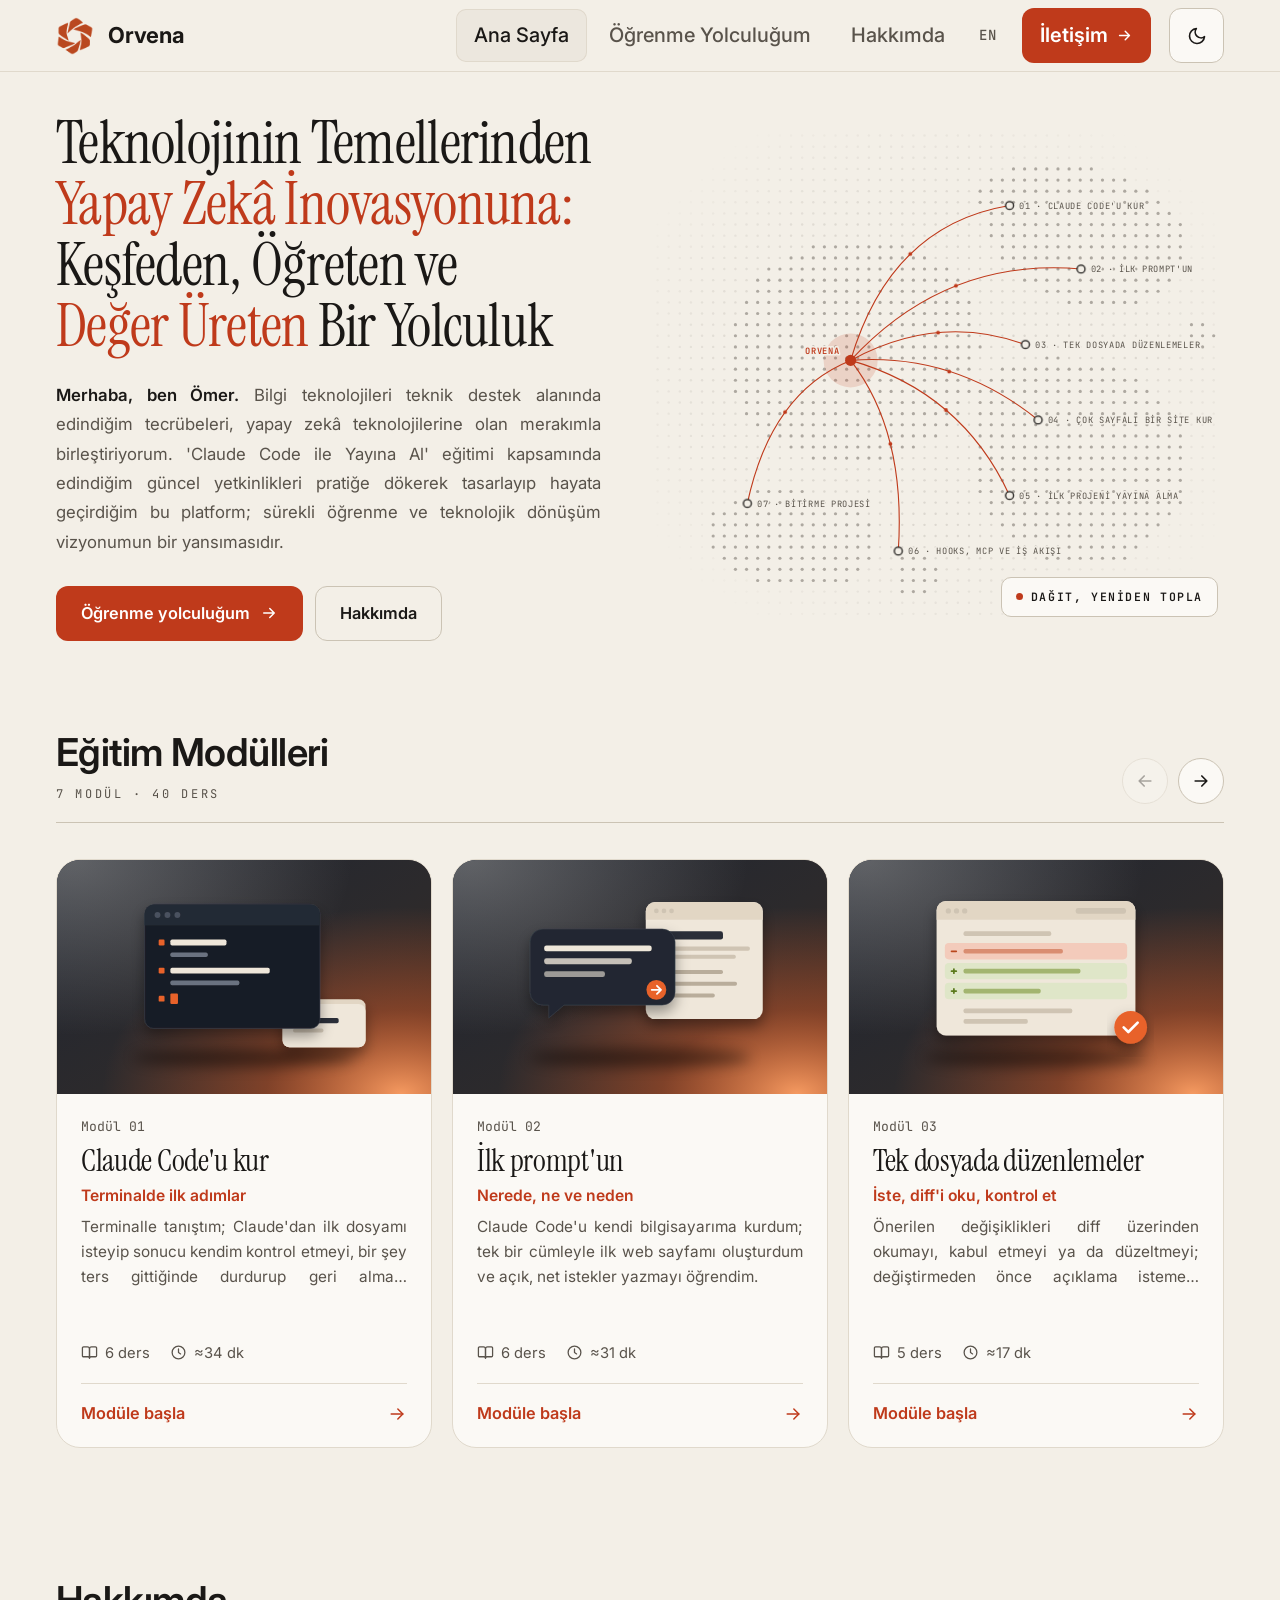
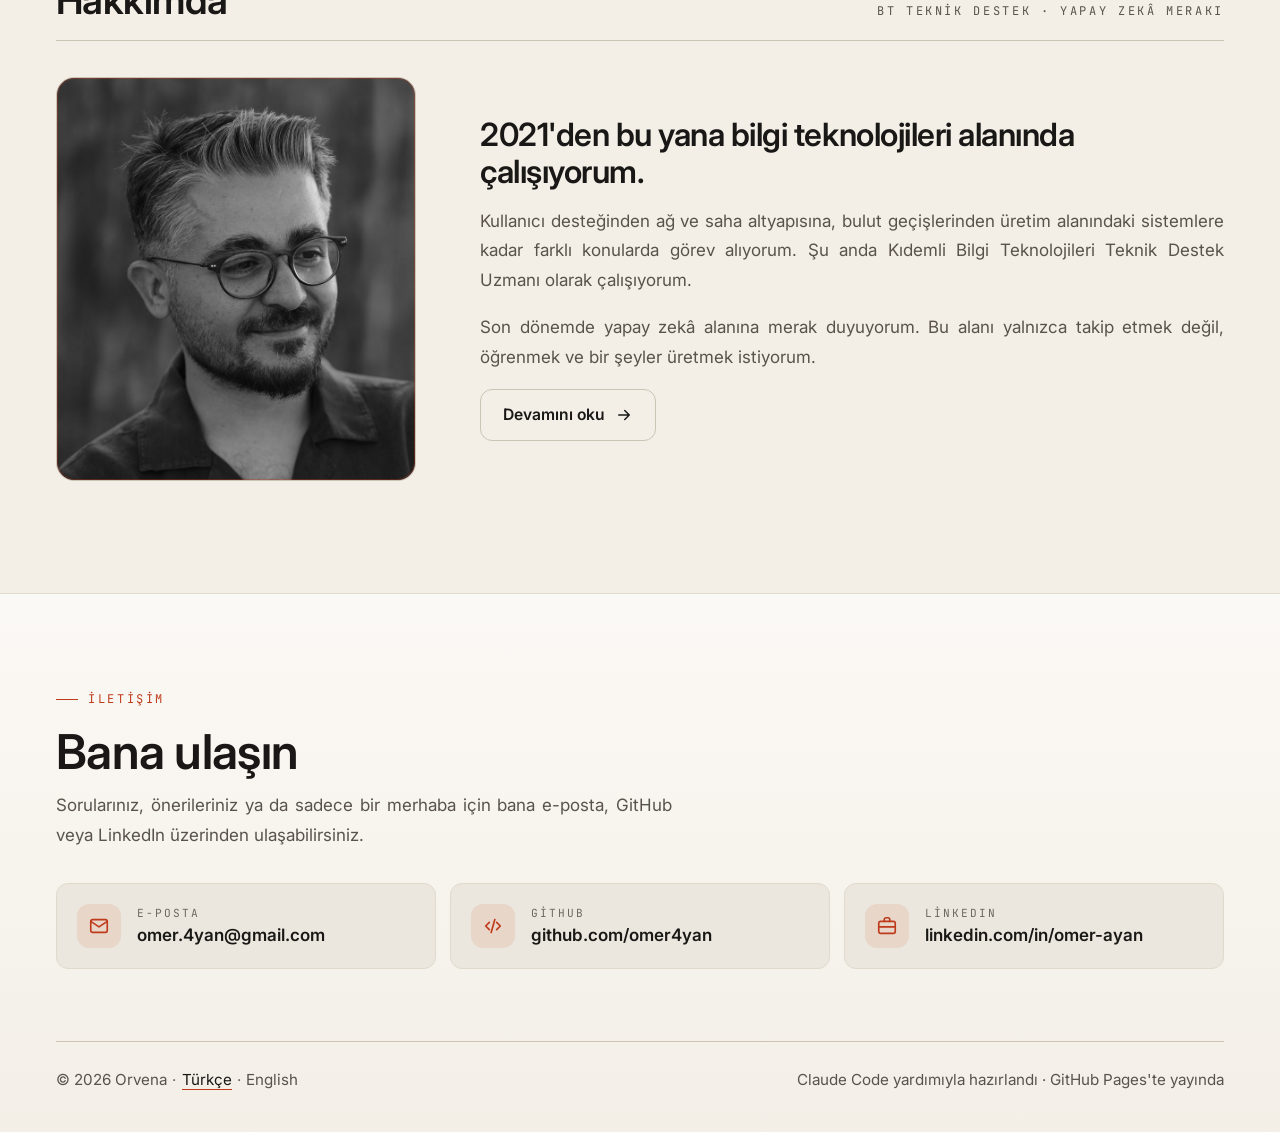
==== commit 9c26e3ca: "Harita animasyonunu referansa göre yenile, "Dağıt, yeniden topla" ekle, ders şeridini kaldır - Harit" ====
--- a/index.html
+++ b/index.html
@@ -88,7 +88,7 @@
           <rect class="map-pattern" width="720" height="620" fill="url(#p-field)" mask="url(#m-fade)"/>
           <rect class="map-pattern" width="720" height="620" fill="url(#p-land)" mask="url(#m-land)"/>
 
-          <g class="map-fg">
+          <g class="map-fg is-drawing">
           <circle class="map-hub-glow" cx="250" cy="290" r="34"/>
 
           <g style="--i:0"><path class="map-line" pathLength="1" d="M250 290Q300 120 450 95"/><circle class="map-mid" cx="325" cy="156" r="2.4"/><circle class="map-node" cx="450" cy="95" r="5"/><text class="map-label" x="462" y="99">01 · CLAUDE CODE'U KUR</text></g>
@@ -105,107 +105,10 @@
           </g>
         </svg>
         </div>
+        <button class="map-scatter" type="button" hidden><span class="map-scatter__dot" aria-hidden="true"></span>Dağıt, yeniden topla</button>
       </figure>
     </section>
 
-    <!-- Ders şeridi + yayın kartı -->
-    <section class="container" aria-label="Kursun dersleri ve ilk sitemin yayını">
-      <div class="overview">
-        <div class="strip-box">
-          <p class="eyebrow strip-box__label">Ders şeridi — her parça bir ders</p>
-          <div class="strip" id="strip">
-            <div class="strip__group" style="--count:6">
-              <div class="strip__cells">
-                <a class="strip__cell" href="yolculuk.html#m1-d1" data-tip="Modül 01 · Terminalin, tarayıcıda" aria-label="Modül 01: Terminalin, tarayıcıda" title="Modül 01 · Terminalin, tarayıcıda"></a>
-                <a class="strip__cell" href="yolculuk.html#m1-d2" data-tip="Modül 01 · İlk dosyan" aria-label="Modül 01: İlk dosyan" title="Modül 01 · İlk dosyan"></a>
-                <a class="strip__cell" href="yolculuk.html#m1-d3" data-tip="Modül 01 · O dosya nereye gitti?" aria-label="Modül 01: O dosya nereye gitti?" title="Modül 01 · O dosya nereye gitti?"></a>
-                <a class="strip__cell" href="yolculuk.html#m1-d4" data-tip="Modül 01 · Claude yanlış yaptığında" aria-label="Modül 01: Claude yanlış yaptığında" title="Modül 01 · Claude yanlış yaptığında"></a>
-                <a class="strip__cell" href="yolculuk.html#m1-d5" data-tip="Modül 01 · Claude neye izinli" aria-label="Modül 01: Claude neye izinli" title="Modül 01 · Claude neye izinli"></a>
-                <a class="strip__cell" href="yolculuk.html#m1-d6" data-tip="Modül 01 · Modül 1 özeti" aria-label="Modül 01: Modül 1 özeti" title="Modül 01 · Modül 1 özeti"></a>
-              </div>
-              <span class="strip__num">01</span>
-            </div>
-            <div class="strip__group" style="--count:6">
-              <div class="strip__cells">
-                <a class="strip__cell" href="yolculuk.html#m2-d1" data-tip="Modül 02 · Bir prompt'un anatomisi" aria-label="Modül 02: Bir prompt'un anatomisi" title="Modül 02 · Bir prompt'un anatomisi"></a>
-                <a class="strip__cell" href="yolculuk.html#m2-d2" data-tip="Modül 02 · Netlik kaldıracı" aria-label="Modül 02: Netlik kaldıracı" title="Modül 02 · Netlik kaldıracı"></a>
-                <a class="strip__cell" href="yolculuk.html#m2-d3" data-tip="Modül 02 · Bağlam pencereleri ve /clear" aria-label="Modül 02: Bağlam pencereleri ve /clear" title="Modül 02 · Bağlam pencereleri ve /clear"></a>
-                <a class="strip__cell" href="yolculuk.html#m2-d4" data-tip="Modül 02 · Slash komutları" aria-label="Modül 02: Slash komutları" title="Modül 02 · Slash komutları"></a>
-                <a class="strip__cell" href="yolculuk.html#m2-d5" data-tip="Modül 02 · @file ve @directory" aria-label="Modül 02: @file ve @directory" title="Modül 02 · @file ve @directory"></a>
-                <a class="strip__cell" href="yolculuk.html#m2-d6" data-tip="Modül 02 · Modül 2 özeti" aria-label="Modül 02: Modül 2 özeti" title="Modül 02 · Modül 2 özeti"></a>
-              </div>
-              <span class="strip__num">02</span>
-            </div>
-            <div class="strip__group" style="--count:5">
-              <div class="strip__cells">
-                <a class="strip__cell" href="yolculuk.html#m3-d1" data-tip="Modül 03 · Bir diff okuma" aria-label="Modül 03: Bir diff okuma" title="Modül 03 · Bir diff okuma"></a>
-                <a class="strip__cell" href="yolculuk.html#m3-d2" data-tip="Modül 03 · Düzenlemeleri kabul etme ve ayarlama" aria-label="Modül 03: Düzenlemeleri kabul etme ve ayarlama" title="Modül 03 · Düzenlemeleri kabul etme ve ayarlama"></a>
-                <a class="strip__cell" href="yolculuk.html#m3-d3" data-tip="Modül 03 · Açıklama isteme" aria-label="Modül 03: Açıklama isteme" title="Modül 03 · Açıklama isteme"></a>
-                <a class="strip__cell" href="yolculuk.html#m3-d4" data-tip="Modül 03 · Küçük refaktörler" aria-label="Modül 03: Küçük refaktörler" title="Modül 03 · Küçük refaktörler"></a>
-                <a class="strip__cell" href="yolculuk.html#m3-d5" data-tip="Modül 03 · Modül 3 özeti" aria-label="Modül 03: Modül 3 özeti" title="Modül 03 · Modül 3 özeti"></a>
-              </div>
-              <span class="strip__num">03</span>
-            </div>
-            <div class="strip__group" style="--count:5">
-              <div class="strip__cells">
-                <a class="strip__cell" href="yolculuk.html#m4-d1" data-tip="Modül 04 · Planlama neden önemli" aria-label="Modül 04: Planlama neden önemli" title="Modül 04 · Planlama neden önemli"></a>
-                <a class="strip__cell" href="yolculuk.html#m4-d2" data-tip="Modül 04 · Dosyalar arası düzenlemeler" aria-label="Modül 04: Dosyalar arası düzenlemeler" title="Modül 04 · Dosyalar arası düzenlemeler"></a>
-                <a class="strip__cell" href="yolculuk.html#m4-d3" data-tip="Modül 04 · Görevleri parçalara bölme" aria-label="Modül 04: Görevleri parçalara bölme" title="Modül 04 · Görevleri parçalara bölme"></a>
-                <a class="strip__cell" href="yolculuk.html#m4-d4" data-tip="Modül 04 · Kendi diff'ini gözden geçirme" aria-label="Modül 04: Kendi diff'ini gözden geçirme" title="Modül 04 · Kendi diff'ini gözden geçirme"></a>
-                <a class="strip__cell" href="yolculuk.html#m4-d5" data-tip="Modül 04 · Modül 4 özeti" aria-label="Modül 04: Modül 4 özeti" title="Modül 04 · Modül 4 özeti"></a>
-              </div>
-              <span class="strip__num">04</span>
-            </div>
-            <div class="strip__group" style="--count:6">
-              <div class="strip__cells">
-                <a class="strip__cell" href="yolculuk.html#m5-d1" data-tip="Modül 05 · Localhost ile yayındaki web" aria-label="Modül 05: Localhost ile yayındaki web" title="Modül 05 · Localhost ile yayındaki web"></a>
-                <a class="strip__cell" href="yolculuk.html#m5-d2" data-tip="Modül 05 · Git: ihtiyacın olan beş komut" aria-label="Modül 05: Git: ihtiyacın olan beş komut" title="Modül 05 · Git: ihtiyacın olan beş komut"></a>
-                <a class="strip__cell" href="yolculuk.html#m5-d3" data-tip="Modül 05 · Vercel'e deploy" aria-label="Modül 05: Vercel'e deploy" title="Modül 05 · Vercel'e deploy"></a>
-                <a class="strip__cell" href="yolculuk.html#m5-d4" data-tip="Modül 05 · Ortam değişkenleri ve sırlar" aria-label="Modül 05: Ortam değişkenleri ve sırlar" title="Modül 05 · Ortam değişkenleri ve sırlar"></a>
-                <a class="strip__cell" href="yolculuk.html#m5-d5" data-tip="Modül 05 · Alan adları, HTTPS ve gerçekten yayınlama" aria-label="Modül 05: Alan adları, HTTPS ve gerçekten yayınlama" title="Modül 05 · Alan adları, HTTPS ve gerçekten yayınlama"></a>
-                <a class="strip__cell" href="yolculuk.html#m5-d6" data-tip="Modül 05 · Modül 5 özeti" aria-label="Modül 05: Modül 5 özeti" title="Modül 05 · Modül 5 özeti"></a>
-              </div>
-              <span class="strip__num">05</span>
-            </div>
-            <div class="strip__group" style="--count:6">
-              <div class="strip__cells">
-                <a class="strip__cell" href="yolculuk.html#m6-d1" data-tip="Modül 06 · CLAUDE.md: projeni Claude'a öğret" aria-label="Modül 06: CLAUDE.md: projeni Claude'a öğret" title="Modül 06 · CLAUDE.md: projeni Claude'a öğret"></a>
-                <a class="strip__cell" href="yolculuk.html#m6-d2" data-tip="Modül 06 · Slash komutları ve subagent'lar" aria-label="Modül 06: Slash komutları ve subagent'lar" title="Modül 06 · Slash komutları ve subagent'lar"></a>
-                <a class="strip__cell" href="yolculuk.html#m6-d3" data-tip="Modül 06 · Hooks: sıkıcı kısımları otomatikleştir" aria-label="Modül 06: Hooks: sıkıcı kısımları otomatikleştir" title="Modül 06 · Hooks: sıkıcı kısımları otomatikleştir"></a>
-                <a class="strip__cell" href="yolculuk.html#m6-d4" data-tip="Modül 06 · MCP: Claude'a yeni araçlar ver" aria-label="Modül 06: MCP: Claude'a yeni araçlar ver" title="Modül 06 · MCP: Claude'a yeni araçlar ver"></a>
-                <a class="strip__cell" href="yolculuk.html#m6-d5" data-tip="Modül 06 · Terminalin ötesi: Agent SDK" aria-label="Modül 06: Terminalin ötesi: Agent SDK" title="Modül 06 · Terminalin ötesi: Agent SDK"></a>
-                <a class="strip__cell" href="yolculuk.html#m6-d6" data-tip="Modül 06 · Modül 6 özeti" aria-label="Modül 06: Modül 6 özeti" title="Modül 06 · Modül 6 özeti"></a>
-              </div>
-              <span class="strip__num">06</span>
-            </div>
-            <div class="strip__group" style="--count:6">
-              <div class="strip__cells">
-                <a class="strip__cell" href="yolculuk.html#m7-d1" data-tip="Modül 07 · Bitirme projesinin brief'i" aria-label="Modül 07: Bitirme projesinin brief'i" title="Modül 07 · Bitirme projesinin brief'i"></a>
-                <a class="strip__cell" href="yolculuk.html#m7-d2" data-tip="Modül 07 · Sayfaları kur, ilk gün deploy et" aria-label="Modül 07: Sayfaları kur, ilk gün deploy et" title="Modül 07 · Sayfaları kur, ilk gün deploy et"></a>
-                <a class="strip__cell" href="yolculuk.html#m7-d3" data-tip="Modül 07 · Gerçek içerikle doldur" aria-label="Modül 07: Gerçek içerikle doldur" title="Modül 07 · Gerçek içerikle doldur"></a>
-                <a class="strip__cell" href="yolculuk.html#m7-d4" data-tip="Modül 07 · Sana ulaşmanın bir yolunu ekle" aria-label="Modül 07: Sana ulaşmanın bir yolunu ekle" title="Modül 07 · Sana ulaşmanın bir yolunu ekle"></a>
-                <a class="strip__cell" href="yolculuk.html#m7-d5" data-tip="Modül 07 · Cilala, gözden geçir ve yayınla" aria-label="Modül 07: Cilala, gözden geçir ve yayınla" title="Modül 07 · Cilala, gözden geçir ve yayınla"></a>
-                <a class="strip__cell" href="yolculuk.html#m7-d6" data-tip="Modül 07 · Modül 7 özeti: yayınladın" aria-label="Modül 07: Modül 7 özeti: yayınladın" title="Modül 07 · Modül 7 özeti: yayınladın"></a>
-              </div>
-              <span class="strip__num">07</span>
-            </div>
-          </div>
-          <p class="strip-tip" id="strip-tip" aria-live="polite">Bir parçanın üzerine gelince ders adı görünür; tıklayınca o derse gidersiniz.</p>
-        </div>
-
-        <a class="launch-card" href="yolculuk.html#yayin-gunu">
-          <div>
-            <p class="eyebrow dash">6 Kasım 2026</p>
-            <h2>İlk sitem yayında</h2>
-            <p>Öğrendiklerimi uygulayarak hazırladığım bu siteyi GitHub Pages üzerinden yayına aldım.</p>
-          </div>
-          <div class="launch-card__foot">
-            <span>Yayın günü</span>
-            <svg viewBox="0 0 24 24" fill="none" stroke="currentColor" stroke-width="2" stroke-linecap="round" stroke-linejoin="round" aria-hidden="true"><path d="M5 12h14M13 6l6 6-6 6"/></svg>
-          </div>
-        </a>
-      </div>
-    </section>
 
     <!-- Eğitim Modülleri (kartlar assets/js/modules.js içindeki veriden üretilir) -->
     <section class="section container modules" aria-labelledby="modules-title" data-modules-carousel>
--- a/assets/css/style.css
+++ b/assets/css/style.css
@@ -586,177 +586,6 @@
   display: block;
 }
 
-/* ---------- Ana sayfa: giriş alanı ---------- */
-
-.hero {
-  padding-top: clamp(40px, 7vw, 88px);
-  padding-bottom: clamp(32px, 5vw, 56px);
-}
-
-.hero__meta {
-  display: flex;
-  justify-content: space-between;
-  align-items: center;
-  flex-wrap: wrap;
-  gap: 8px 24px;
-  padding-bottom: 18px;
-  border-bottom: 1px solid var(--line-strong);
-}
-
-.hero__title {
-  margin: clamp(20px, 3vw, 32px) 0 clamp(18px, 2.5vw, 28px);
-  font-size: clamp(3.4rem, 14vw, 10.5rem);
-  font-weight: 600;
-  line-height: 0.88;
-  letter-spacing: -0.035em;
-  text-transform: uppercase;
-}
-
-.hero__lead {
-  font-size: clamp(1.15rem, 2.2vw, 1.45rem);
-  color: var(--text);
-  max-width: 34ch;
-  margin-bottom: 18px;
-  line-height: 1.4;
-}
-
-.hero__intro {
-  color: var(--muted);
-  max-width: 62ch;
-  margin-bottom: 28px;
-}
-
-.hero__actions {
-  display: flex;
-  flex-wrap: wrap;
-  gap: 12px;
-}
-
-/* ---------- Ana sayfa: ders şeridi + yayın kartı ---------- */
-
-.overview {
-  display: grid;
-  grid-template-columns: minmax(0, 1.85fr) minmax(0, 1fr);
-  border: 1px solid var(--line-strong);
-  margin-bottom: clamp(56px, 8vw, 96px);
-}
-
-.strip-box {
-  padding: clamp(24px, 3vw, 36px);
-  min-width: 0;
-}
-
-.strip-box__label {
-  margin-bottom: 18px;
-}
-
-.strip {
-  display: flex;
-  gap: 10px;
-}
-
-.strip__group {
-  flex: var(--count, 6) 1 0;
-  display: flex;
-  flex-direction: column;
-  gap: 10px;
-  min-width: 0;
-}
-
-.strip__cells {
-  display: flex;
-  gap: 3px;
-}
-
-.strip__cell {
-  position: relative;
-  flex: 1 1 0;
-  height: 34px;
-  background: var(--accent);
-  border-radius: 2px;
-  text-decoration: none;
-  transition: transform 0.15s, background-color 0.15s;
-}
-
-.strip__cell:hover,
-.strip__cell:focus-visible {
-  background: var(--accent-hover);
-  transform: translateY(-3px);
-}
-
-.strip__num {
-  font-family: var(--font-mono);
-  font-size: 0.7rem;
-  letter-spacing: 0.12em;
-  color: var(--dim);
-}
-
-.strip-tip {
-  margin-top: 18px;
-  min-height: 1.6em;
-  font-size: 0.92rem;
-  color: var(--muted);
-}
-
-.strip-tip strong {
-  color: var(--text);
-  font-weight: 600;
-}
-
-.launch-card {
-  display: flex;
-  flex-direction: column;
-  justify-content: space-between;
-  gap: 24px;
-  padding: clamp(24px, 3vw, 36px);
-  background: var(--light-card);
-  color: var(--light-text);
-  text-decoration: none;
-  transition: background-color 0.2s;
-}
-
-.launch-card:hover {
-  background: var(--light-card-hover);
-}
-
-.launch-card .eyebrow {
-  color: var(--accent);
-}
-
-.launch-card h2 {
-  font-size: clamp(1.6rem, 2.6vw, 2.1rem);
-  font-weight: 600;
-  margin-top: 14px;
-}
-
-.launch-card p {
-  color: var(--light-muted);
-  margin: 10px 0 0;
-  font-size: 0.98rem;
-}
-
-.launch-card__foot {
-  display: flex;
-  justify-content: space-between;
-  align-items: center;
-  font-family: var(--font-mono);
-  font-size: 0.75rem;
-  letter-spacing: 0.18em;
-  text-transform: uppercase;
-  color: var(--light-muted);
-}
-
-.launch-card__foot svg {
-  width: 22px;
-  height: 22px;
-  color: var(--light-text);
-  transition: transform 0.2s;
-}
-
-.launch-card:hover .launch-card__foot svg {
-  transform: translateX(4px);
-}
-
 /* ---------- Bölüm başlıkları ---------- */
 
 .section {
@@ -2147,10 +1976,6 @@
 }
 
 @media (max-width: 960px) {
-  .overview {
-    grid-template-columns: minmax(0, 1fr);
-  }
-
   .about-hero {
     grid-template-columns: minmax(0, 1fr);
   }
@@ -2198,32 +2023,6 @@
     font-size: 1.02rem;
   }
 
-  .hero__meta .eyebrow {
-    font-size: 0.68rem;
-    letter-spacing: 0.18em;
-  }
-
-  .hero__actions .btn {
-    flex: 1 1 100%;
-  }
-
-  .strip {
-    gap: 6px;
-  }
-
-  .strip__cells {
-    gap: 2px;
-  }
-
-  .strip__cell {
-    height: 28px;
-  }
-
-  .strip__num {
-    font-size: 0.62rem;
-    letter-spacing: 0.04em;
-  }
-
 
   .about-teaser {
     grid-template-columns: minmax(0, 1fr);
--- a/assets/css/home.css
+++ b/assets/css/home.css
@@ -61,6 +61,7 @@
 
 /* ---------- Sağ: canlı noktalı harita ---------- */
 .hero2__map {
+  position: relative;
   margin: 0;
   min-width: 0;
   align-self: center;
@@ -120,6 +121,60 @@
 .map-flow-dot {
   fill: var(--accent);
   opacity: 0;
+}
+
+/* "Dağıt, yeniden topla": saçılma sırasında çizgiler, düğümler ve akan noktalar gizlenir;
+   merkez ve ORVENA etiketi görünür kalır */
+.map-fg > g[style],
+.map-fg .map-flow {
+  transition: opacity 0.25s ease;
+}
+
+.map-fg.is-scattered > g[style],
+.map-fg.is-scattered .map-flow {
+  opacity: 0;
+}
+
+.map-scatter {
+  position: absolute;
+  right: 6px;
+  bottom: 6px;
+  display: inline-flex;
+  align-items: center;
+  gap: 8px;
+  min-height: 40px;
+  padding: 8px 14px;
+  border: 1px solid var(--line-strong);
+  border-radius: 10px;
+  background: var(--panel);
+  color: var(--text);
+  font-family: var(--font-mono);
+  font-size: 0.72rem;
+  font-weight: 600;
+  letter-spacing: 0.14em;
+  text-transform: uppercase;
+  cursor: pointer;
+  transition: border-color 0.2s, background-color 0.2s;
+}
+
+.map-scatter[hidden] {
+  display: none;
+}
+
+.map-scatter:hover {
+  border-color: var(--accent);
+}
+
+.map-scatter:disabled {
+  cursor: progress;
+  opacity: 0.7;
+}
+
+.map-scatter__dot {
+  width: 7px;
+  height: 7px;
+  border-radius: 50%;
+  background: var(--accent);
 }
 
 .map-node {
@@ -153,18 +208,19 @@
   font-weight: 600;
 }
 
-/* Açılış animasyonu: çizgiler sırayla çizilir */
+/* Çizgiler sırayla çizilir. "is-drawing" sınıfı JS tarafından kaldırılıp yeniden
+   eklenerek animasyon "Dağıt, yeniden topla" sonrasında baştan oynatılır. */
 @media (prefers-reduced-motion: no-preference) {
-  .map-line {
+  .map-fg.is-drawing .map-line {
     stroke-dasharray: 1;
     stroke-dashoffset: 1;
     animation: map-draw 1.1s ease-out forwards;
     animation-delay: calc(0.25s + var(--i, 0) * 0.14s);
   }
 
-  .map-mid,
-  .map-node,
-  .map-label:not(.map-label--hub) {
+  .map-fg.is-drawing .map-mid,
+  .map-fg.is-drawing .map-node,
+  .map-fg.is-drawing .map-label:not(.map-label--hub) {
     opacity: 0;
     animation: map-fade 0.5s ease-out forwards;
     animation-delay: calc(0.9s + var(--i, 0) * 0.14s);
@@ -243,6 +299,12 @@
     font-size: 0.98rem;
   }
 
+  .map-scatter {
+    min-height: 44px;
+    right: 0;
+    bottom: 0;
+  }
+
   /* Harita küçüldüğünde modül etiketleri okunamayacak kadar küçülür;
      modüller hemen alttaki kartlarda listelendiği için burada gizlenir. */
   .map-label:not(.map-label--hub) {
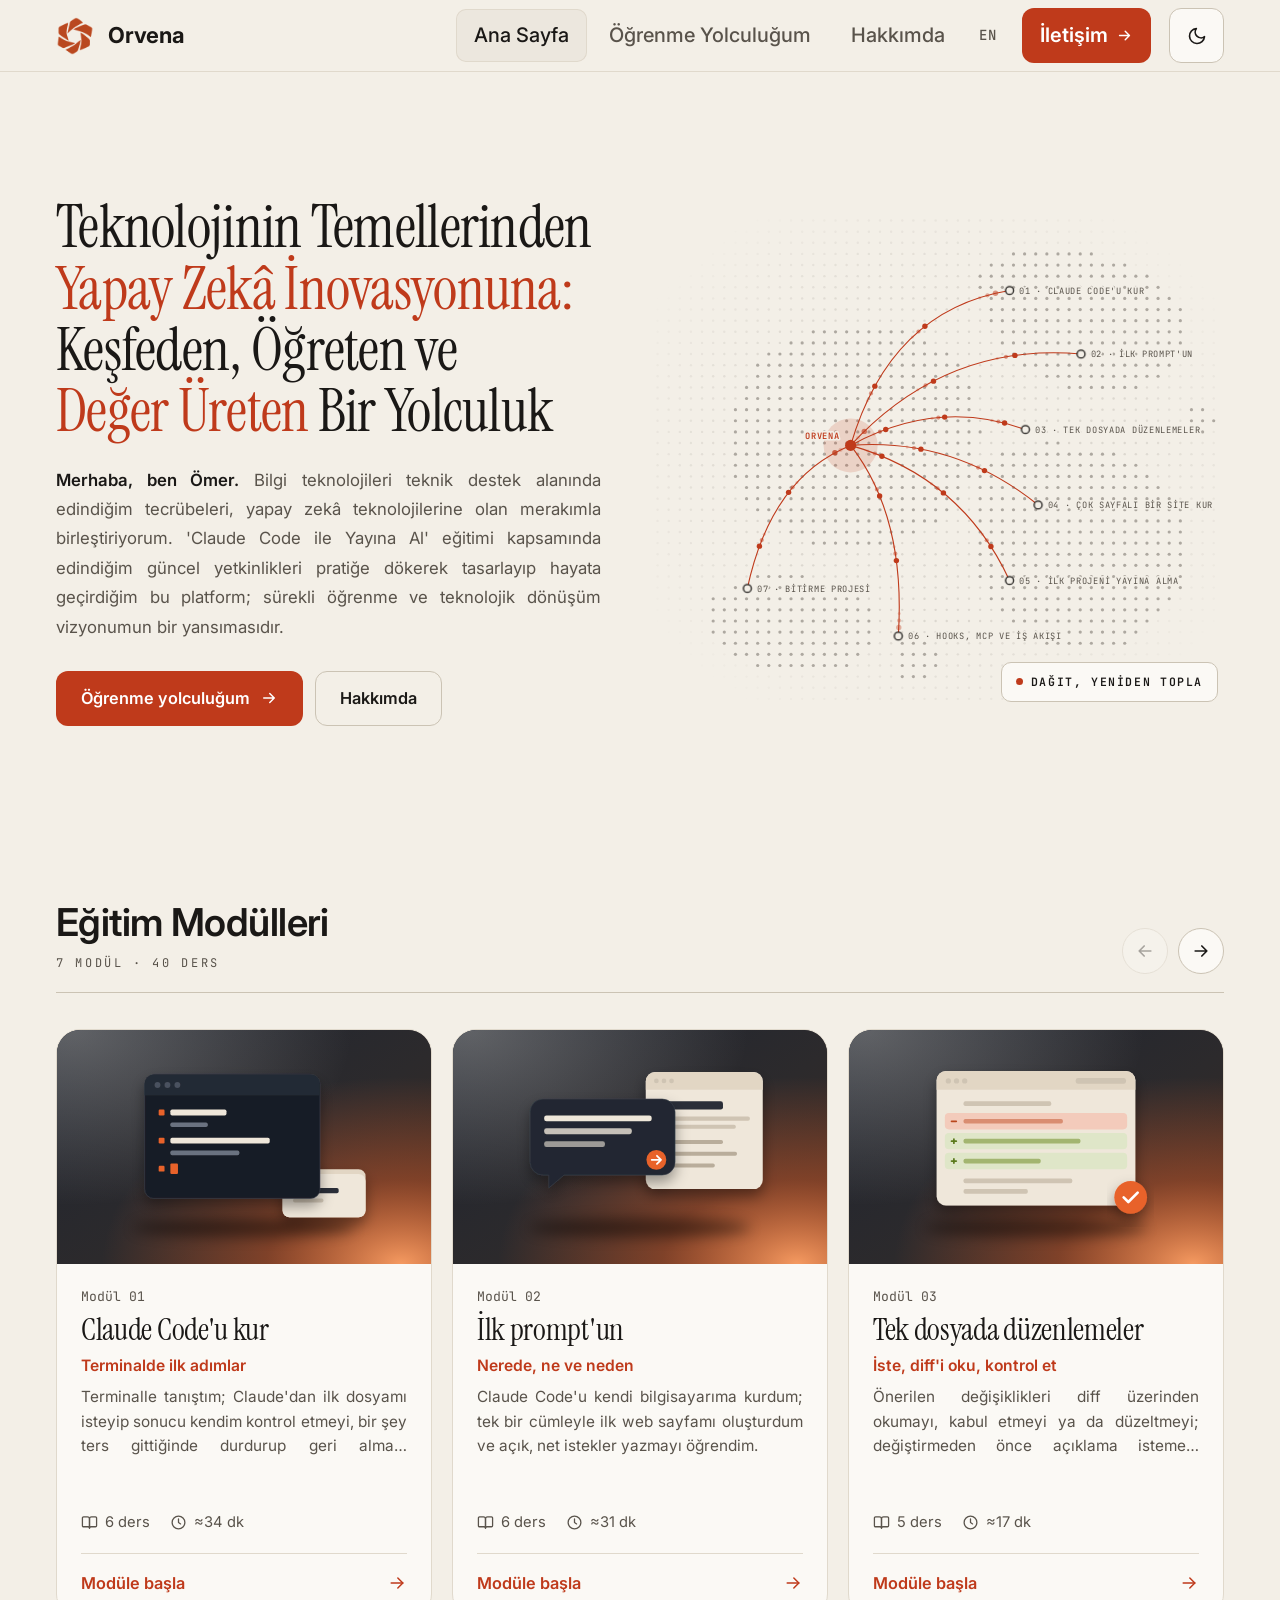
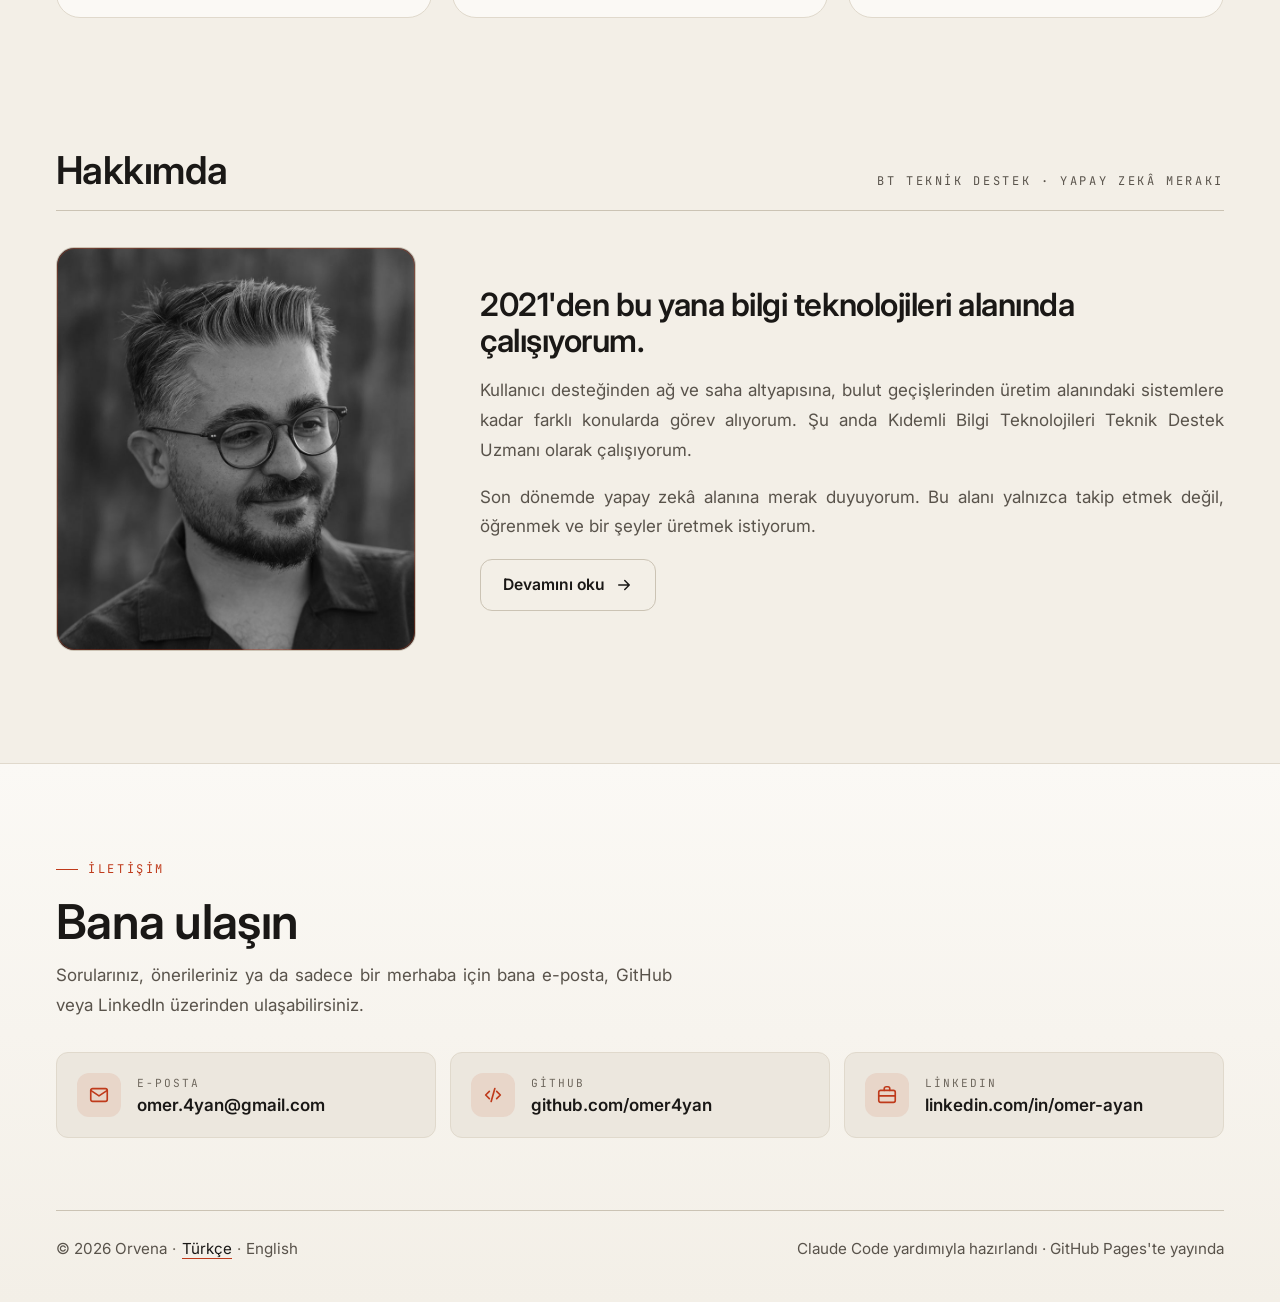
==== commit 938d5b11: "Öğrenme Yolculuğum ders sayfalarında: menü ve kartlar ders.html'e, Yayın günü ders şablonunda yolcul" ====
--- a/index.html
+++ b/index.html
@@ -38,7 +38,7 @@
       </button>
       <nav class="nav" id="site-nav" aria-label="Ana menü">
         <a href="index.html" aria-current="page">Ana Sayfa</a>
-        <a href="yolculuk.html">Öğrenme Yolculuğum</a>
+        <a href="ders.html">Öğrenme Yolculuğum</a>
         <a href="hakkimda.html">Hakkımda</a>
         <a class="nav__lang" href="en/index.html" hreflang="en" lang="en" aria-label="English version">EN</a>
         <a class="nav__cta" href="#iletisim">İletişim
@@ -55,7 +55,7 @@
         <h1 class="hero2__title" id="hero-title">Teknolojinin Temellerinden <span class="hl">Yapay Zekâ İnovasyonuna:</span> Keşfeden, Öğreten ve <span class="hl">Değer Üreten</span> Bir Yolculuk</h1>
         <p class="hero2__desc"><strong>Merhaba, ben Ömer.</strong> Bilgi teknolojileri teknik destek alanında edindiğim tecrübeleri, yapay zekâ teknolojilerine olan merakımla birleştiriyorum. 'Claude Code ile Yayına Al' eğitimi kapsamında edindiğim güncel yetkinlikleri pratiğe dökerek tasarlayıp hayata geçirdiğim bu platform; sürekli öğrenme ve teknolojik dönüşüm vizyonumun bir yansımasıdır.</p>
         <div class="hero2__actions">
-          <a class="btn btn--primary" href="yolculuk.html">
+          <a class="btn btn--primary" href="ders.html">
             Öğrenme yolculuğum
             <svg viewBox="0 0 24 24" fill="none" stroke="currentColor" stroke-width="2" stroke-linecap="round" stroke-linejoin="round" aria-hidden="true"><path d="M5 12h14M13 6l6 6-6 6"/></svg>
           </a>
@@ -129,7 +129,7 @@
       <div class="carousel" role="region" aria-roledescription="carousel" aria-label="Eğitim Modülleri">
         <ul class="carousel__track" id="modules-track" tabindex="0" aria-label="Modül kartları; sol ve sağ ok tuşlarıyla kaydırılabilir"></ul>
       </div>
-      <noscript><p class="modules__fallback">Modülleri görmek için <a href="yolculuk.html">Öğrenme Yolculuğum</a> sayfasına gidebilirsiniz.</p></noscript>
+      <noscript><p class="modules__fallback">Modülleri görmek için <a href="ders.html">Öğrenme Yolculuğum</a> sayfasına gidebilirsiniz.</p></noscript>
     </section>
 
     <!-- Kısa hakkımda -->
--- a/assets/css/style.css
+++ b/assets/css/style.css
@@ -1173,13 +1173,107 @@
   display: flex;
   align-items: center;
   gap: 12px;
+  width: 100%;
   padding: 10px;
+  border: 0;
   border-radius: 12px;
+  background: transparent;
+  color: inherit;
+  font: inherit;
+  text-align: left;
   text-decoration: none;
   font-weight: 600;
   font-size: 0.95rem;
   line-height: 1.3;
+  cursor: pointer;
   transition: background-color 0.2s;
+}
+
+/* Açılır/kapanır modül: ok sağa (kapalı) / aşağı (açık) */
+.cur-module__chev {
+  flex: none;
+  width: 16px;
+  height: 16px;
+  color: var(--muted);
+  transition: transform 0.25s ease;
+}
+
+.cur-module__toggle[aria-expanded="true"] .cur-module__chev {
+  transform: rotate(90deg);
+}
+
+/* Modül başlığı iki parça: ad modülün başına giden bağlantı, ok düğmesi dersleri açar/kapatır */
+.cur-module__head--split {
+  padding: 0;
+  gap: 0;
+  cursor: default;
+}
+
+.cur-module__link {
+  flex: 1;
+  min-width: 0;
+  display: flex;
+  align-items: center;
+  gap: 12px;
+  padding: 10px 4px 10px 10px;
+  border-radius: 12px;
+  color: inherit;
+  text-decoration: none;
+}
+
+.cur-module__link:hover .cur-module__name {
+  color: var(--accent);
+}
+
+.cur-module__toggle {
+  flex: none;
+  width: 34px;
+  height: 34px;
+  margin-right: 4px;
+  display: grid;
+  place-items: center;
+  border: 0;
+  border-radius: 10px;
+  background: transparent;
+  color: inherit;
+  cursor: pointer;
+  transition: background-color 0.15s;
+}
+
+.cur-module__toggle:hover {
+  background: var(--panel-3);
+}
+
+/* Ders listesi yükseklik geçişiyle açılır; kapalıyken klavyeyle de erişilemez */
+.cur-lessons-wrap {
+  display: grid;
+  grid-template-rows: 1fr;
+  margin: 2px 0 6px;
+  overflow: hidden; /* kırpma kapsayıcıda: liste soldaki noktaları kesmesin */
+  opacity: 1;
+  transition: grid-template-rows 0.3s ease, margin 0.3s ease, opacity 0.3s ease, visibility 0s;
+}
+
+.cur-lessons-wrap > .cur-lessons {
+  min-height: 0;
+  margin-top: 0;
+  margin-bottom: 0;
+}
+
+.cur-module.is-collapsed .cur-lessons-wrap {
+  grid-template-rows: 0fr;
+  margin: 0;
+  opacity: 0;
+  visibility: hidden;
+  transition: grid-template-rows 0.3s ease, margin 0.3s ease, opacity 0.2s ease, visibility 0s 0.3s;
+}
+
+@media (prefers-reduced-motion: reduce) {
+  .cur-lessons-wrap,
+  .cur-module.is-collapsed .cur-lessons-wrap,
+  .cur-module__chev {
+    transition: none;
+  }
 }
 
 .cur-module__head:hover {
@@ -1764,6 +1858,83 @@
   color: var(--muted);
   font-size: 0.93rem;
   line-height: 1.55;
+}
+
+/* Genel bakış: ders satırının tamamı ders sayfasına giden bağlantı */
+.lessons li > .lesson-row {
+  flex: 1;
+  min-width: 0;
+  display: flex;
+  align-items: flex-start;
+  gap: 14px;
+  margin: -14px -18px;
+  padding: 14px 18px;
+  color: inherit;
+  text-decoration: none;
+  transition: background-color 0.15s;
+}
+
+.lesson-row:hover {
+  background: var(--panel-2);
+}
+
+.lesson-row__text {
+  flex: 1;
+  min-width: 0;
+}
+
+.lesson-row:hover strong {
+  color: var(--accent);
+}
+
+.lesson-row__desc {
+  display: block;
+  margin-top: 2px;
+  color: var(--muted);
+  font-size: 0.93rem;
+  line-height: 1.55;
+}
+
+.lesson-row__min {
+  flex: none;
+  margin-top: 3px;
+  font-family: var(--font-mono);
+  font-size: 0.75rem;
+  color: var(--dim);
+  white-space: nowrap;
+}
+
+.lesson-row__arrow {
+  flex: none;
+  display: grid;
+  place-items: center;
+  width: 28px;
+  height: 28px;
+  margin-top: -1px;
+  border-radius: 8px;
+  color: var(--muted);
+  transition: color 0.15s, transform 0.15s;
+}
+
+.lesson-row__arrow svg {
+  width: 16px;
+  height: 16px;
+}
+
+.lesson-row:hover .lesson-row__arrow {
+  color: var(--accent);
+  transform: translateX(2px);
+}
+
+/* Genel bakış: modülün ilk dersine giden düğme */
+.module-start {
+  margin-top: 20px;
+}
+
+@media (max-width: 640px) {
+  .lesson-row__arrow {
+    display: none;
+  }
 }
 
 .rail-lessons .n {
--- a/assets/css/home.css
+++ b/assets/css/home.css
@@ -5,7 +5,12 @@
    Bu yüzden başlık boyutu ekran genişliğinin yanında yüksekliğine göre de sınırlanır.
    ========================================================= */
 
+/* Giriş alanı en az ekran yüksekliği kadar: sayfa ilk açıldığında sonraki bölüm
+   ("Eğitim Modülleri") görünmez; içerik dikeyde ortalanır. */
 .hero2 {
+  min-height: calc(100vh - var(--header-h));
+  min-height: calc(100svh - var(--header-h));
+  align-content: center;
   display: grid;
   grid-template-columns: minmax(0, 1fr) minmax(0, 1.05fr);
   align-items: start;
@@ -117,10 +122,14 @@
   fill: var(--accent);
 }
 
-/* ORVENA'dan modüllere akan noktalar */
+/* ORVENA'dan modüllere akan noktalar (saydamlık JS tarafından style ile verilir) */
 .map-flow-dot {
   fill: var(--accent);
-  opacity: 0;
+}
+
+/* Çizgi ortasındaki sabit işaretler akan noktalarla karışmasın diye gösterilmez */
+.map-mid {
+  display: none;
 }
 
 /* "Dağıt, yeniden topla": saçılma sırasında çizgiler, düğümler ve akan noktalar gizlenir;
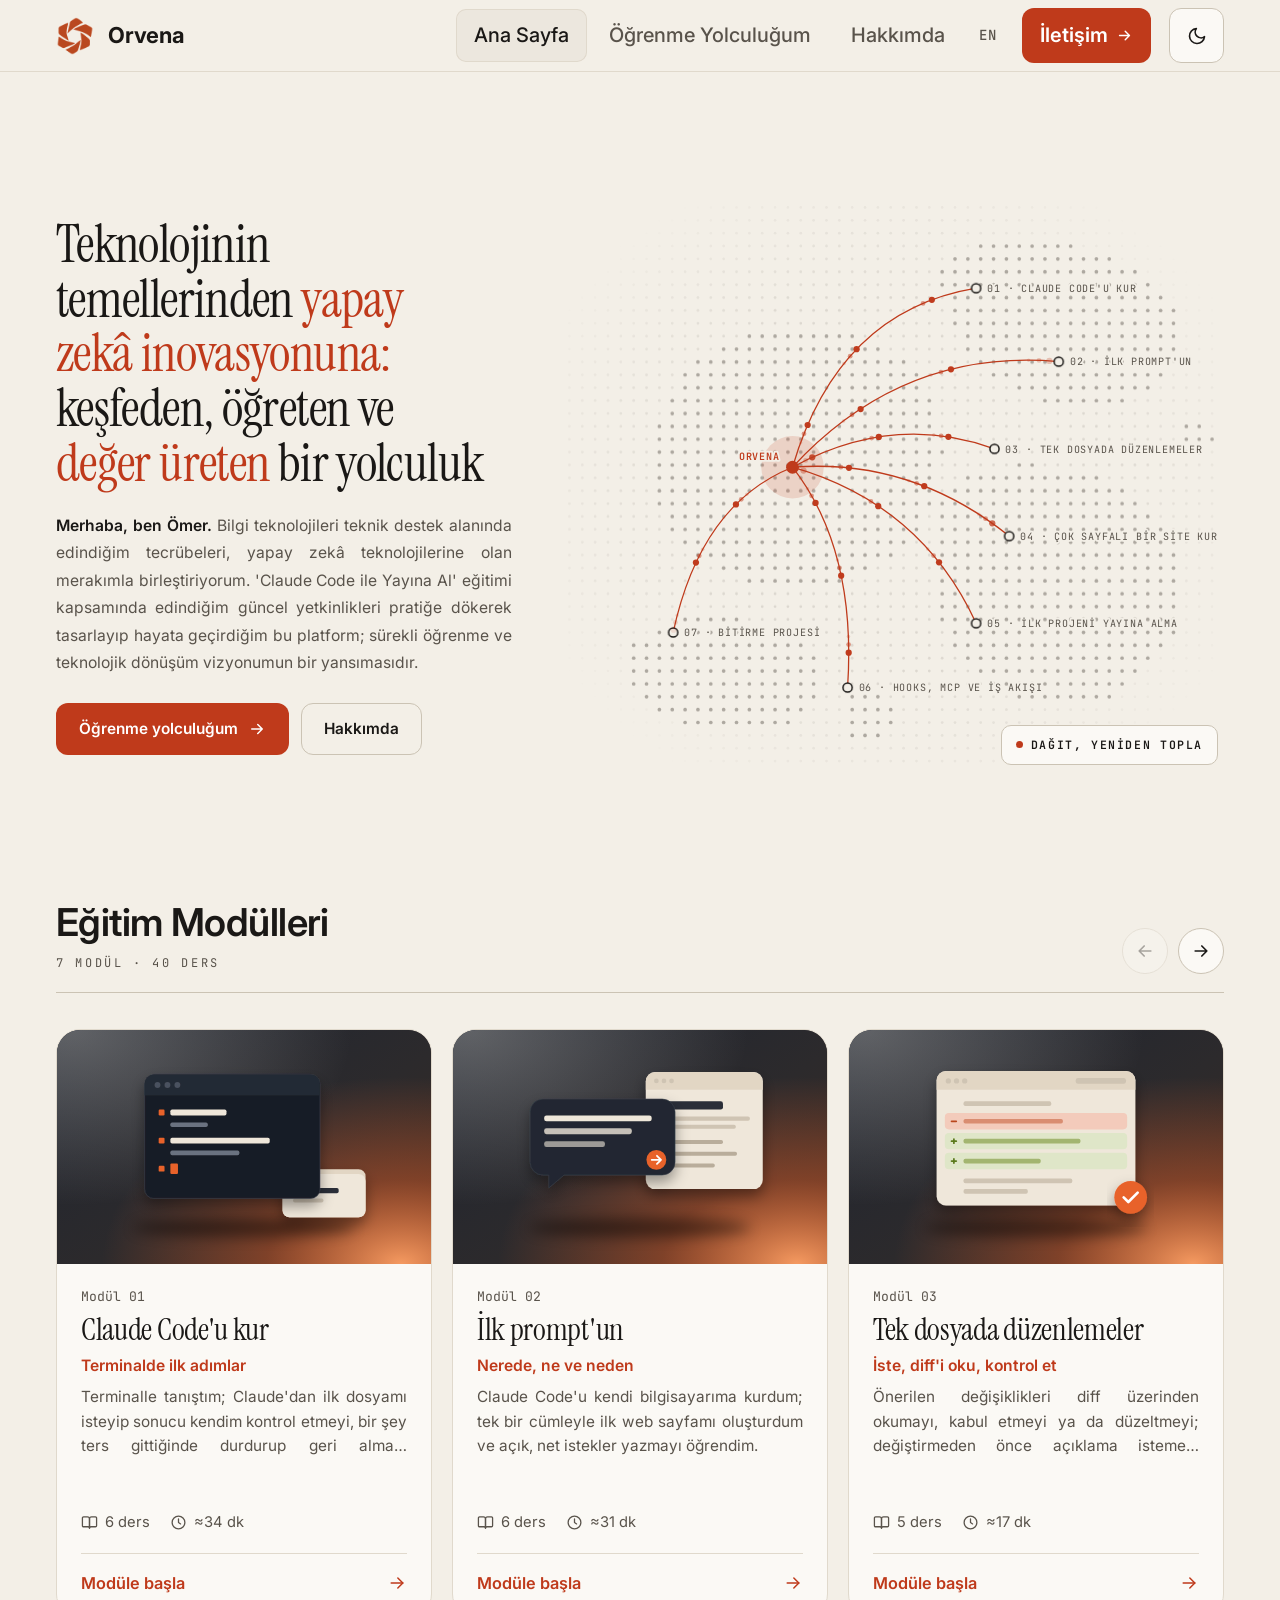
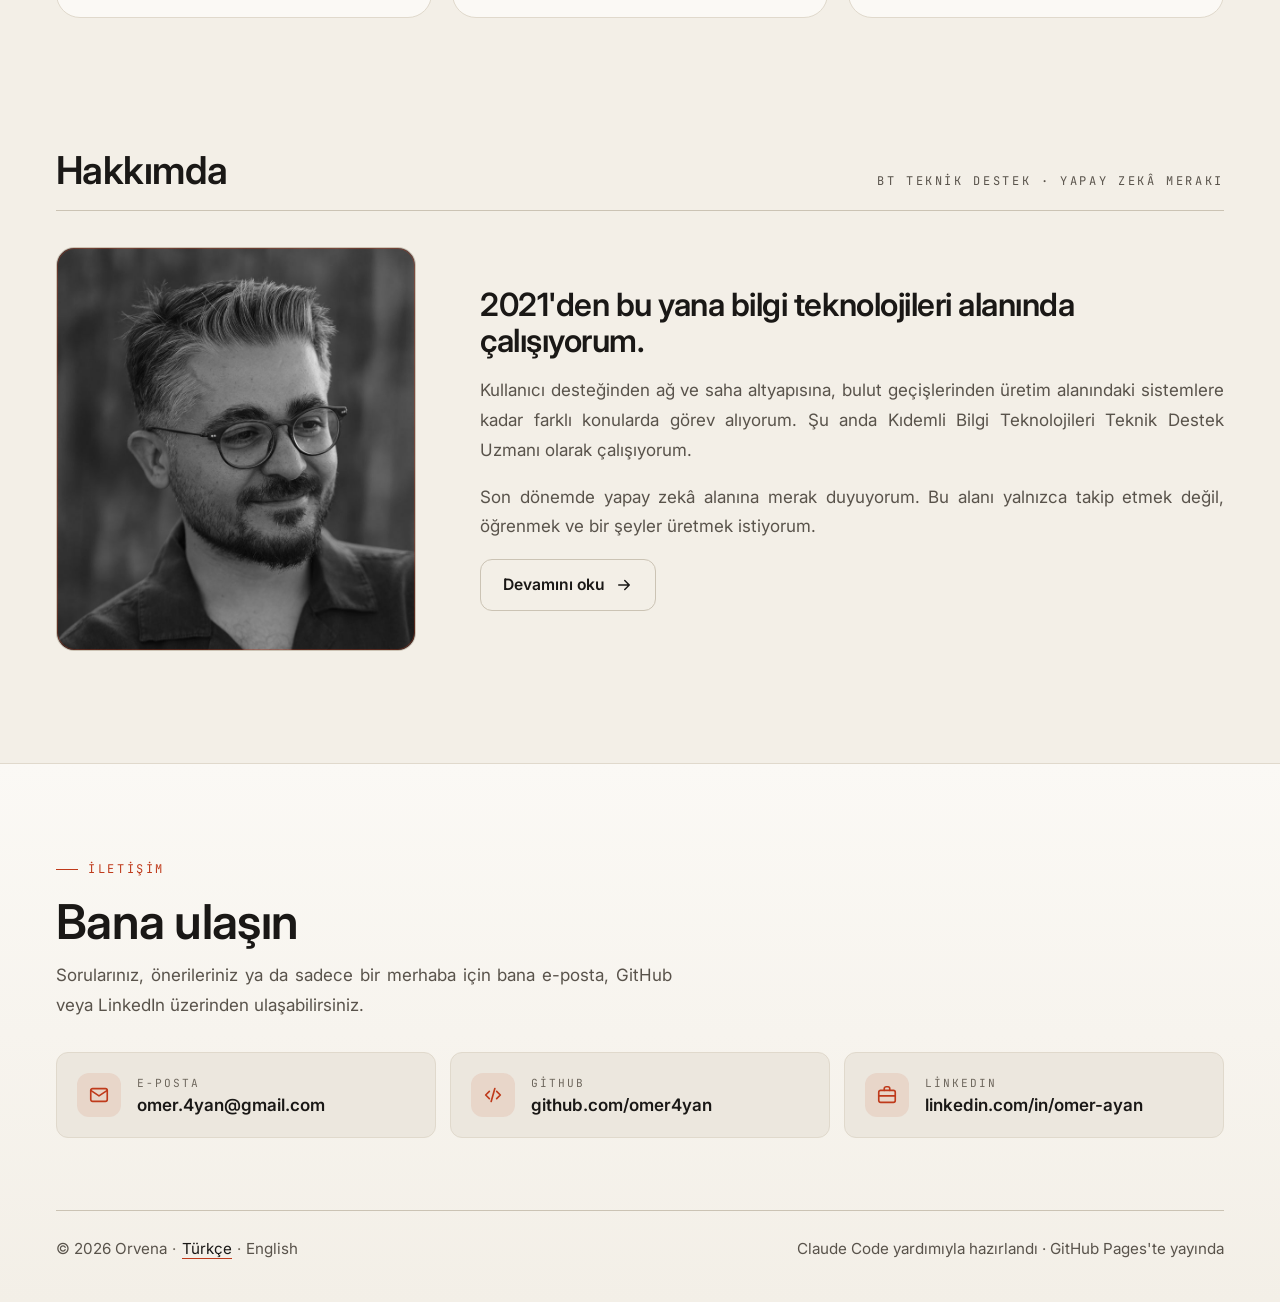
==== commit b2d4d1a8: "Ana sayfa ekrana tam sığar, animasyonlar mobilde de çalışır, temizlik - Giriş alanı: daha küçük yazı" ====
--- a/index.html
+++ b/index.html
@@ -52,7 +52,7 @@
     <!-- Giriş alanı: solda başlık ve metin, sağda noktalı harita -->
     <section class="hero2 container" aria-labelledby="hero-title">
       <div class="hero2__copy">
-        <h1 class="hero2__title" id="hero-title">Teknolojinin Temellerinden <span class="hl">Yapay Zekâ İnovasyonuna:</span> Keşfeden, Öğreten ve <span class="hl">Değer Üreten</span> Bir Yolculuk</h1>
+        <h1 class="hero2__title" id="hero-title">Teknolojinin temellerinden <span class="hl">yapay zekâ inovasyonuna:</span> keşfeden, öğreten ve <span class="hl">değer üreten</span> bir yolculuk</h1>
         <p class="hero2__desc"><strong>Merhaba, ben Ömer.</strong> Bilgi teknolojileri teknik destek alanında edindiğim tecrübeleri, yapay zekâ teknolojilerine olan merakımla birleştiriyorum. 'Claude Code ile Yayına Al' eğitimi kapsamında edindiğim güncel yetkinlikleri pratiğe dökerek tasarlayıp hayata geçirdiğim bu platform; sürekli öğrenme ve teknolojik dönüşüm vizyonumun bir yansımasıdır.</p>
         <div class="hero2__actions">
           <a class="btn btn--primary" href="ders.html">
--- a/assets/css/style.css
+++ b/assets/css/style.css
@@ -218,17 +218,6 @@
   color: var(--muted);
 }
 
-.inline-code {
-  font-family: var(--font-mono);
-  font-size: 0.86em;
-  color: var(--accent);
-  background: var(--panel-2);
-  border: 1px solid var(--line);
-  border-radius: 6px;
-  padding: 1px 6px;
-  white-space: nowrap;
-}
-
 .btn {
   display: inline-flex;
   align-items: center;
@@ -798,14 +787,6 @@
   hyphens: auto;
 }
 
-@media (max-width: 640px) {
-  .mcard__desc {
-    text-align: left;
-    -webkit-hyphens: manual;
-    hyphens: manual;
-  }
-}
-
 .mcard__meta {
   list-style: none;
   margin: auto 0 0;
@@ -1050,10 +1031,6 @@
 
 /* ---------- Uzun metinler: iki yana yaslama, satır uzunluğu, satır aralığı ---------- */
 .hero2__desc,
-.page-intro p,
-.module__body > p,
-.learned li,
-.note p,
 .about-teaser__text p,
 .about-hero__text p,
 .contact__lead,
@@ -1065,38 +1042,15 @@
   line-height: 1.75;
 }
 
-.page-intro p,
-.module__body > p,
 .about-teaser__text p,
 .about-hero__text p,
 .hero2__desc {
   max-width: 68ch;
 }
 
-/* Dar ekranlarda iki yana yaslama kelime aralıklarını bozduğu için sola hizala */
-@media (max-width: 640px) {
-  .hero2__desc,
-  .page-intro p,
-  .module__body > p,
-  .learned li,
-  .note p,
-  .about-teaser__text p,
-  .about-hero__text p,
-  .contact__lead,
-  .timeline p {
-    text-align: left;
-    -webkit-hyphens: manual;
-    hyphens: manual;
-  }
-}
-
 /* =========================================================
    Öğrenme yolculuğu sayfası (ders sayfası düzeni)
    ========================================================= */
-
-.chips-bar {
-  display: none;
-}
 
 .journey {
   display: grid;
@@ -1268,14 +1222,6 @@
   transition: grid-template-rows 0.3s ease, margin 0.3s ease, opacity 0.2s ease, visibility 0s 0.3s;
 }
 
-@media (prefers-reduced-motion: reduce) {
-  .cur-lessons-wrap,
-  .cur-module.is-collapsed .cur-lessons-wrap,
-  .cur-module__chev {
-    transition: none;
-  }
-}
-
 .cur-module__head:hover {
   background: var(--panel-2);
 }
@@ -1376,82 +1322,6 @@
   max-width: 860px;
 }
 
-.page-hero,
-.module-hero {
-  position: relative;
-  overflow: hidden;
-  border-radius: var(--radius);
-  border: 1px solid var(--line);
-  background:
-    radial-gradient(120% 140% at 100% 0%, rgba(232, 98, 44, var(--hero-glow)) 0%, rgba(232, 98, 44, 0.06) 38%, transparent 62%),
-    linear-gradient(135deg, var(--hero-a) 0%, var(--hero-b) 55%, var(--hero-c) 100%);
-  padding: clamp(24px, 4vw, 40px);
-}
-
-.page-hero::after,
-.module-hero::after {
-  content: "";
-  position: absolute;
-  right: -40px;
-  top: -40px;
-  width: 260px;
-  height: 260px;
-  border-radius: 50%;
-  border: 1px solid rgba(232, 98, 44, 0.28);
-  box-shadow:
-    0 0 0 28px rgba(232, 98, 44, 0.05),
-    0 0 0 56px rgba(232, 98, 44, 0.03);
-  pointer-events: none;
-}
-
-.breadcrumb {
-  display: flex;
-  flex-wrap: wrap;
-  align-items: center;
-  gap: 8px;
-  font-size: 0.9rem;
-  color: var(--muted);
-  margin-bottom: 14px;
-  position: relative;
-  z-index: 1;
-}
-
-.breadcrumb a {
-  text-decoration: none;
-}
-
-.breadcrumb a:hover {
-  color: var(--text);
-}
-
-.breadcrumb svg {
-  width: 14px;
-  height: 14px;
-  color: var(--dim);
-}
-
-.page-hero h1 {
-  font-size: clamp(2.1rem, 5vw, 3.2rem);
-  font-weight: 700;
-  position: relative;
-  z-index: 1;
-}
-
-.module-hero h2 {
-  font-size: clamp(1.8rem, 4vw, 2.6rem);
-  font-weight: 700;
-  position: relative;
-  z-index: 1;
-}
-
-.module-hero__sub {
-  position: relative;
-  z-index: 1;
-  margin: 8px 0 0;
-  color: var(--muted);
-  font-size: 1.05rem;
-}
-
 .hero-chips {
   display: flex;
   flex-wrap: wrap;
@@ -1461,80 +1331,7 @@
   z-index: 1;
 }
 
-.page-intro {
-  margin: 32px 0 0;
-  font-size: 1.12rem;
-  line-height: 1.75;
-}
-
-.page-intro p:last-child {
-  margin-bottom: 0;
-}
-
-.module {
-  padding-top: clamp(56px, 7vw, 88px);
-}
-
-.module__body {
-  margin-top: 28px;
-  font-size: 1.08rem;
-  line-height: 1.75;
-}
-
-.module__body h3 {
-  font-size: clamp(1.35rem, 2.6vw, 1.75rem);
-  font-weight: 700;
-  margin: 32px 0 14px;
-}
-
-.learned {
-  list-style: none;
-  padding: 0;
-  margin: 0;
-  display: grid;
-  gap: 12px;
-}
-
-.learned li {
-  position: relative;
-  padding: 16px 18px 16px 52px;
-  border: 1px solid var(--line);
-  border-radius: var(--radius-sm);
-  background: var(--panel);
-  font-size: 1rem;
-  line-height: 1.6;
-}
-
-.learned li::before {
-  content: "";
-  position: absolute;
-  left: 18px;
-  top: 19px;
-  width: 20px;
-  height: 20px;
-  border-radius: 50%;
-  background: var(--accent-soft)
-    url("data:image/svg+xml,%3Csvg xmlns='http://www.w3.org/2000/svg' viewBox='0 0 24 24' fill='none' stroke='%23e8622c' stroke-width='3' stroke-linecap='round' stroke-linejoin='round'%3E%3Cpath d='M5 12l5 5L19 8'/%3E%3C/svg%3E")
-    center / 12px no-repeat;
-}
-
 /* Terminal görünümlü not kutusu (iki temada da koyu kalır) */
-.terminal {
-  margin: 28px 0 0;
-  border: 1px solid #262626;
-  border-radius: var(--radius-sm);
-  background: #101010;
-  overflow: hidden;
-}
-
-.terminal__bar {
-  display: flex;
-  align-items: center;
-  gap: 12px;
-  padding: 10px 16px;
-  background: #1b1b1b;
-  border-bottom: 1px solid #262626;
-}
 
 .terminal__dots {
   display: flex;
@@ -1546,124 +1343,6 @@
   height: 10px;
   border-radius: 50%;
   background: #3a3a3a;
-}
-
-.terminal__title {
-  flex: 1;
-  text-align: center;
-  font-family: var(--font-mono);
-  font-size: 0.72rem;
-  letter-spacing: 0.16em;
-  text-transform: uppercase;
-  color: #a1a1a1;
-  white-space: nowrap;
-  overflow: hidden;
-  text-overflow: ellipsis;
-}
-
-.terminal pre {
-  margin: 0;
-  padding: 18px 20px;
-  font-size: 0.88rem;
-  line-height: 1.75;
-  color: #e6e6e6;
-  white-space: pre-wrap;
-  overflow-wrap: anywhere;
-}
-
-.terminal .prompt {
-  color: #e8622c;
-  user-select: none;
-}
-
-.terminal .out {
-  color: #a1a1a1;
-}
-
-.terminal__note {
-  padding: 0 20px 16px;
-  margin: 0;
-  font-size: 0.88rem;
-  color: #a1a1a1;
-}
-
-.takeaway {
-  margin-top: 20px;
-  padding: 22px 24px;
-  border: 1px solid var(--line);
-  border-radius: var(--radius-sm);
-  background: var(--panel);
-}
-
-.takeaway__label {
-  display: block;
-  color: var(--accent);
-  font-weight: 600;
-  font-size: 0.95rem;
-  margin-bottom: 8px;
-}
-
-.takeaway p {
-  margin: 0;
-  font-size: 1.05rem;
-}
-
-.note {
-  margin-top: 20px;
-  padding: 18px 22px;
-  border-left: 3px solid var(--accent);
-  background: var(--accent-soft);
-  border-radius: 0 var(--radius-sm) var(--radius-sm) 0;
-  font-size: 1rem;
-}
-
-.note p {
-  margin: 0;
-}
-
-.next-card {
-  display: flex;
-  align-items: center;
-  justify-content: space-between;
-  gap: 16px;
-  margin-top: 32px;
-  padding: 18px 22px;
-  border: 1px solid var(--line);
-  border-radius: var(--radius-sm);
-  background: var(--panel);
-  text-decoration: none;
-  transition: border-color 0.2s;
-}
-
-.next-card:hover {
-  border-color: var(--line-strong);
-}
-
-.next-card small {
-  display: block;
-  color: var(--muted);
-  font-size: 0.85rem;
-}
-
-.next-card strong {
-  display: block;
-  font-size: 1.05rem;
-  font-weight: 600;
-}
-
-.next-card__arrow {
-  flex: none;
-  width: 44px;
-  height: 44px;
-  border-radius: 12px;
-  background: var(--panel-2);
-  display: grid;
-  place-items: center;
-}
-
-.next-card__arrow svg {
-  width: 18px;
-  height: 18px;
 }
 
 /* Yayın günü zaman çizelgesi */
@@ -1805,137 +1484,10 @@
 }
 
 /* Modül içindeki ders listesi */
-.lessons {
-  list-style: none;
-  margin: 0;
-  padding: 0;
-  border: 1px solid var(--line);
-  border-radius: var(--radius-sm);
-  background: var(--panel);
-  overflow: hidden;
-}
-
-.lessons li {
-  display: flex;
-  gap: 14px;
-  padding: 14px 18px;
-  border-bottom: 1px solid var(--line);
-  transition: background-color 0.6s;
-}
-
-.lessons li:last-child {
-  border-bottom: 0;
-}
-
-.lessons li.is-flash,
-.lessons li:target {
-  background: var(--accent-soft);
-}
-
-.lessons .n {
-  flex: none;
-  width: 26px;
-  height: 26px;
-  margin-top: 1px;
-  border-radius: 50%;
-  background: var(--accent-fill);
-  color: #fff;
-  display: grid;
-  place-items: center;
-  font-family: var(--font-mono);
-  font-size: 0.7rem;
-}
-
-.lessons strong {
-  display: block;
-  font-size: 1rem;
-  font-weight: 600;
-  line-height: 1.45;
-}
-
-.lessons p {
-  margin: 2px 0 0;
-  color: var(--muted);
-  font-size: 0.93rem;
-  line-height: 1.55;
-}
 
 /* Genel bakış: ders satırının tamamı ders sayfasına giden bağlantı */
-.lessons li > .lesson-row {
-  flex: 1;
-  min-width: 0;
-  display: flex;
-  align-items: flex-start;
-  gap: 14px;
-  margin: -14px -18px;
-  padding: 14px 18px;
-  color: inherit;
-  text-decoration: none;
-  transition: background-color 0.15s;
-}
-
-.lesson-row:hover {
-  background: var(--panel-2);
-}
-
-.lesson-row__text {
-  flex: 1;
-  min-width: 0;
-}
-
-.lesson-row:hover strong {
-  color: var(--accent);
-}
-
-.lesson-row__desc {
-  display: block;
-  margin-top: 2px;
-  color: var(--muted);
-  font-size: 0.93rem;
-  line-height: 1.55;
-}
-
-.lesson-row__min {
-  flex: none;
-  margin-top: 3px;
-  font-family: var(--font-mono);
-  font-size: 0.75rem;
-  color: var(--dim);
-  white-space: nowrap;
-}
-
-.lesson-row__arrow {
-  flex: none;
-  display: grid;
-  place-items: center;
-  width: 28px;
-  height: 28px;
-  margin-top: -1px;
-  border-radius: 8px;
-  color: var(--muted);
-  transition: color 0.15s, transform 0.15s;
-}
-
-.lesson-row__arrow svg {
-  width: 16px;
-  height: 16px;
-}
-
-.lesson-row:hover .lesson-row__arrow {
-  color: var(--accent);
-  transform: translateX(2px);
-}
 
 /* Genel bakış: modülün ilk dersine giden düğme */
-.module-start {
-  margin-top: 20px;
-}
-
-@media (max-width: 640px) {
-  .lesson-row__arrow {
-    display: none;
-  }
-}
 
 .rail-lessons .n {
   flex: none;
@@ -1950,41 +1502,6 @@
   color: var(--muted);
 }
 
-.loop {
-  list-style: none;
-  margin: 12px 0 0;
-  padding: 0;
-  counter-reset: loop;
-}
-
-.loop li {
-  counter-increment: loop;
-  display: flex;
-  align-items: center;
-  gap: 12px;
-  padding: 8px 0;
-  font-size: 0.93rem;
-  border-bottom: 1px dashed var(--line);
-}
-
-.loop li:last-child {
-  border-bottom: 0;
-}
-
-.loop li::before {
-  content: counter(loop, decimal-leading-zero);
-  font-family: var(--font-mono);
-  font-size: 0.72rem;
-  color: var(--accent);
-  width: 22px;
-}
-
-.rail-card .loop-src {
-  margin: 12px 0 0;
-  font-size: 0.82rem;
-  color: var(--dim);
-}
-
 /* =========================================================
    Hakkımda sayfası
    ========================================================= */
@@ -2093,57 +1610,15 @@
     display: none;
   }
 
-  .chips-bar {
-    display: block;
-    position: sticky;
-    top: var(--header-h);
-    z-index: 40;
-    background: var(--header-bg);
-    backdrop-filter: blur(10px);
-    -webkit-backdrop-filter: blur(10px);
-    border-bottom: 1px solid var(--line);
-  }
-
-  .chips-bar__inner {
-    display: flex;
-    gap: 8px;
-    overflow-x: auto;
-    padding: 10px var(--gutter);
-    scrollbar-width: none;
-    max-width: var(--maxw);
-    margin: 0 auto;
-  }
-
-  .chips-bar__inner::-webkit-scrollbar {
-    display: none;
-  }
-
-  .chips-bar a {
-    flex: none;
-    display: inline-flex;
-    align-items: center;
-    justify-content: center;
-    min-width: 48px;
-    min-height: 40px;
-    padding: 0 12px;
-    border-radius: 10px;
-    border: 1px solid var(--line-strong);
-    background: var(--panel);
-    font-family: var(--font-mono);
-    font-size: 0.82rem;
-    text-decoration: none;
-    color: var(--muted);
-  }
-
-  .chips-bar a.is-active {
-    background: var(--accent-fill);
-    border-color: var(--accent);
-    color: #fff;
-  }
-
-  html {
-    scroll-padding-top: calc(var(--header-h) + 76px);
-  }
+  
+
+  
+
+  
+
+  
+
+  
 }
 
 @media (max-width: 960px) {
@@ -2194,7 +1669,6 @@
     font-size: 1.02rem;
   }
 
-
   .about-teaser {
     grid-template-columns: minmax(0, 1fr);
   }
@@ -2203,18 +1677,6 @@
     max-width: 300px;
   }
 
-}
-
-@media (prefers-reduced-motion: reduce) {
-  html {
-    scroll-behavior: auto;
-  }
-
-  *,
-  *::before,
-  *::after {
-    transition: none !important;
-  }
 }
 
 /* Eğitim Modülleri: duyarlı carousel */
@@ -2248,8 +1710,3 @@
   }
 }
 
-@media (prefers-reduced-motion: reduce) {
-  .mcard:hover {
-    transform: none;
-  }
-}
--- a/assets/css/home.css
+++ b/assets/css/home.css
@@ -5,18 +5,20 @@
    Bu yüzden başlık boyutu ekran genişliğinin yanında yüksekliğine göre de sınırlanır.
    ========================================================= */
 
-/* Giriş alanı en az ekran yüksekliği kadar: sayfa ilk açıldığında sonraki bölüm
-   ("Eğitim Modülleri") görünmez; içerik dikeyde ortalanır. */
+/* Giriş alanı ekranı tam doldurur: sayfa ilk açıldığında sonraki bölüm ("Eğitim Modülleri")
+   görünmez. Metin ve harita dikeyde birbirine ortalanır; harita ekran yüksekliğine göre
+   boyutlanır, böylece düğmelerin altında fazladan boşluk kalmaz. */
 .hero2 {
+  --hero-pad: clamp(16px, 3.2vh, 40px);
   min-height: calc(100vh - var(--header-h));
   min-height: calc(100svh - var(--header-h));
   align-content: center;
   display: grid;
-  grid-template-columns: minmax(0, 1fr) minmax(0, 1.05fr);
-  align-items: start;
+  grid-template-columns: minmax(0, 1fr) minmax(0, 1.45fr);
+  align-items: center;
   gap: clamp(32px, 4vw, 72px);
-  padding-top: clamp(20px, 4.5vh, 56px);
-  padding-bottom: clamp(56px, 7vw, 104px);
+  padding-top: var(--hero-pad);
+  padding-bottom: var(--hero-pad);
 }
 
 .hero2__copy {
@@ -29,7 +31,7 @@
   margin: 0;
   font-family: "Instrument Serif", Georgia, "Times New Roman", serif;
   font-weight: 400;
-  font-size: clamp(2.1rem, min(4.6vw, 8.2vh), 4.6rem);
+  font-size: clamp(1.9rem, min(4.1vw, 7.4vh), 4.1rem);
   line-height: 1.04;
   letter-spacing: -0.012em;
   color: var(--text);
@@ -41,8 +43,8 @@
 }
 
 .hero2__desc {
-  margin: clamp(16px, 2.6vh, 28px) 0 0;
-  font-size: 1.05rem;
+  margin: clamp(14px, 2.4vh, 26px) 0 0;
+  font-size: 0.98rem;
   color: var(--muted);
 }
 
@@ -55,13 +57,13 @@
   display: flex;
   flex-wrap: wrap;
   gap: 12px;
-  margin-top: clamp(20px, 3.2vh, 34px);
+  margin-top: clamp(18px, 3vh, 30px);
 }
 
 .hero2__actions .btn {
-  min-height: 52px;
-  padding: 13px 24px;
-  font-size: 1.02rem;
+  min-height: 48px;
+  padding: 12px 22px;
+  font-size: 0.96rem;
 }
 
 /* ---------- Sağ: canlı noktalı harita ---------- */
@@ -70,8 +72,9 @@
   margin: 0;
   min-width: 0;
   align-self: center;
-  /* Harita ekran yüksekliğini aşmasın, metni aşağı itmesin */
-  max-width: calc((100vh - var(--header-h) - 48px) * 720 / 620);
+  /* Harita ekran yüksekliğini aşmasın: kullanılabilir yüksekliğe göre genişlik */
+  max-width: calc((100vh - var(--header-h) - 2 * var(--hero-pad)) * 720 / 620);
+  max-width: calc((100svh - var(--header-h) - 2 * var(--hero-pad)) * 720 / 620);
   width: 100%;
   justify-self: end;
 }
@@ -79,6 +82,8 @@
 .map-stage {
   position: relative;
   aspect-ratio: 720 / 620;
+  /* Dokunmatik ekranda yatay sürükleme noktaları iter; dikey kaydırma sayfayı kaydırır */
+  touch-action: pan-y;
 }
 
 .map-dots {
@@ -218,28 +223,27 @@
 }
 
 /* Çizgiler sırayla çizilir. "is-drawing" sınıfı JS tarafından kaldırılıp yeniden
-   eklenerek animasyon "Dağıt, yeniden topla" sonrasında baştan oynatılır. */
-@media (prefers-reduced-motion: no-preference) {
-  .map-fg.is-drawing .map-line {
-    stroke-dasharray: 1;
-    stroke-dashoffset: 1;
-    animation: map-draw 1.1s ease-out forwards;
-    animation-delay: calc(0.25s + var(--i, 0) * 0.14s);
-  }
-
-  .map-fg.is-drawing .map-mid,
-  .map-fg.is-drawing .map-node,
-  .map-fg.is-drawing .map-label:not(.map-label--hub) {
-    opacity: 0;
-    animation: map-fade 0.5s ease-out forwards;
-    animation-delay: calc(0.9s + var(--i, 0) * 0.14s);
-  }
-
-  .map-hub-glow {
-    transform-box: fill-box;
-    transform-origin: center;
-    animation: map-pulse 3.2s ease-in-out infinite;
-  }
+   eklenerek animasyon "Dağıt, yeniden topla" sonrasında baştan oynatılır.
+   Animasyonlar cihazın "hareketi azalt" ayarından bağımsız olarak çalışır (kullanıcı isteği). */
+.map-fg.is-drawing .map-line {
+  stroke-dasharray: 1;
+  stroke-dashoffset: 1;
+  animation: map-draw 1.1s ease-out forwards;
+  animation-delay: calc(0.25s + var(--i, 0) * 0.14s);
+}
+
+.map-fg.is-drawing .map-mid,
+.map-fg.is-drawing .map-node,
+.map-fg.is-drawing .map-label:not(.map-label--hub) {
+  opacity: 0;
+  animation: map-fade 0.5s ease-out forwards;
+  animation-delay: calc(0.9s + var(--i, 0) * 0.14s);
+}
+
+.map-hub-glow {
+  transform-box: fill-box;
+  transform-origin: center;
+  animation: map-pulse 3.2s ease-in-out infinite;
 }
 
 @keyframes map-draw {
@@ -267,49 +271,70 @@
   }
 }
 
-/* ---------- Tablet ve mobil: harita metnin altına geçer ---------- */
+/* ---------- Tablet ve mobil: harita metnin altına geçer ----------
+   Giriş alanı tam bir ekran yüksekliğindedir: metin ve düğmeler üstte, harita kalan
+   yüksekliği doldurur (oranı korunarak, kapsayıcı birimleriyle küçülür). */
 @media (max-width: 1023px) {
   .hero2 {
+    --hero-pad: clamp(14px, 2.4vh, 28px);
+    height: calc(100vh - var(--header-h));
+    height: calc(100svh - var(--header-h));
+    min-height: 0;
     grid-template-columns: minmax(0, 1fr);
-    gap: 36px;
+    grid-template-rows: auto minmax(0, 1fr);
+    align-content: stretch;
+    gap: clamp(16px, 3vh, 32px);
+  }
+
+  .hero2__title {
+    font-size: clamp(1.8rem, min(5.4vw, 4.6vh), 3rem);
   }
 
   .hero2__map {
-    justify-self: start;
-    max-width: 680px;
+    justify-self: stretch;
+    align-self: stretch;
+    max-width: none;
+    width: 100%;
+    height: 100%;
+    min-height: 0;
+    container-type: size;
+  }
+
+  .map-stage {
+    width: min(100cqw, 100cqh * 720 / 620);
+    max-width: 860px;
+    margin: 0 auto;
   }
 }
 
 @media (max-width: 640px) {
-  .hero2 {
-    padding-top: 18px;
-  }
-
   .hero2__title {
-    font-size: clamp(1.9rem, 8.6vw, 2.4rem);
-    line-height: 1.05;
+    font-size: clamp(1.55rem, min(7.4vw, 4.1vh), 2.1rem);
+    line-height: 1.06;
   }
 
   .hero2__desc {
-    margin-top: 14px;
-    font-size: 0.95rem;
-    line-height: 1.6;
+    margin-top: 12px;
+    font-size: 0.9rem;
+    line-height: 1.55;
   }
 
   .hero2__actions {
-    margin-top: 18px;
+    margin-top: 16px;
     gap: 10px;
   }
 
   .hero2__actions .btn {
     flex: 1 1 auto;
-    min-height: 48px;
-    padding: 12px 18px;
-    font-size: 0.98rem;
+    min-height: 46px;
+    padding: 11px 16px;
+    font-size: 0.94rem;
   }
 
   .map-scatter {
-    min-height: 44px;
+    min-height: 40px;
+    padding: 6px 12px;
+    font-size: 0.66rem;
     right: 0;
     bottom: 0;
   }
@@ -320,3 +345,15 @@
     display: none;
   }
 }
+
+/* Yatay telefon gibi çok kısa ekranlarda tam ekran sığdırma yerine doğal yükseklik */
+@media (max-width: 1023px) and (max-height: 520px) {
+  .hero2 {
+    height: auto;
+    min-height: calc(100svh - var(--header-h));
+  }
+
+  .hero2__map {
+    height: 70svh;
+  }
+}
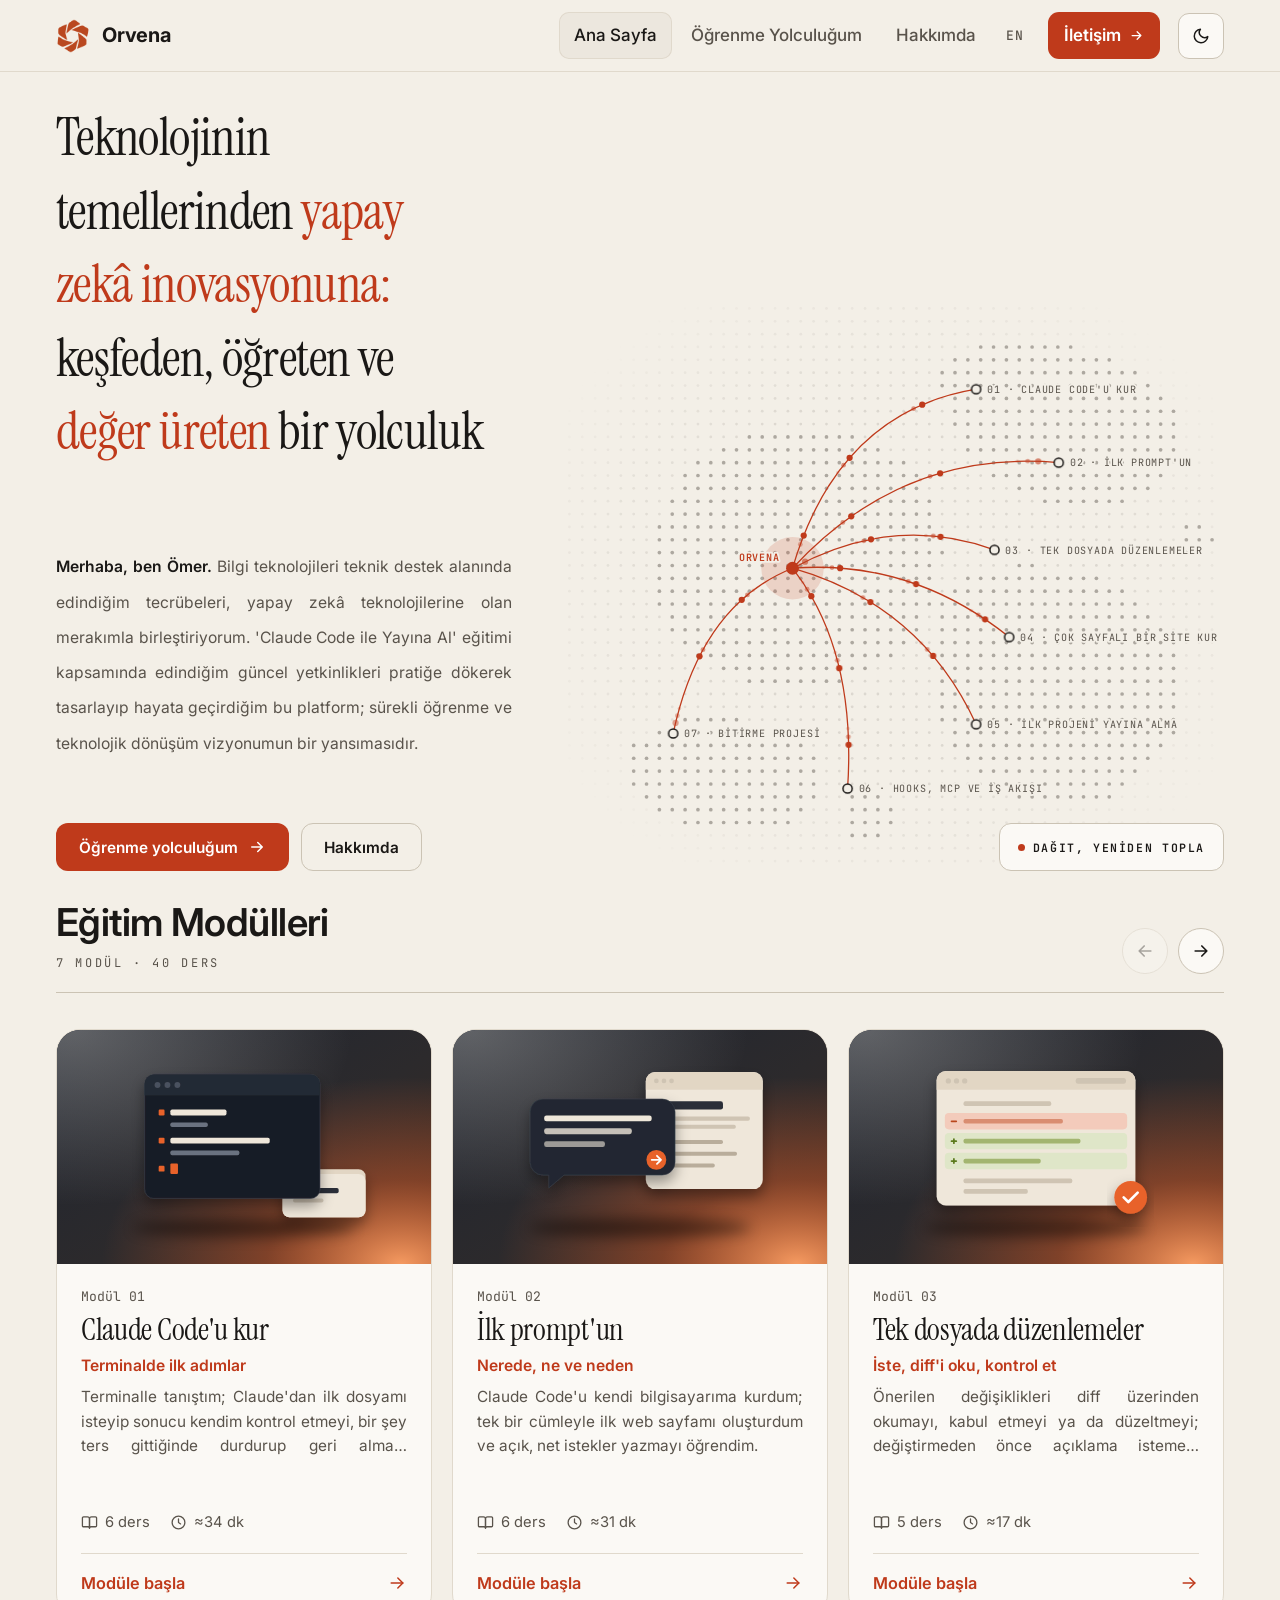
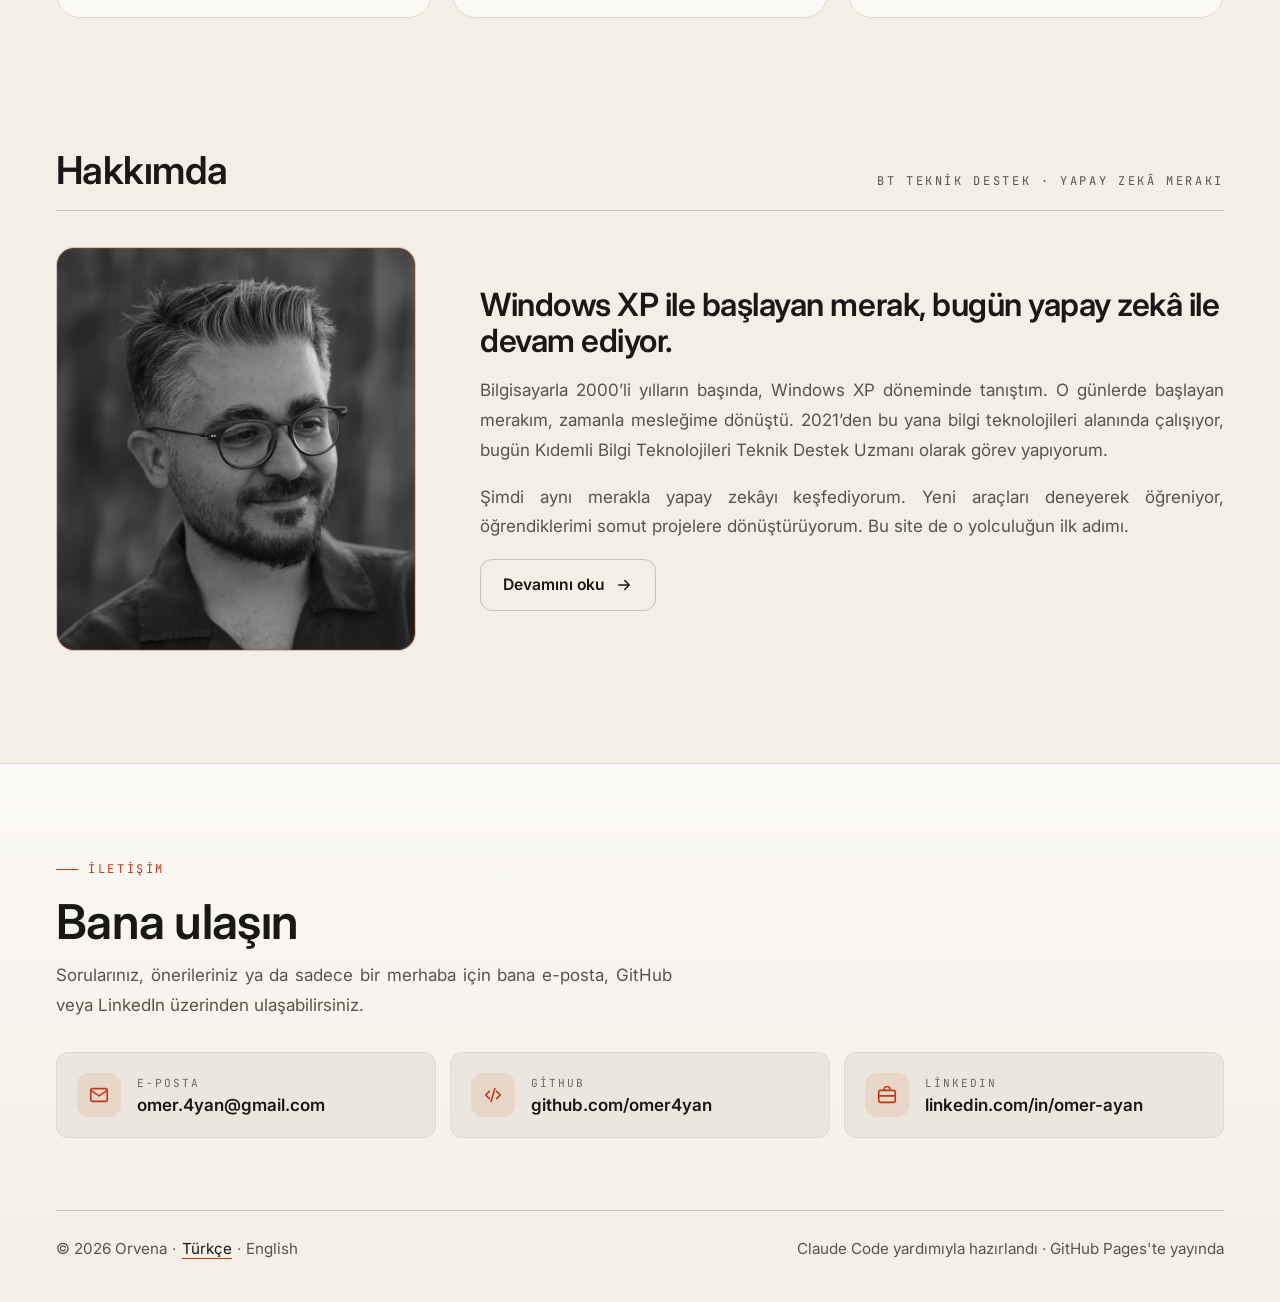
==== commit 5aa277aa: "Ana sayfa kısa hakkımda metni güncellendi (kullanıcının metni + İngilizce çevirisi) Co-Authored-By: " ====
--- a/index.html
+++ b/index.html
@@ -143,9 +143,9 @@
           <img src="assets/img/omer-ayan.jpg" alt="Ömer Ayan'ın portre fotoğrafı" width="800" height="898" loading="lazy">
         </figure>
         <div class="about-teaser__text">
-          <h3>2021'den bu yana bilgi teknolojileri alanında çalışıyorum.</h3>
-          <p>Kullanıcı desteğinden ağ ve saha altyapısına, bulut geçişlerinden üretim alanındaki sistemlere kadar farklı konularda görev alıyorum. Şu anda Kıdemli Bilgi Teknolojileri Teknik Destek Uzmanı olarak çalışıyorum.</p>
-          <p>Son dönemde yapay zekâ alanına merak duyuyorum. Bu alanı yalnızca takip etmek değil, öğrenmek ve bir şeyler üretmek istiyorum.</p>
+          <h3>Windows XP ile başlayan merak, bugün yapay zekâ ile devam ediyor.</h3>
+          <p>Bilgisayarla 2000’li yılların başında, Windows XP döneminde tanıştım. O günlerde başlayan merakım, zamanla mesleğime dönüştü. 2021’den bu yana bilgi teknolojileri alanında çalışıyor, bugün Kıdemli Bilgi Teknolojileri Teknik Destek Uzmanı olarak görev yapıyorum.</p>
+          <p>Şimdi aynı merakla yapay zekâyı keşfediyorum. Yeni araçları deneyerek öğreniyor, öğrendiklerimi somut projelere dönüştürüyorum. Bu site de o yolculuğun ilk adımı.</p>
           <a class="btn btn--ghost" href="hakkimda.html">
             Devamını oku
             <svg viewBox="0 0 24 24" fill="none" stroke="currentColor" stroke-width="2" stroke-linecap="round" stroke-linejoin="round" aria-hidden="true"><path d="M5 12h14M13 6l6 6-6 6"/></svg>
--- a/assets/css/style.css
+++ b/assets/css/style.css
@@ -335,13 +335,13 @@
 }
 
 .site-header .brand {
-  font-size: 22px;
-  gap: 14px;
+  font-size: 20px;
+  gap: 12px;
 }
 
 .site-header .brand__logo {
-  width: 38px;
-  height: 38px;
+  width: 34px;
+  height: 34px;
 }
 
 .site-header .nav {
@@ -447,25 +447,47 @@
   }
 }
 
+/* Masaüstü menü ölçüleri (kullanıcı isteğiyle bir tık küçültüldü) */
 .brand {
-  font-size: 22px;
-  gap: 16px;
+  font-size: 20px;
+  gap: 12px;
 }
 
 .site-header .brand__logo {
-  width: 38px;
-  height: 38px;
+  width: 34px;
+  height: 34px;
 }
 
 .site-header .nav a {
-  font-size: 20px;
-  padding: 10px 18px;
+  font-size: 17px;
+  padding: 9px 15px;
+}
+
+.site-header .nav .nav__lang {
+  font-size: 13px;
+  padding: 9px 11px;
+}
+
+.site-header .nav .nav__cta {
+  padding: 9px 16px;
+  border-radius: 11px;
+}
+
+.site-header .nav .nav__cta svg {
+  width: 15px;
+  height: 15px;
 }
 
 .site-header .theme-toggle {
-  width: 55px;
-  height: 55px;
+  width: 46px;
+  height: 46px;
+  border-radius: 11px;
   margin-left: 10px;
+}
+
+.site-header .theme-toggle svg {
+  width: 18px;
+  height: 18px;
 }
 
 @media (max-width: 960px) {
@@ -487,18 +509,19 @@
   }
 
   .site-header .brand {
-    font-size: 20px;
+    font-size: 19px;
     gap: 10px;
   }
 
   .site-header .brand__logo {
-    width: 32px;
-    height: 32px;
-  }
-
-  .site-header .theme-toggle {
-    width: 44px;
-    height: 44px;
+    width: 30px;
+    height: 30px;
+  }
+
+  .site-header .theme-toggle,
+  .site-header .nav-toggle {
+    width: 42px;
+    height: 42px;
   }
 }
 
--- a/assets/css/home.css
+++ b/assets/css/home.css
@@ -12,10 +12,12 @@
   --hero-pad: clamp(16px, 3.2vh, 40px);
   min-height: calc(100vh - var(--header-h));
   min-height: calc(100svh - var(--header-h));
-  align-content: center;
+  align-content: end; /* kalan boşluk başlığın üstünde kalır, düğmelerin altında değil */
   display: grid;
   grid-template-columns: minmax(0, 1fr) minmax(0, 1.45fr);
-  align-items: center;
+  /* Metin ve harita alttan hizalanır: "Öğrenme yolculuğum", "Hakkımda" ve haritanın altındaki
+     "Dağıt, yeniden topla" aynı yatay çizgide durur, düğmelerin altında boşluk kalmaz. */
+  align-items: end;
   gap: clamp(32px, 4vw, 72px);
   padding-top: var(--hero-pad);
   padding-bottom: var(--hero-pad);
@@ -60,10 +62,26 @@
   margin-top: clamp(18px, 3vh, 30px);
 }
 
+.hero2__actions .btn,
+.map-scatter {
+  box-sizing: border-box;
+  height: 48px;
+  min-height: 0;
+  padding-top: 0;
+  padding-bottom: 0;
+}
+
 .hero2__actions .btn {
-  min-height: 48px;
-  padding: 12px 22px;
+  padding-left: 22px;
+  padding-right: 22px;
   font-size: 0.96rem;
+}
+
+/* Dar masaüstü (1024–1279px): sol sütun düğmeler tek satıra sığacak kadar geniş */
+@media (min-width: 1024px) and (max-width: 1279px) {
+  .hero2 {
+    grid-template-columns: minmax(0, 1fr) minmax(0, 1.15fr);
+  }
 }
 
 /* ---------- Sağ: canlı noktalı harita ---------- */
@@ -71,7 +89,7 @@
   position: relative;
   margin: 0;
   min-width: 0;
-  align-self: center;
+  align-self: end;
   /* Harita ekran yüksekliğini aşmasın: kullanılabilir yüksekliğe göre genişlik */
   max-width: calc((100vh - var(--header-h) - 2 * var(--hero-pad)) * 720 / 620);
   max-width: calc((100svh - var(--header-h) - 2 * var(--hero-pad)) * 720 / 620);
@@ -137,8 +155,9 @@
   display: none;
 }
 
-/* "Dağıt, yeniden topla": saçılma sırasında çizgiler, düğümler ve akan noktalar gizlenir;
-   merkez ve ORVENA etiketi görünür kalır */
+/* "Dağıt, yeniden topla": saçılma sırasında çizgiler, düğümler, akan noktalar ve
+   ORVENA merkezi (nokta, halka, yazı) da gizlenir (kullanıcı isteği). Merkez küçülerek
+   kaybolur; noktalar yerine dönüp harita yeniden çizilirken büyüyerek geri gelir. */
 .map-fg > g[style],
 .map-fg .map-flow {
   transition: opacity 0.25s ease;
@@ -149,17 +168,40 @@
   opacity: 0;
 }
 
+.map-hub,
+.map-label--hub {
+  transform-box: fill-box;
+  transform-origin: center;
+  transition: opacity 0.6s ease, transform 0.6s cubic-bezier(0.2, 0.8, 0.2, 1.2);
+}
+
+.map-fg.is-scattered .map-hub,
+.map-fg.is-scattered .map-label--hub {
+  opacity: 0;
+  transform: scale(0.2);
+  transition: opacity 0.45s ease, transform 0.45s ease-in;
+}
+
+/* Halkanın nabız animasyonu saçılmada durur, merkez geri gelince yeniden başlar */
+.map-fg.is-scattered .map-hub-glow {
+  animation: none;
+  opacity: 0;
+  transform: scale(0.2);
+  transition: opacity 0.45s ease, transform 0.45s ease-in;
+}
+
+/* Haritanın altında; yüksekliği ve alt kenarı "Öğrenme yolculuğum" ve "Hakkımda" ile aynı */
 .map-scatter {
   position: absolute;
-  right: 6px;
-  bottom: 6px;
+  right: 0;
+  bottom: 0;
   display: inline-flex;
   align-items: center;
   gap: 8px;
-  min-height: 40px;
-  padding: 8px 14px;
+  min-height: 48px;
+  padding: 12px 18px;
   border: 1px solid var(--line-strong);
-  border-radius: 10px;
+  border-radius: 12px;
   background: var(--panel);
   color: var(--text);
   font-family: var(--font-mono);
@@ -243,7 +285,19 @@
 .map-hub-glow {
   transform-box: fill-box;
   transform-origin: center;
-  animation: map-pulse 3.2s ease-in-out infinite;
+  animation: map-glow-in 0.6s ease-out, map-pulse 3.2s ease-in-out 0.6s infinite;
+}
+
+@keyframes map-glow-in {
+  from {
+    transform: scale(0.2);
+    opacity: 0;
+  }
+
+  to {
+    transform: scale(1);
+    opacity: 0.16;
+  }
 }
 
 @keyframes map-draw {
@@ -271,45 +325,71 @@
   }
 }
 
-/* ---------- Tablet ve mobil: harita metnin altına geçer ----------
-   Giriş alanı tam bir ekran yüksekliğindedir: metin ve düğmeler üstte, harita kalan
-   yüksekliği doldurur (oranı korunarak, kapsayıcı birimleriyle küçülür). */
+/* ---------- Tablet ve telefon (≤1023px): harita en üstte, ekranı yatay kaplar ----------
+   Kullanıcı isteği: harita başlığın üstüne çıkar ve kenar boşluklarını aşarak ekranın
+   iki kenarına kadar uzanır. Haritanın dolu bölümü (viewBox'ta x 100–745, y 70–690 — altta Dağıt düğmesine yer kalsın diye; sağdaki uzun etiketlere yer kalsın diye 720'yi biraz aşar)
+   gösterilir, boş kenarlar kırpılır; böylece çizgiler, düğümler ve etiketler büyür.
+   --mw: gösterilen bölümün ekrandaki genişliği (tablette ekranın yaklaşık yarısını geçmez).
+   Metin ve düğmeler haritanın altındadır; telefonda ilk ekranın altına taşabilir. */
 @media (max-width: 1023px) {
   .hero2 {
-    --hero-pad: clamp(14px, 2.4vh, 28px);
-    height: calc(100vh - var(--header-h));
-    height: calc(100svh - var(--header-h));
-    min-height: 0;
+    --hero-pad: 0px;
+    container-type: inline-size; /* harita genişliği kaydırma çubuğundan bağımsız ölçülsün (cqw) */
+    height: auto;
+    min-height: calc(100vh - var(--header-h));
+    min-height: calc(100svh - var(--header-h));
     grid-template-columns: minmax(0, 1fr);
-    grid-template-rows: auto minmax(0, 1fr);
-    align-content: stretch;
-    gap: clamp(16px, 3vh, 32px);
+    grid-template-rows: auto auto;
+    align-content: start;
+    gap: clamp(18px, 3vh, 30px);
+    padding-bottom: 32px;
+  }
+
+  .hero2__map {
+    --mw: min(100cqw + 2 * var(--gutter), 55svh * 645 / 620);
+    order: -1;
+    position: relative;
+    justify-self: start;
+    align-self: start;
+    width: calc(100% + 2 * var(--gutter));
+    max-width: none;
+    height: calc(var(--mw) * 620 / 645);
+    margin-left: calc(-1 * var(--gutter));
+    overflow: hidden;
+  }
+
+  .map-stage {
+    position: absolute;
+    width: calc(var(--mw) * 720 / 645);
+    max-width: none;
+    margin: 0;
+    left: calc((100% - var(--mw)) / 2 - var(--mw) * 100 / 645);
+    top: calc(var(--mw) * -70 / 645);
+  }
+
+  /* Dağıt düğmesi haritanın sağ alt köşesinde, küçük */
+  .map-scatter {
+    right: var(--gutter);
+    bottom: 10px;
+    height: 38px;
+    padding: 0 12px;
+    font-size: 0.64rem;
+    letter-spacing: 0.12em;
   }
 
   .hero2__title {
-    font-size: clamp(1.8rem, min(5.4vw, 4.6vh), 3rem);
-  }
-
-  .hero2__map {
-    justify-self: stretch;
-    align-self: stretch;
-    max-width: none;
-    width: 100%;
-    height: 100%;
-    min-height: 0;
-    container-type: size;
-  }
-
-  .map-stage {
-    width: min(100cqw, 100cqh * 720 / 620);
-    max-width: 860px;
-    margin: 0 auto;
+    font-size: clamp(1.8rem, 5.4vw, 3rem);
+  }
+
+  /* Modül etiketleri: boyutu ve iki satıra bölünmesi map.js'te (fitLabels) */
+  .map-label {
+    letter-spacing: 0.02em;
   }
 }
 
 @media (max-width: 640px) {
   .hero2__title {
-    font-size: clamp(1.55rem, min(7.4vw, 4.1vh), 2.1rem);
+    font-size: clamp(1.55rem, 7.4vw, 2.1rem);
     line-height: 1.06;
   }
 
@@ -326,34 +406,28 @@
 
   .hero2__actions .btn {
     flex: 1 1 auto;
-    min-height: 46px;
-    padding: 11px 16px;
+    height: 46px;
+    padding-left: 16px;
+    padding-right: 16px;
     font-size: 0.94rem;
   }
-
-  .map-scatter {
-    min-height: 40px;
-    padding: 6px 12px;
-    font-size: 0.66rem;
-    right: 0;
-    bottom: 0;
-  }
-
-  /* Harita küçüldüğünde modül etiketleri okunamayacak kadar küçülür;
-     modüller hemen alttaki kartlarda listelendiği için burada gizlenir. */
-  .map-label:not(.map-label--hub) {
-    display: none;
-  }
-}
-
-/* Yatay telefon gibi çok kısa ekranlarda tam ekran sığdırma yerine doğal yükseklik */
-@media (max-width: 1023px) and (max-height: 520px) {
-  .hero2 {
-    height: auto;
-    min-height: calc(100svh - var(--header-h));
-  }
-
-  .hero2__map {
-    height: 70svh;
-  }
-}
+}
+
+/* Yüksek ekranlarda metin bloğu nefes alır (kullanıcı isteği): haritanın büyüyemediği
+   yükseklik başlığın üstünde boşluk olarak kalmasın diye, main.js içindeki fitHero()
+   gerçek boş alanı ölçer ve satır aralıklarına ve aralara dağıtır (--fit-* değişkenleri).
+   Boş alan yoksa (ör. laptop) değerler 0 kalır, hiçbir şey değişmez. */
+@media (min-width: 1024px) {
+  .hero2__title {
+    line-height: calc(1.04em + var(--fit-title, 0px));
+  }
+
+  .hero2__desc {
+    margin-top: calc(clamp(14px, 2.4vh, 26px) + var(--fit-gap1, 0px));
+    line-height: calc(1.75em + var(--fit-desc, 0px));
+  }
+
+  .hero2__actions {
+    margin-top: calc(clamp(18px, 3vh, 30px) + var(--fit-gap2, 0px));
+  }
+}
